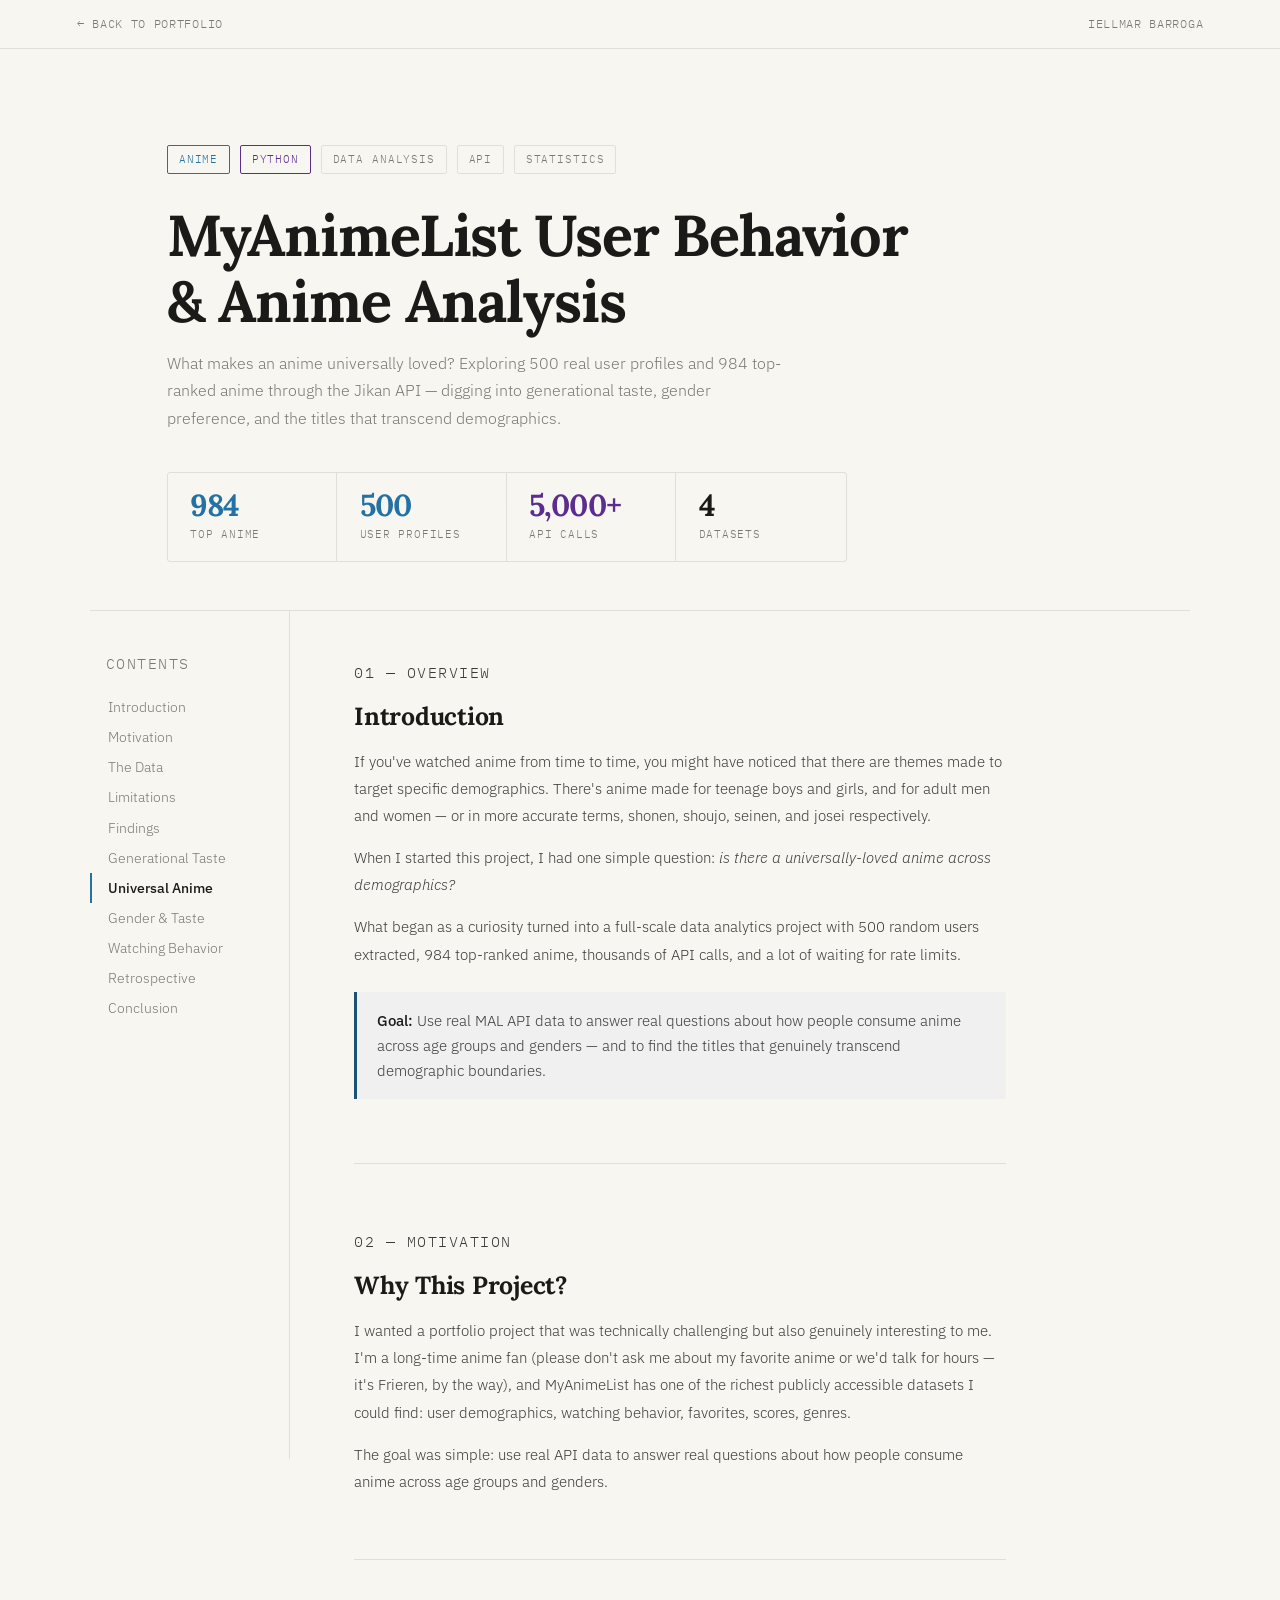
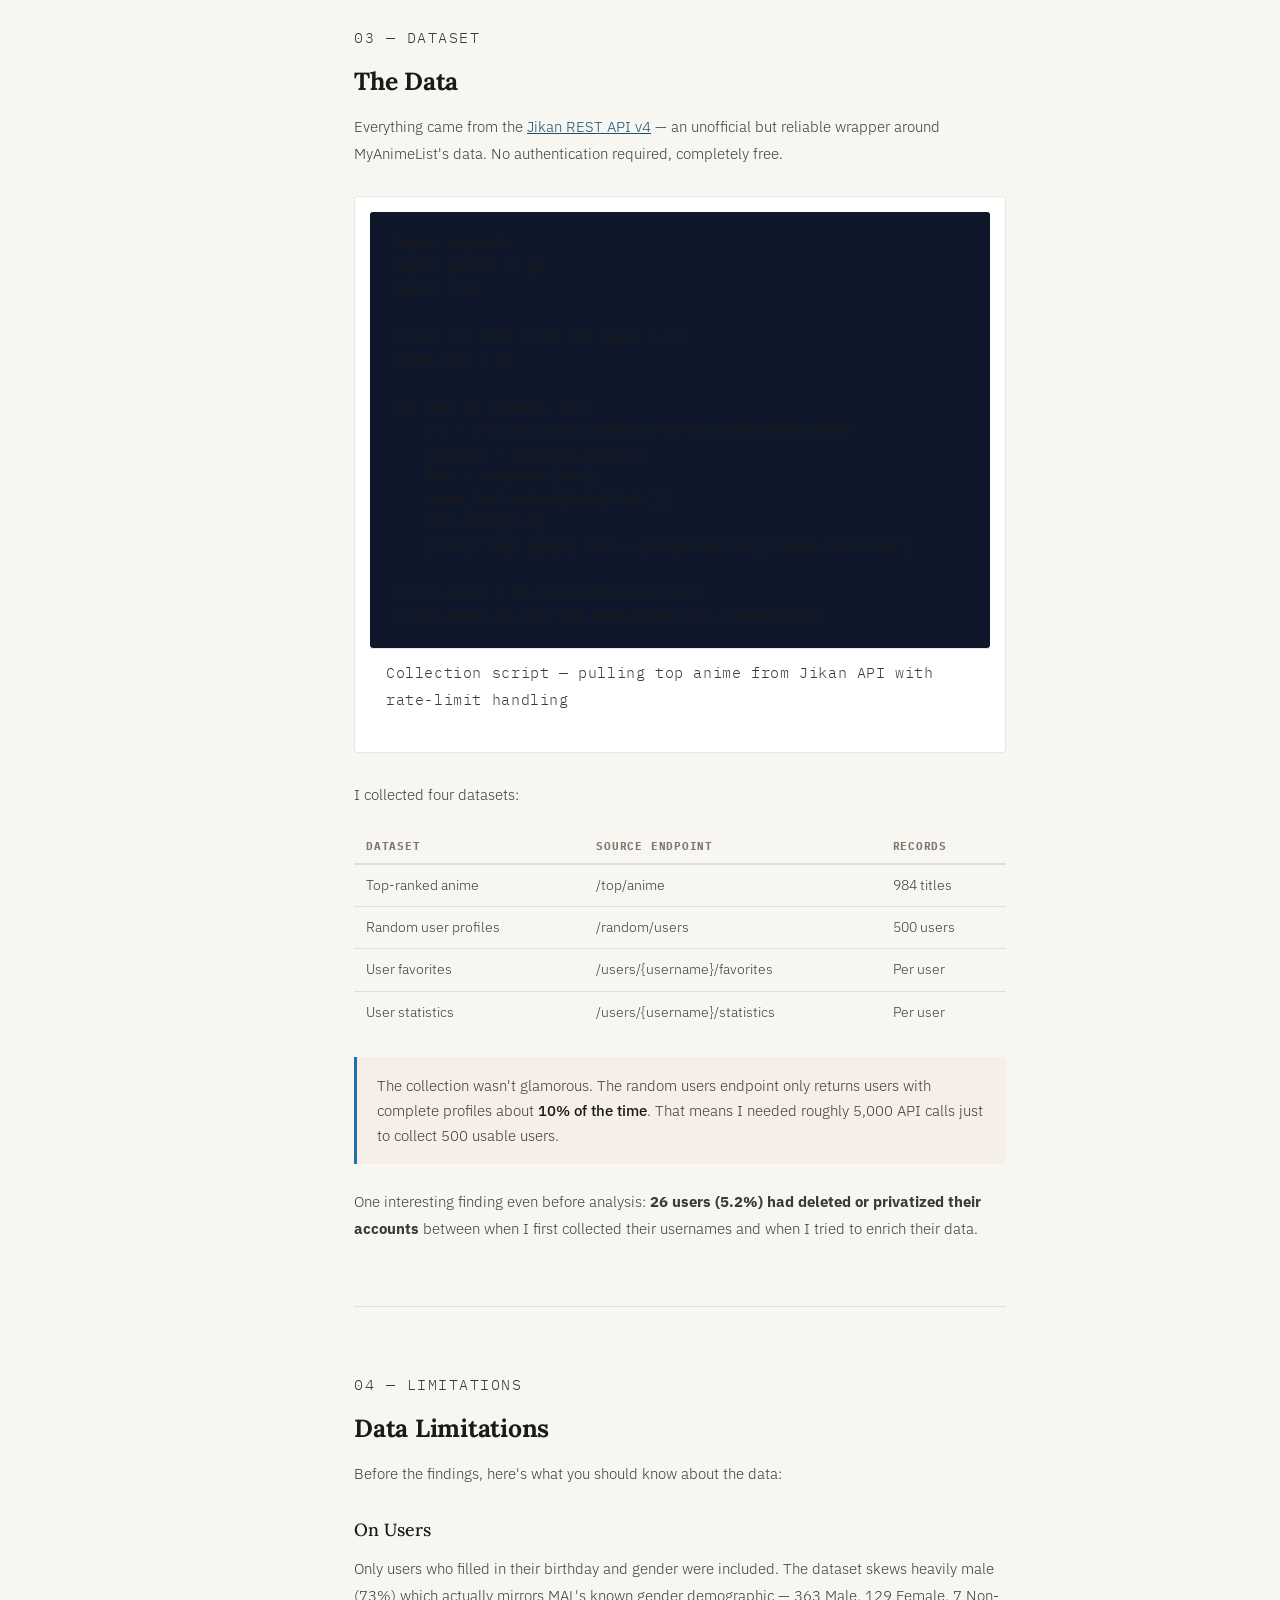
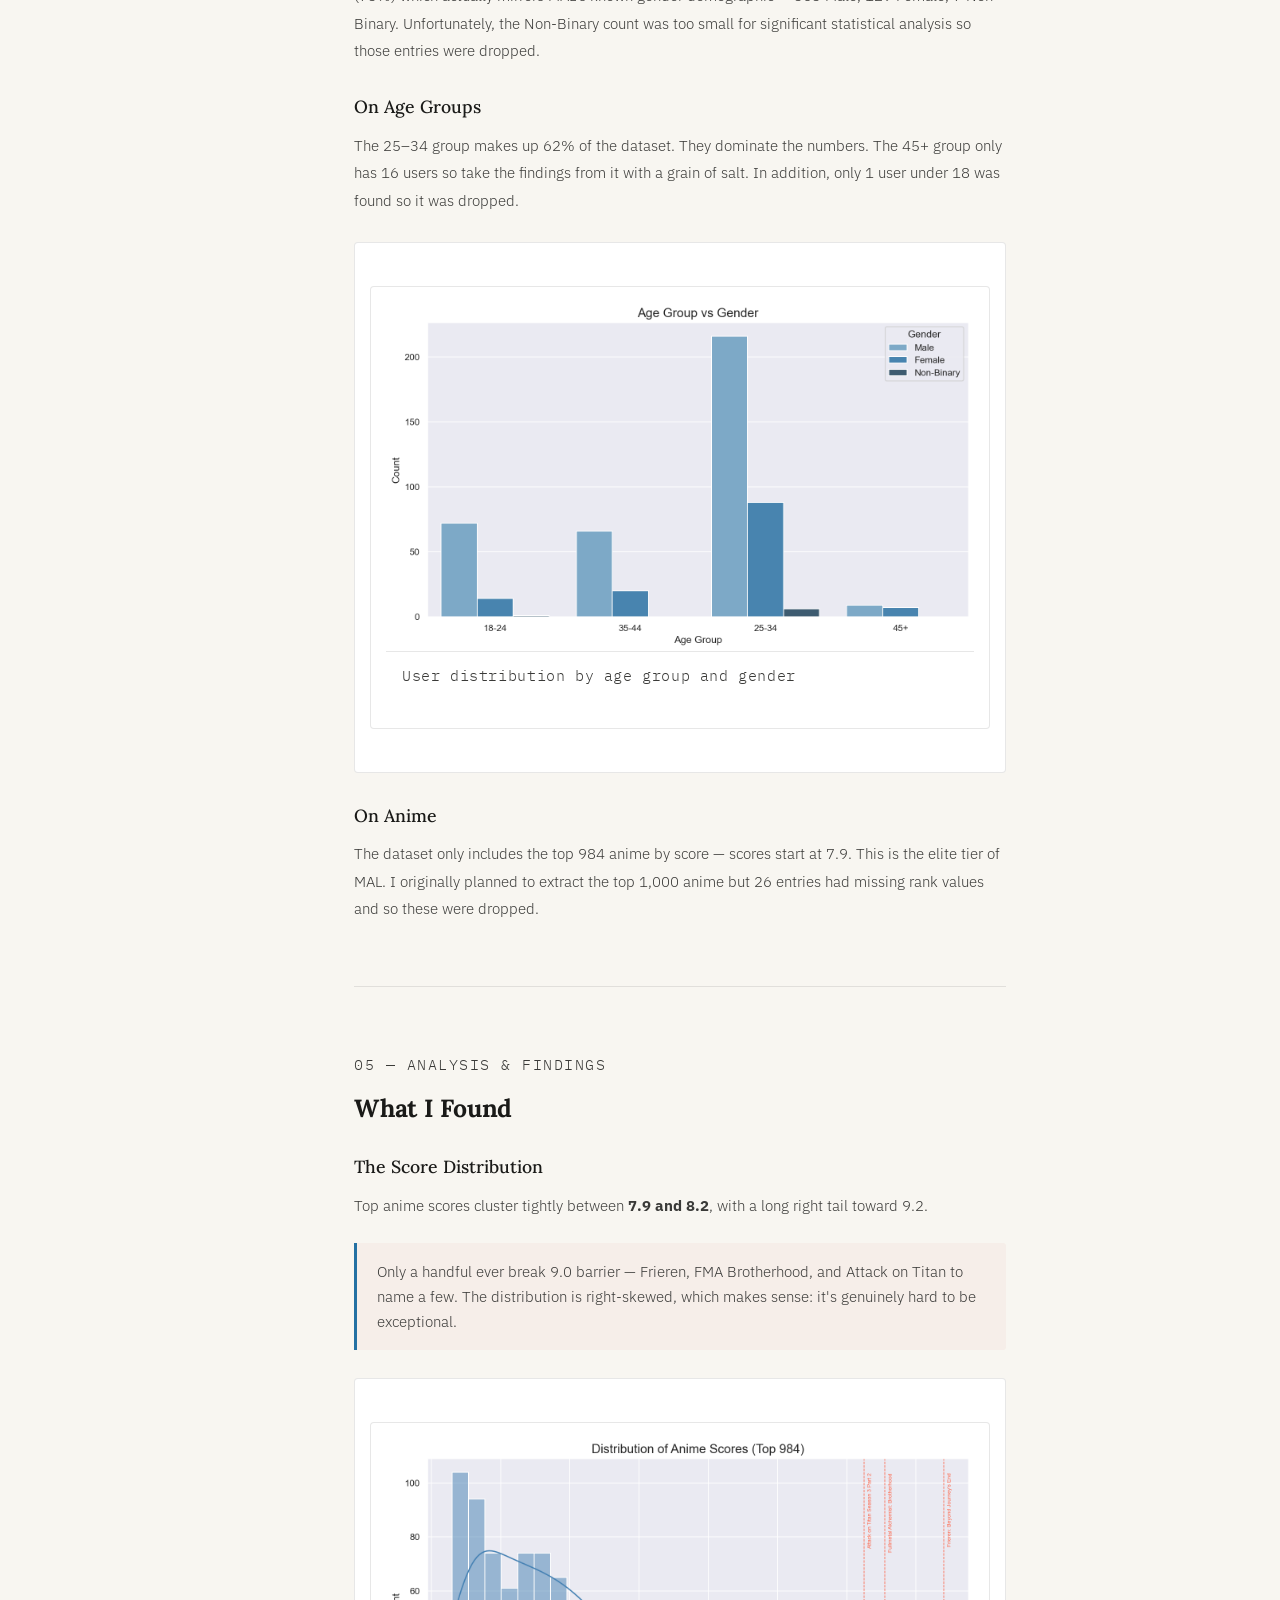
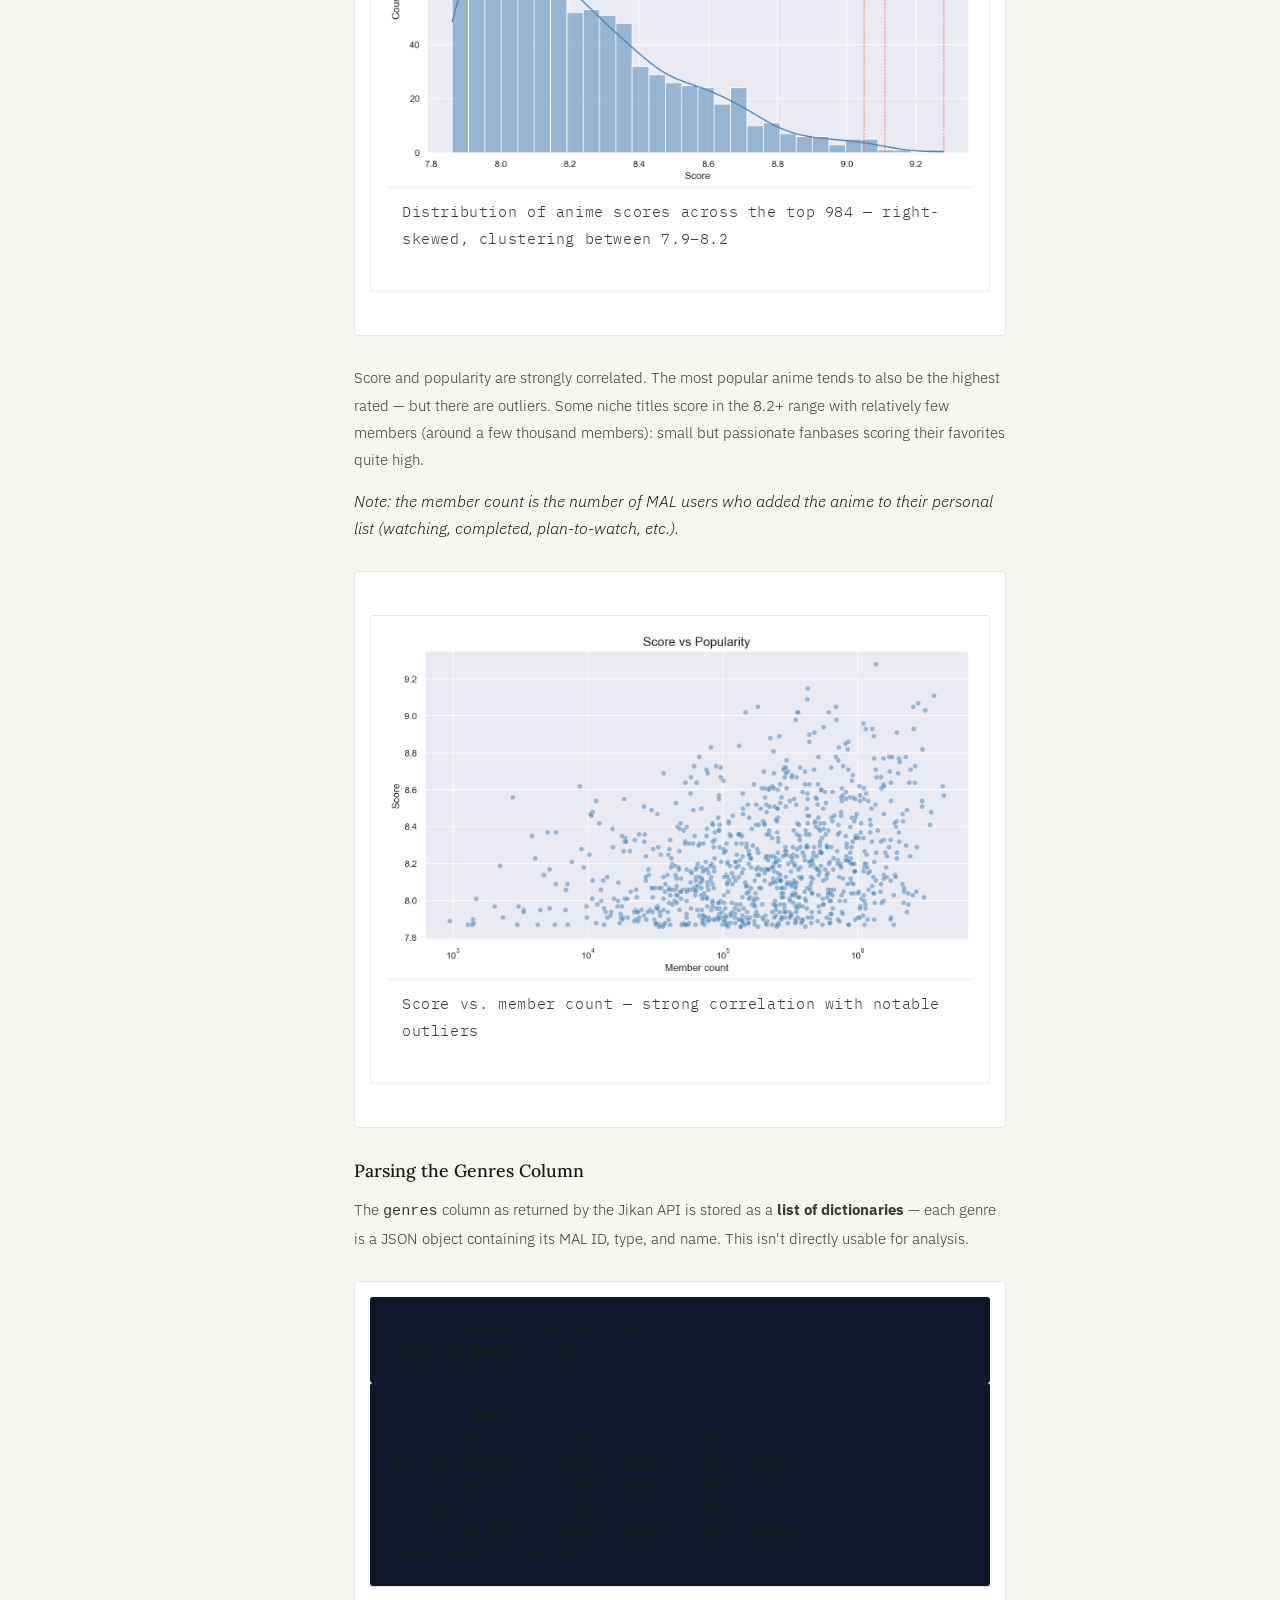
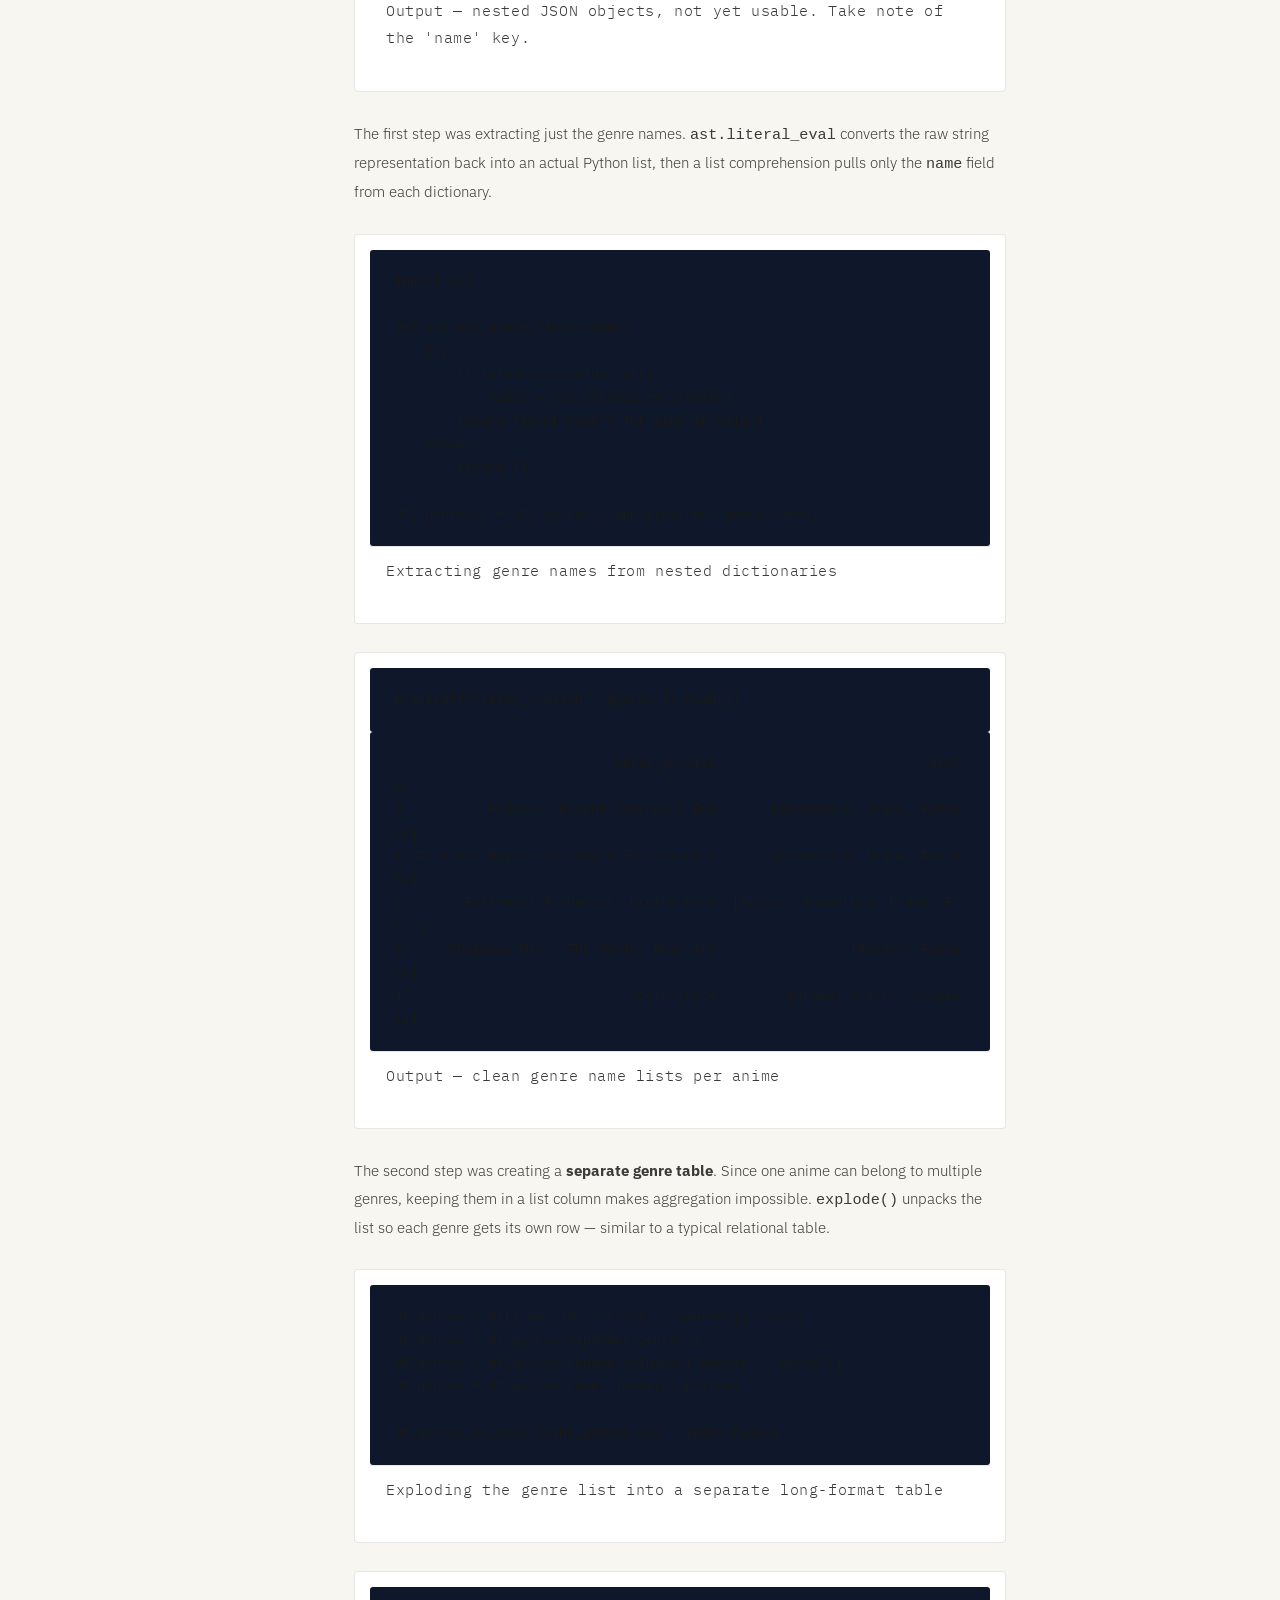
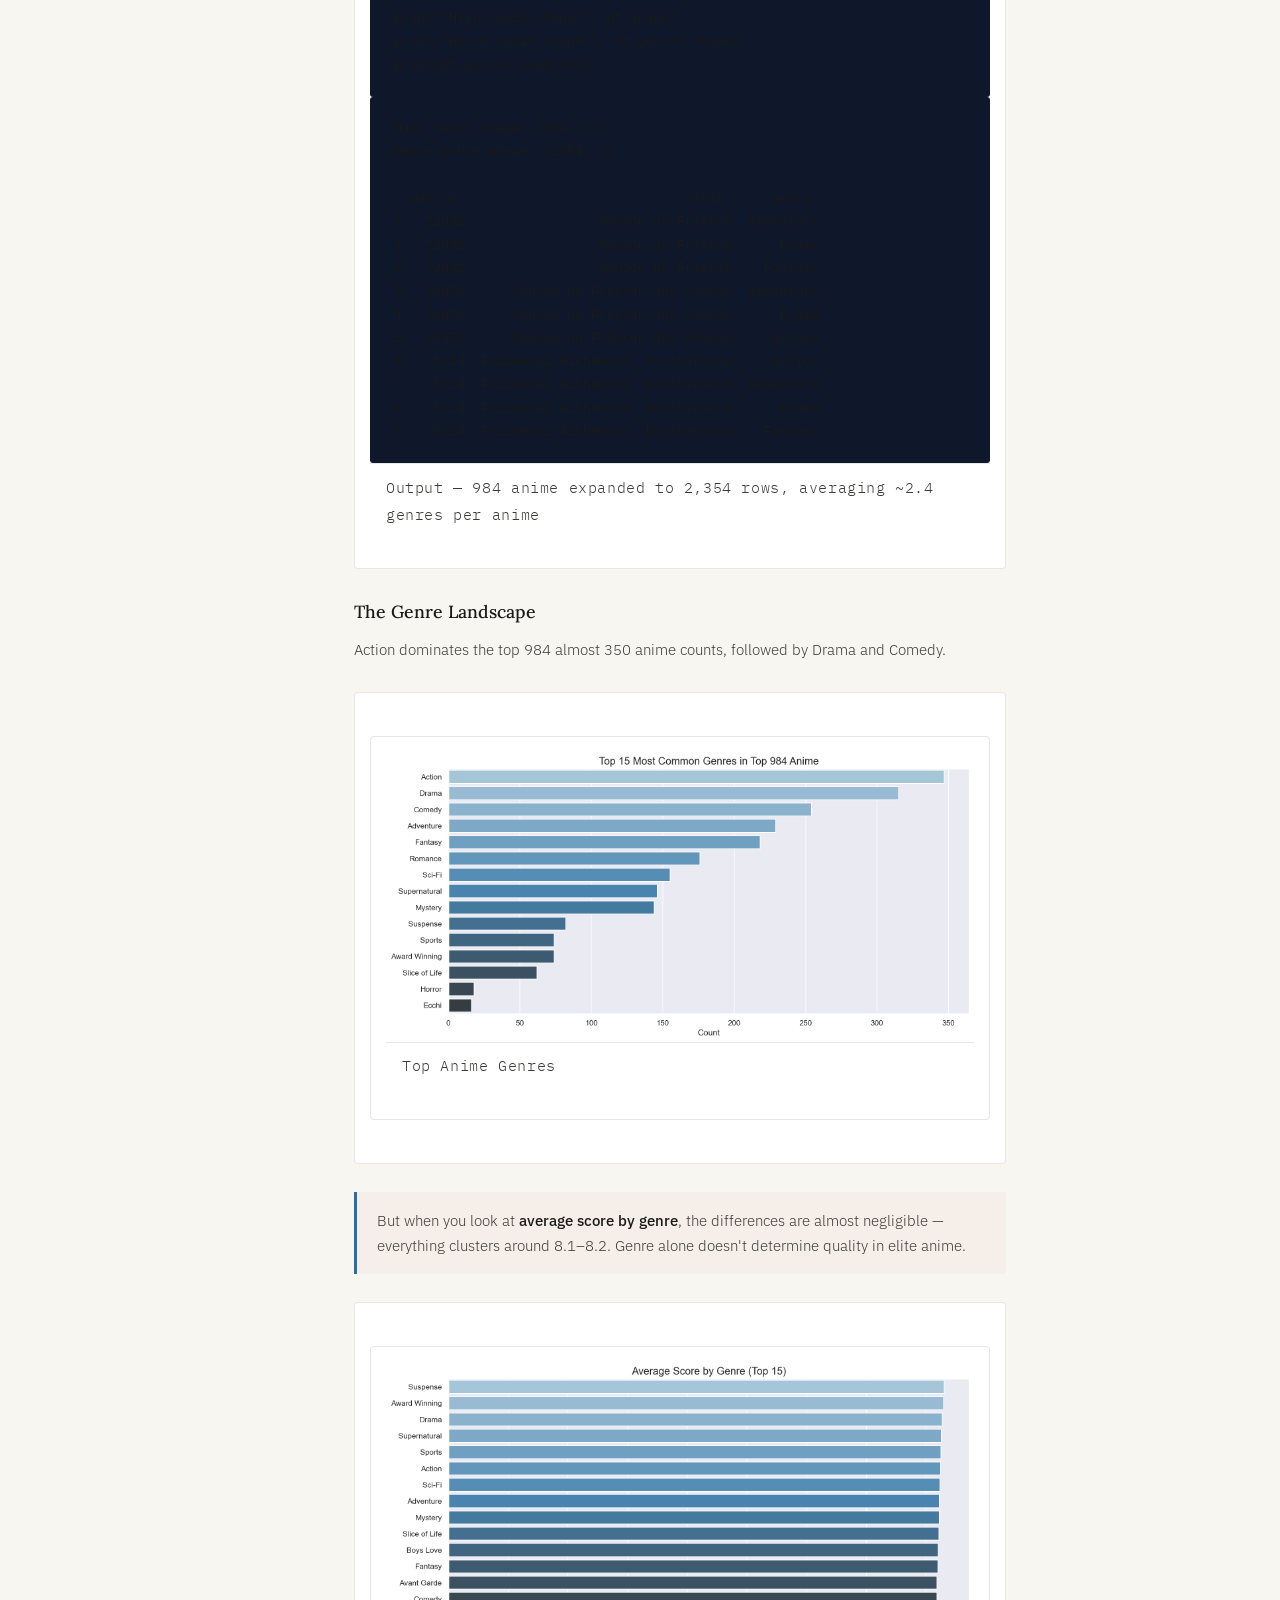
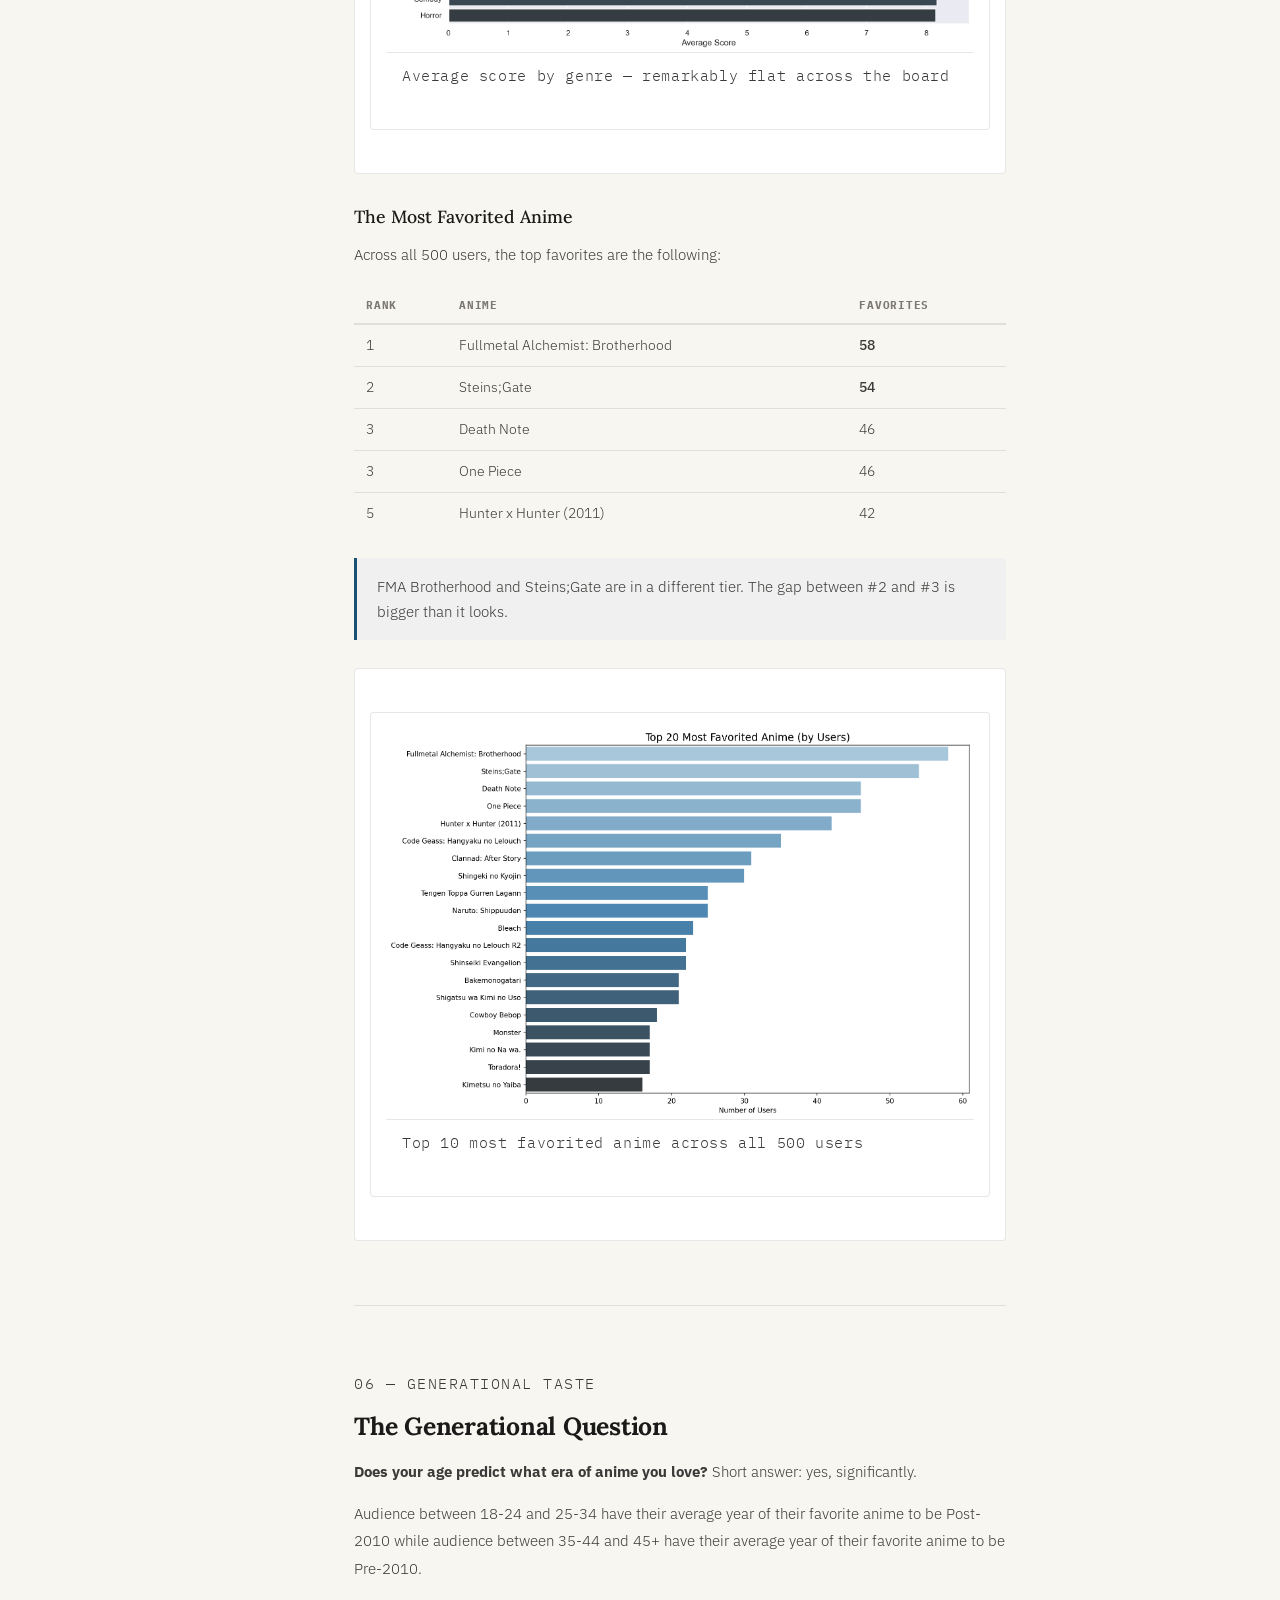
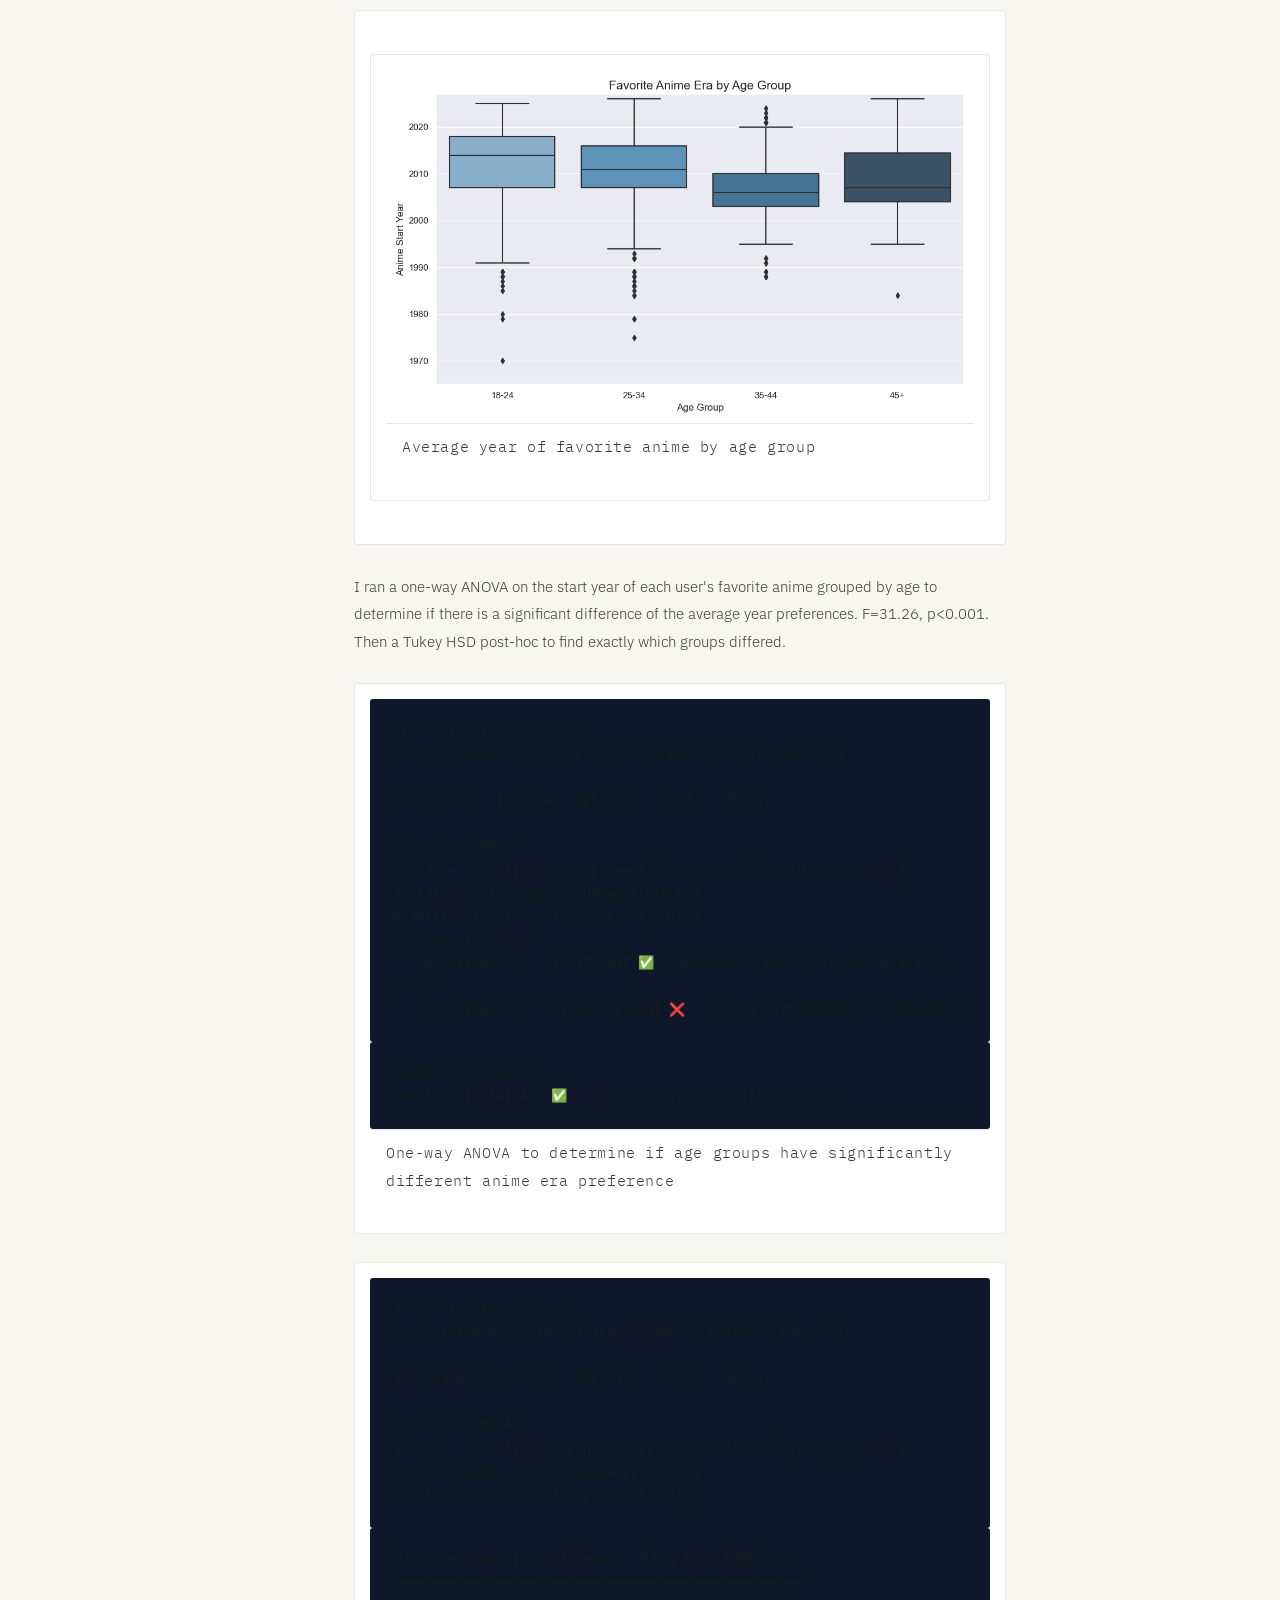
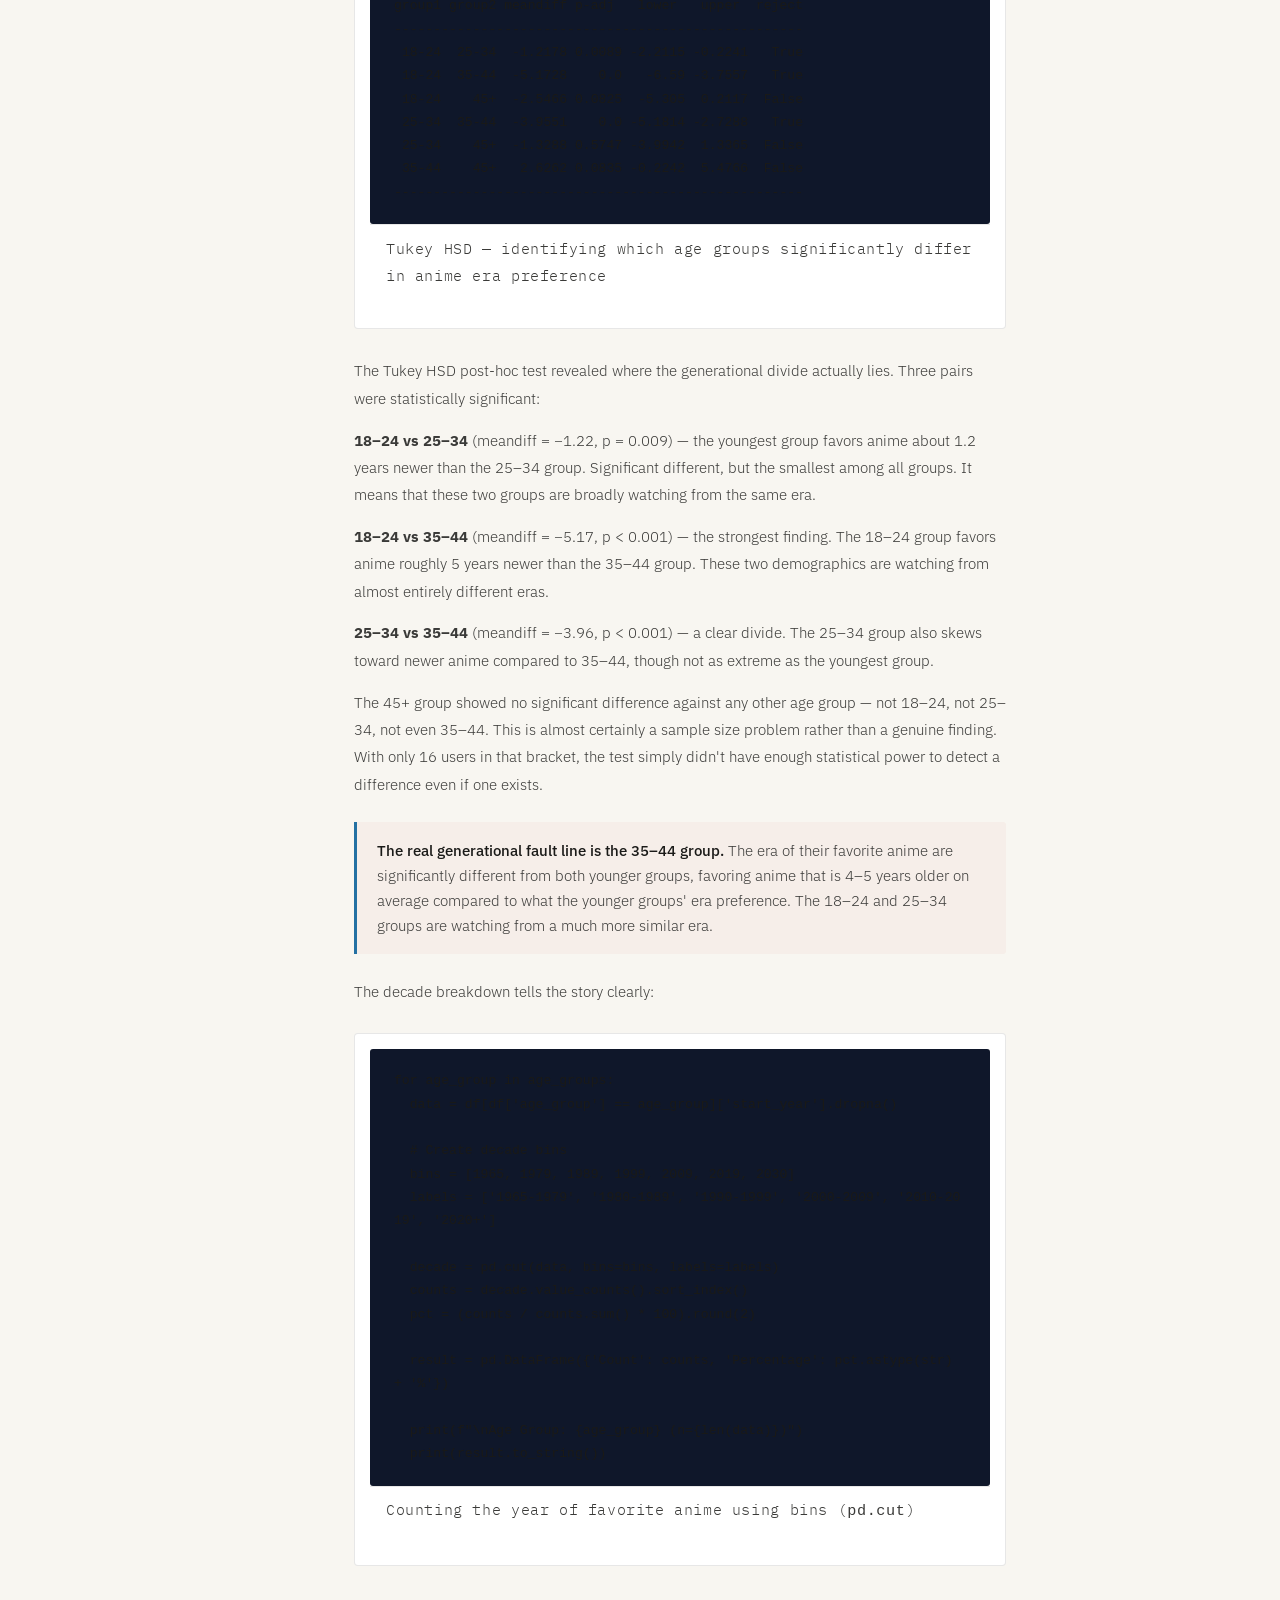
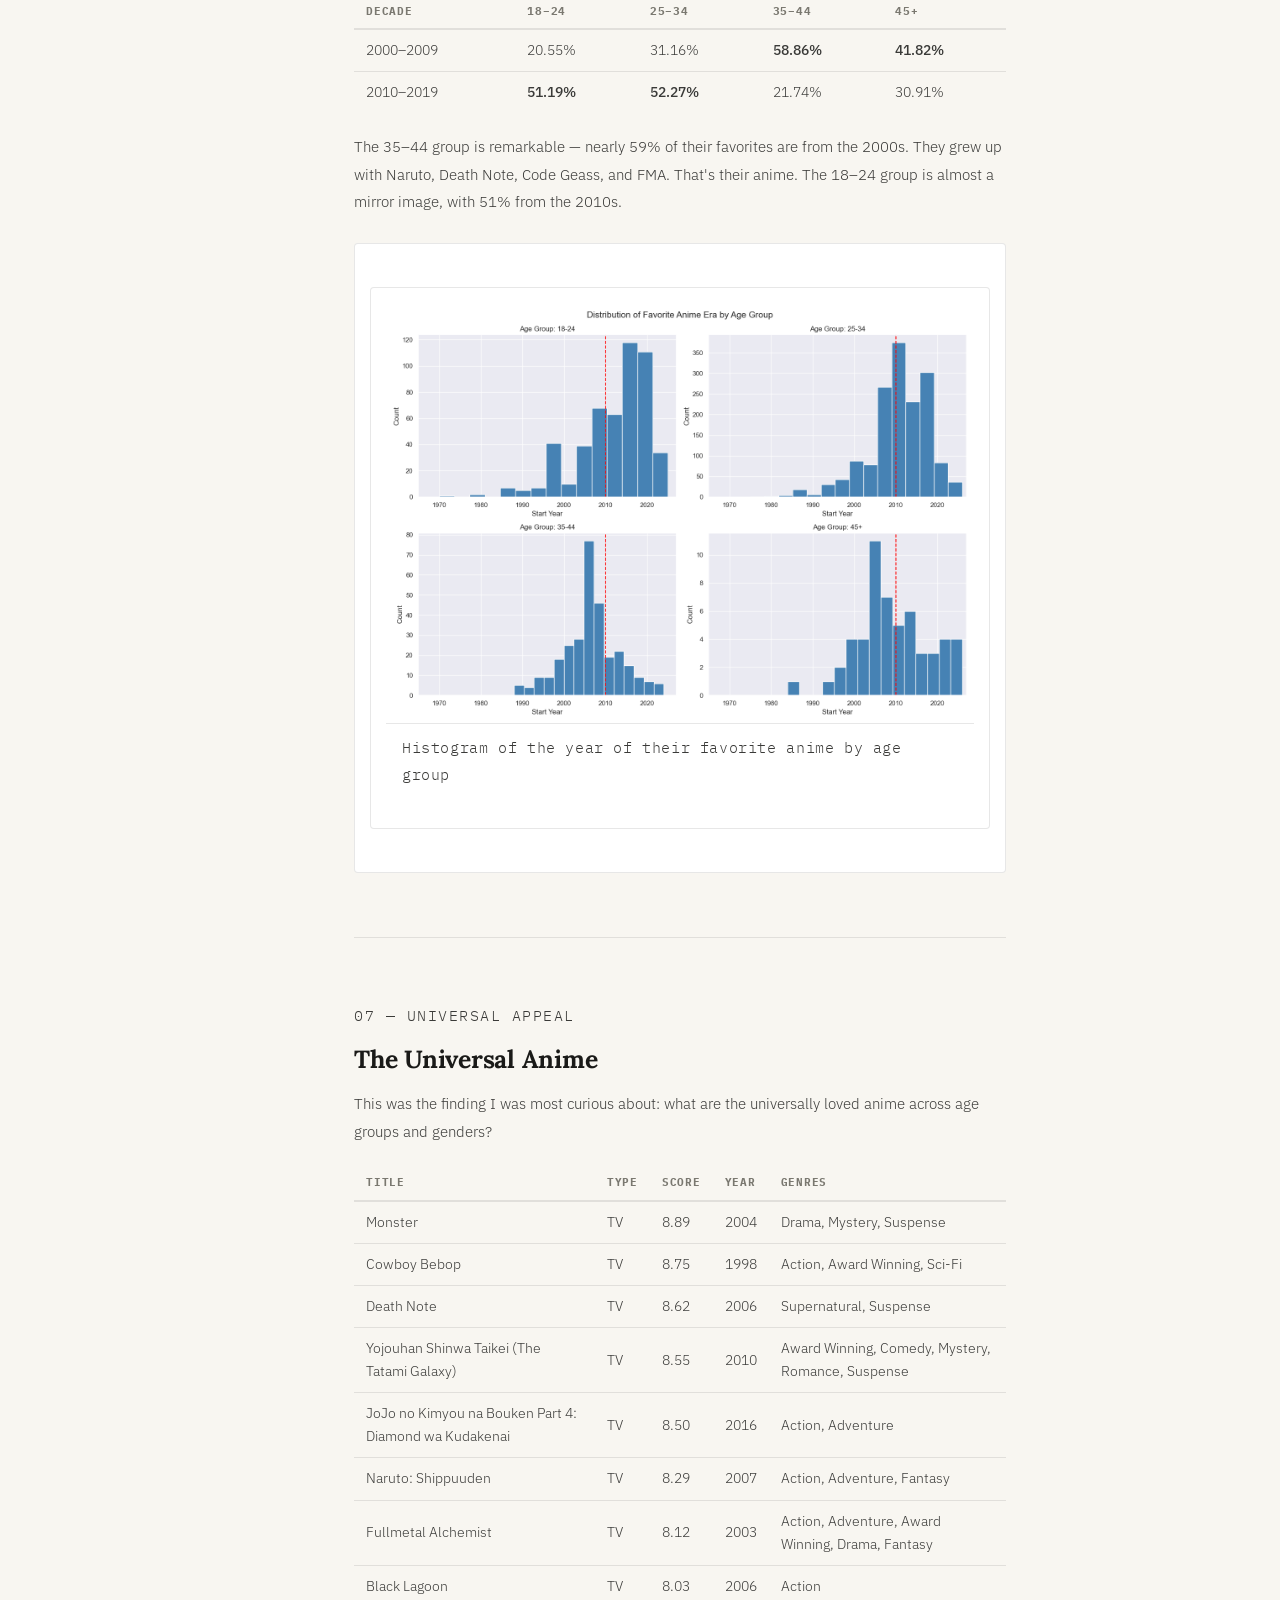
==== project_articles/anime-analysis.html @ 50d69917 "Update anime-analysis.html just move the script hightightAll() near the body" ====
<!DOCTYPE html>
<html lang="en">
<head>
  <meta charset="UTF-8" />
  <meta name="viewport" content="width=device-width, initial-scale=1.0"/>
  <title>MyAnimeList Analysis — Iellmar Barroga</title>
  <link rel="preconnect" href="https://fonts.googleapis.com">
  <link href="https://fonts.googleapis.com/css2?family=Lora:ital,wght@0,500;0,700;1,500&family=IBM+Plex+Sans:wght@300;400;500&family=IBM+Plex+Mono:wght@400&display=swap" rel="stylesheet">
  <link rel="stylesheet" href="../assets/css/project_article.css">
  <!-- favicon -->
  <link rel="icon" href="data:image/svg+xml,<svg xmlns='http://www.w3.org/2000/svg' viewBox='0 0 100 100'><rect width='100' height='100' rx='12' fill='%232471a3'/><text x='50' y='72' font-size='68' font-family='serif' font-weight='bold' text-anchor='middle' fill='white'>IB</text></svg>">

  <!--- This is for the "script-code-look" on the website page-->
  <link rel="stylesheet" href="https://cdnjs.cloudflare.com/ajax/libs/highlight.js/11.9.0/styles/vs2015.min.css">
  <script src="https://cdnjs.cloudflare.com/ajax/libs/highlight.js/11.9.0/highlight.min.js"></script>
 
  <style>
    :root { --accent: #2471a3; --accent2: #1a5276; }
  </style>
</head>

<!--For the pop-up of images/video to full screen-->
<div id="lightbox" onclick="closeLightbox()">
  <img id="lightbox-img" src="">
  <iframe id="lightbox-video" src="" allowfullscreen
    style="display:none; width:90vw; max-width:1100px; height:56.25vw; max-height:80vh; border:none; border-radius:4px;">
  </iframe>
</div>

<script>hljs.highlightAll();</script>
<body>
  
<div id="progress"></div>

<!-- NAV -->
<nav class="nav">
  <a class="nav-back" href="../index.html">← Back to Portfolio</a>
  <span class="nav-title">Iellmar Barroga</span>
</nav>

<!-- HERO -->
<header class="hero">
  <div class="hero-meta">
    <span class="tag blue">Anime</span>
    <span class="tag purple">Python</span>
    <span class="tag">Data Analysis</span>
    <span class="tag">API</span>
    <span class="tag">Statistics</span>
  </div>
  <h1>MyAnimeList User Behavior<br>&amp; Anime Analysis</h1>
  <p class="hero-sub">
    What makes an anime universally loved? Exploring 500 real user profiles and 984 top-ranked anime
    through the Jikan API — digging into generational taste, gender preference, and the titles that transcend demographics.
  </p>

  <!-- KPI strip -->
  <div class="kpi-strip">
    <div class="kpi">
      <div class="kpi-value blue">984</div>
      <div class="kpi-label">Top Anime</div>
    </div>
    <div class="kpi">
      <div class="kpi-value blue">500</div>
      <div class="kpi-label">User Profiles</div>
    </div>
    <div class="kpi">
      <div class="kpi-value purple">5,000+</div>
      <div class="kpi-label">API Calls</div>
    </div>
    <div class="kpi">
      <div class="kpi-value">4</div>
      <div class="kpi-label">Datasets</div>
    </div>
  </div>
</header>

<!-- BODY -->
<div class="body-wrap">

  <!-- SIDEBAR TOC -->
  <aside class="toc">
    <p class="toc-label">Contents</p>
    <ul id="toc-list"></ul>
  </aside>

  <!-- ARTICLE -->
  <article class="article" id="article">

    <!-- INTRODUCTION -->
    <div class="section" id="s-intro">
      <p class="section-label">01 — Overview</p>
      <h2>Introduction</h2>
      <p>
        If you've watched anime from time to time, you might have noticed that there are themes made to target specific demographics.
        There's anime made for teenage boys and girls, and for adult men and women — or in more accurate terms, shonen, shoujo, seinen, and josei respectively.
      </p>
      <p>
        When I started this project, I had one simple question: <em>is there a universally-loved anime across demographics?</em>
      </p>
      <p>
        What began as a curiosity turned into a full-scale data analytics project with 500 random users extracted, 984 top-ranked anime, thousands of API calls, and a lot of waiting for rate limits.
      </p>
      <div class="callout blue">
        <strong>Goal:</strong> Use real MAL API data to answer real questions about how people consume anime across age groups and genders — and to find the titles that genuinely transcend demographic boundaries.
      </div>
    </div>
    <hr class="section-rule">

    <!-- WHY THIS PROJECT -->
    <div class="section" id="s-why">
      <p class="section-label">02 — Motivation</p>
      <h2>Why This Project?</h2>
      <p>
        I wanted a portfolio project that was technically challenging but also genuinely interesting to me.
        I'm a long-time anime fan (please don't ask me about my favorite anime or we'd talk for hours — it's Frieren, by the way),
        and MyAnimeList has one of the richest publicly accessible datasets I could find: user demographics, watching behavior, favorites, scores, genres.
      </p>
      <p>
        The goal was simple: use real API data to answer real questions about how people consume anime across age groups and genders.
      </p>
    </div>
    <hr class="section-rule">

    <!-- DATA -->
    <div class="section" id="s-data">
      <p class="section-label">03 — Dataset</p>
      <h2>The Data</h2>
      <p>
        Everything came from the <a href="https://docs.api.jikan.moe" target="_blank" style="color:var(--accent2);text-decoration:underline">Jikan REST API v4</a> — an unofficial but reliable wrapper around MyAnimeList's data. No authentication required, completely free.
      </p>

      <div class="img-block">
        <pre><code class="language-python">import requests
import pandas as pd
import time

# Pull top 1000 anime (40 pages x 25)
anime_list = []

for page in range(1, 41):
    url = f"https://api.jikan.moe/v4/top/anime?page={page}"
    response = requests.get(url)
    data = response.json()
    anime_list.extend(data['data'])
    time.sleep(0.5)
    print(f"Page {page} done — {len(anime_list)} anime collected")

df_top_anime = pd.DataFrame(anime_list)
df_top_anime.to_csv('top_1000_anime.csv', index=False)</code></pre>
        <p class="img-caption">Collection script — pulling top anime from Jikan API with rate-limit handling</p>
      </div>

      <p>I collected four datasets:</p>

      <table class="data-table">
        <thead>
          <tr>
            <th>Dataset</th>
            <th>Source Endpoint</th>
            <th>Records</th>
          </tr>
        </thead>
        <tbody>
          <tr><td>Top-ranked anime</td><td>/top/anime</td><td>984 titles</td></tr>
          <tr><td>Random user profiles</td><td>/random/users</td><td>500 users</td></tr>
          <tr><td>User favorites</td><td>/users/{username}/favorites</td><td>Per user</td></tr>
          <tr><td>User statistics</td><td>/users/{username}/statistics</td><td>Per user</td></tr>
        </tbody>
      </table>

      <div class="callout">
        The collection wasn't glamorous. The random users endpoint only returns users with complete profiles about <strong>10% of the time</strong>. That means I needed roughly 5,000 API calls just to collect 500 usable users.
      </div>

      <p>
        One interesting finding even before analysis: <strong>26 users (5.2%) had deleted or privatized their accounts</strong> between when I first collected their usernames and when I tried to enrich their data.
      </p>
    </div>
    <hr class="section-rule">

    <!-- DATA LIMITATIONS -->
    <div class="section" id="s-limits">
      <p class="section-label">04 — Limitations</p>
      <h2>Data Limitations</h2>
      <p>Before the findings, here's what you should know about the data:</p>

      <h3>On Users</h3>
      <p>
        Only users who filled in their birthday and gender were included. The dataset skews heavily male (73%) which actually mirrors MAL's known gender demographic
        — 363 Male, 129 Female, 7 Non-Binary. Unfortunately, the Non-Binary count was too small for significant statistical analysis so those entries were dropped.
      </p>

      <h3>On Age Groups</h3>
      <p>
        The 25–34 group makes up 62% of the dataset. They dominate the numbers. The 45+ group only has 16 users so take the findings from it with a grain of salt. In addition, only 1 user under 18 was found so it was dropped.
      </p>

      <div class="img-block">
        <div class="img-block" onclick="openLightbox(this)">
          <img src="../project_articles/project images/p-i-anime/age_group_vs_gender.png" alt="User Distribution" loading="lazy">
          <p class="img-caption">User distribution by age group and gender</p>
        </div>
      </div>

      <h3>On Anime</h3>
      <p>
        The dataset only includes the top 984 anime by score — scores start at 7.9. This is the elite tier of MAL. I originally planned to extract the top 1,000 anime but 26 entries had missing rank values and so these were dropped.
      </p>

    </div>
    <hr class="section-rule">

    <!-- FINDINGS -->
    <div class="section" id="s-findings">
      <p class="section-label">05 — Analysis &amp; Findings</p>
      <h2>What I Found</h2>

      <h3>The Score Distribution</h3>
      <p>
        Top anime scores cluster tightly between <strong>7.9 and 8.2</strong>, with a long right tail toward 9.2.
      </p>

      <div class="callout">
        Only a handful ever break 9.0 barrier — Frieren, FMA Brotherhood, and Attack on Titan to name a few. The distribution is right-skewed, which makes sense: it's genuinely hard to be exceptional.
      </div>

      <div class="img-block">
        <div class="img-block" onclick="openLightbox(this)">
          <img src="../project_articles/project images/p-i-anime/score_distrib.png" alt="Distribution of anime scores" loading="lazy">
          <p class="img-caption">Distribution of anime scores across the top 984 — right-skewed, clustering between 7.9–8.2</p>
        </div>
      </div>

      <p>
        Score and popularity are strongly correlated. The most popular anime tends to also be the highest rated — but there are outliers. Some niche titles score in the 8.2+ range with relatively few members (around a few thousand members): small but passionate fanbases scoring their favorites quite high.
      </p>

      <i>Note: the member count is the number of MAL users who added the anime to their personal list (watching, completed, plan-to-watch, etc.).</i>

      <div class="img-block">
        <div class="img-block" onclick="openLightbox(this)">
          <img src="../project_articles/project images/p-i-anime/score_vs_popularity.png" alt="Score vs popularity scatter plot" loading="lazy">
          <p class="img-caption">Score vs. member count — strong correlation with notable outliers</p>
        </div>
      </div>

      <h3>Parsing the Genres Column</h3>
      <p>
        The <code>genres</code> column as returned by the Jikan API is stored as a <strong>list of dictionaries</strong> — each genre is a JSON object containing its MAL ID, type, and name. This isn't directly usable for analysis.
      </p>

      <div class="img-block">
        <pre><code class="language-python">print("\nSample of genres column:")
print(df['genres'].head())</code></pre>
        <pre><code class="language-plaintext">Sample of genres column:
0    [{'mal_id': 2, 'type': 'anime', 'name': 'Adven...
1    [{'mal_id': 2, 'type': 'anime', 'name': 'Adven...
2    [{'mal_id': 1, 'type': 'anime', 'name': 'Actio...
3    [{'mal_id': 1, 'type': 'anime', 'name': 'Actio...
4    [{'mal_id': 8, 'type': 'anime', 'name': 'Drama...
Name: genres, dtype: object</code></pre>
        <p class="img-caption">Output — nested JSON objects, not yet usable. Take note of the 'name' key.</p>
      </div>

      <p>
        The first step was extracting just the genre names. <code>ast.literal_eval</code> converts the raw string representation back into an actual Python list, then a list comprehension pulls only the <code>name</code> field from each dictionary.
      </p>

      <div class="img-block">
        <pre><code class="language-python">import ast

def extract_genre_names(value):
    try:
        if isinstance(value, str):
            value = ast.literal_eval(value)
        return [item['name'] for item in value]
    except:
        return []

df['genres'] = df['genres'].apply(extract_genre_names)</code></pre>
        <p class="img-caption">Extracting genre names from nested dictionaries</p>
      </div>

      <div class="img-block">
        <pre><code class="language-python">print(df[['title_english','genres']].head())</code></pre>
        <pre><code class="language-plaintext">                            title_english                           genres
0           Frieren: Beyond Journey's End       [Adventure, Drama, Fantasy]
1  Frieren: Beyond Journey's End Season 2       [Adventure, Drama, Fantasy]
2        Fullmetal Alchemist: Brotherhood  [Action, Adventure, Drama, Fa..]
3      Chainsaw Man - The Movie: Reze Arc                 [Action, Fantasy]
4                             Steins;Gate         [Drama, Sci-Fi, Suspense]</code></pre>
        <p class="img-caption">Output — clean genre name lists per anime</p>
      </div>

      <p>
        The second step was creating a <strong>separate genre table</strong>. Since one anime can belong to multiple genres, keeping them in a list column makes aggregation impossible. <code>explode()</code> unpacks the list so each genre gets its own row — similar to a typical relational table.
      </p>

      <div class="img-block">
        <pre><code class="language-python">df_genres = df[['mal_id', 'title', 'genres']].copy()
df_genres = df_genres.explode('genres')
df_genres = df_genres.rename(columns={'genres': 'genre'})
df_genres = df_genres.reset_index(drop=True)

df_genres.to_csv('anime_genres.csv', index=False)</code></pre>
        <p class="img-caption">Exploding the genre list into a separate long-format table</p>
      </div>

      <div class="img-block">
        <pre><code class="language-python">print("Main table shape:", df.shape)
print("Genre table shape:", df_genres.shape)
print(df_genres.head(10))</code></pre>
        <pre><code class="language-plaintext">Main table shape: (984, 17)
Genre table shape: (2354, 3)

  mal_id                             title      genre
0   52991                 Sousou no Frieren  Adventure
1   52991                 Sousou no Frieren      Drama
2   52991                 Sousou no Frieren    Fantasy
3   59978      Sousou no Frieren 2nd Season  Adventure
4   59978      Sousou no Frieren 2nd Season      Drama
5   59978      Sousou no Frieren 2nd Season    Fantasy
6    5114  Fullmetal Alchemist: Brotherhood     Action
7    5114  Fullmetal Alchemist: Brotherhood  Adventure
8    5114  Fullmetal Alchemist: Brotherhood      Drama
9    5114  Fullmetal Alchemist: Brotherhood    Fantasy</code></pre>
      <p class="img-caption">Output — 984 anime expanded to 2,354 rows, averaging ~2.4 genres per anime</p>
      </div>

      <h3>The Genre Landscape</h3>
      <p>
        Action dominates the top 984 almost 350 anime counts, followed by Drama and Comedy. 
      </p>

      <div class="img-block">
        <div class="img-block" onclick="openLightbox(this)">
          <img src="../project_articles/project images/p-i-anime/top_genre.png" alt="Genres of top anime" loading="lazy">
          <p class="img-caption">Top Anime Genres</p>
        </div>
      </div>

      <div class="callout">
        But when you look at <strong>average score by genre</strong>, the differences are almost negligible — everything clusters around 8.1–8.2. Genre alone doesn't determine quality in elite anime.
      </div>

      <div class="img-block">
        <div class="img-block" onclick="openLightbox(this)">
          <img src="../project_articles/project images/p-i-anime/avg_score_genre.png" alt="Average genre score of top anime" loading="lazy">
          <p class="img-caption">Average score by genre — remarkably flat across the board</p>
        </div>
      </div>

      <h3>The Most Favorited Anime</h3>
      <p>Across all 500 users, the top favorites are the following:</p>

      <table class="data-table">
        <thead>
          <tr>
            <th>Rank</th>
            <th>Anime</th>
            <th>Favorites</th>
          </tr>
        </thead>
        <tbody>
          <tr><td>1</td><td>Fullmetal Alchemist: Brotherhood</td><td class="dot-blue">58</td></tr>
          <tr><td>2</td><td>Steins;Gate</td><td class="dot-blue">54</td></tr>
          <tr><td>3</td><td>Death Note</td><td>46</td></tr>
          <tr><td>3</td><td>One Piece</td><td>46</td></tr>
          <tr><td>5</td><td>Hunter x Hunter (2011)</td><td>42</td></tr>
        </tbody>
      </table>

      <div class="callout blue">
        FMA Brotherhood and Steins;Gate are in a different tier. The gap between #2 and #3 is bigger than it looks.
      </div>

      <div class="img-block">
        <div class="img-block" onclick="openLightbox(this)">
          <img src="../project_articles/project images/p-i-anime/fave_anime_by_users.png" alt="Top favorited anime bar chart" loading="lazy">
          <p class="img-caption">Top 10 most favorited anime across all 500 users</p>
        </div>
      </div>
    </div>
    <hr class="section-rule">

    <!-- GENERATIONAL -->
    <div class="section" id="s-generational">
      <p class="section-label">06 — Generational Taste</p>
      <h2>The Generational Question</h2>
      <p>
        <strong>Does your age predict what era of anime you love?</strong> Short answer: yes, significantly.
      </p>
      <p>
        Audience between 18-24 and 25-34 have their average year of their favorite anime to be Post-2010 while audience between 35-44 and 45+ have their average year of their favorite anime to be Pre-2010.
      </p>

      <div class="img-block">
        <div class="img-block" onclick="openLightbox(this)">
          <img src="../project_articles/project images/p-i-anime/generational_boxplot.png" alt="Average year of favorite anime by age group" loading="lazy">
          <p class="img-caption">Average year of favorite anime by age group</p>
        </div>
      </div>

      <p>
        I ran a one-way ANOVA on the start year of each user's favorite anime grouped by age to determine if there is a significant difference of the average year preferences. F=31.26, p&lt;0.001. Then a Tukey HSD post-hoc to find exactly which groups differed.
      </p>

      <div class="img-block">
        <pre><code class="language-python">from scipy import stats
from statsmodels.stats.multicomp import pairwise_tukeyhsd

age_groups = ['18-24', '25-34', '35-44', '45+']

# One-way ANOVA
groups = [df[df['age_group']==g]['fav_year'] for g in age_groups]
f_stat, p_val = stats.f_oneway(*groups)
print(f"F={f_stat:.2f}, p={p_val:.4f}")
if p_value < 0.05:
    print("Result: SIGNIFICANT ✅ — age groups prefer different eras")
else:
    print("Result: NOT SIGNIFICANT ❌ — no era diff between age groups")</code></pre>

        <pre><code class="language-plaintext">F=31.26, p=0.0000
Result: SIGNIFICANT ✅ — age groups prefer different eras</code></pre>

        <p class="img-caption">One-way ANOVA to determine if age groups have significantly different anime era preference</p>
      </div>

      <div class="img-block">
        <pre><code class="language-python">from scipy import stats
from statsmodels.stats.multicomp import pairwise_tukeyhsd

age_groups = ['18-24', '25-34', '35-44', '45+']

# One-way ANOVA
groups = [df[df['age_group']==g]['fav_year'] for g in age_groups]
f_stat, p_val = stats.f_oneway(*groups)
print(f"F={f_stat:.2f}, p={p_val:.4f}")</code></pre>

        <pre><code class="language-plaintext">Multiple Comparison of Means - Tukey HSD, FWER=0.05 
====================================================
group1 group2 meandiff p-adj   lower   upper  reject
----------------------------------------------------
 18-24  25-34  -1.2178 0.0089 -2.2115 -0.2241   True
 18-24  35-44  -5.1728    0.0   -6.59 -3.7557   True
 18-24    45+  -2.5466 0.0825  -5.305  0.2117  False
 25-34  35-44  -3.9551    0.0 -5.1814 -2.7288   True
 25-34    45+  -1.3288 0.5747 -3.9942  1.3365  False
 35-44    45+   2.6262 0.0835 -0.2242  5.4766  False
----------------------------------------------------</code></pre>

        <p class="img-caption">Tukey HSD — identifying which age groups significantly differ in anime era preference</p>
      </div>

      <p>The Tukey HSD post-hoc test revealed where the generational divide actually lies. Three pairs were statistically significant:</p>
      <p><strong>18–24 vs 25–34</strong> (meandiff = −1.22, p = 0.009) — the youngest group favors anime about 1.2 years newer than the 25–34 group. Significant different, but the smallest among all groups. It means that these two groups are broadly watching from the same era.</p>
      <p><strong>18–24 vs 35–44</strong> (meandiff = −5.17, p < 0.001) — the strongest finding. The 18–24 group favors anime roughly 5 years newer than the 35–44 group. These two demographics are watching from almost entirely different eras.</p>
      <p><strong>25–34 vs 35–44</strong> (meandiff = −3.96, p < 0.001) — a clear divide. The 25–34 group also skews toward newer anime compared to 35–44, though not as extreme as the youngest group.</p>
      <p>The 45+ group showed no significant difference against any other age group — not 18–24, not 25–34, not even 35–44. 
        This is almost certainly a sample size problem rather than a genuine finding. With only 16 users in that bracket, the test simply didn't have enough statistical power to detect a difference even if one exists. </p>
      
      <div class="callout">
        <strong>The real generational fault line is the 35–44 group.</strong> The era of their favorite anime are significantly different from both younger groups, favoring anime that is 4–5 years older on average compared to what the younger groups' era preference. The 18–24 and 25–34 groups are watching from a much more similar era.
      </div>

      <p>The decade breakdown tells the story clearly:</p>

      <div class="img-block">
        <pre><code class="language-python">for age_group in age_groups:
  data = df[df['age_group'] == age_group]['start_year'].dropna()

  # Create decade bins
  bins = [1965, 1979, 1989, 1999, 2009, 2019, 2030]
  labels = ['1965-1979', '1980-1989', '1990-1999', '2000-2009', '2010-2019', '2020+']

  decade = pd.cut(data, bins=bins, labels=labels)
  counts = decade.value_counts().sort_index()
  pct = (counts / counts.sum() * 100).round(2)

  result = pd.DataFrame({'Count': counts, 'Percentage': pct.astype(str) + '%'})

  print(f"\nAge Group: {age_group} (n={len(data)})")
  print(result.to_string())</code></pre>
        <p class="img-caption">Counting the year of favorite anime using bins (<code>pd.cut</code>)</p>
      </div>

      <table class="data-table">
        <thead>
          <tr>
            <th>Decade</th>
            <th>18–24</th>
            <th>25–34</th>
            <th>35–44</th>
            <th>45+</th>
          </tr>
        </thead>
        <tbody>
          <tr>
            <td>2000–2009</td>
            <td>20.55%</td>
            <td>31.16%</td>
            <td class="dot-red">58.86%</td>
            <td class="dot-red">41.82%</td>
          </tr>
          <tr>
            <td>2010–2019</td>
            <td class="dot-blue">51.19%</td>
            <td class="dot-blue">52.27%</td>
            <td>21.74%</td>
            <td>30.91%</td>
          </tr>
        </tbody>
      </table>

      <p>
        The 35–44 group is remarkable — nearly 59% of their favorites are from the 2000s. They grew up with Naruto, Death Note, Code Geass, and FMA. That's their anime.
        The 18–24 group is almost a mirror image, with 51% from the 2010s.
      </p>

      <div class="img-block">
        <div class="img-block" onclick="openLightbox(this)">
          <img src="../project_articles/project images/p-i-anime/generational_histogram.png" alt="Average year of favorite anime by age group" loading="lazy">
          <p class="img-caption">Histogram of the year of their favorite anime by age group</p>
        </div>
      </div>
    </div>
    <hr class="section-rule">


    <!-- UNIVERSAL ANIME -->
    <div class="section" id="s-universal">
      <p class="section-label">07 — Universal Appeal</p>
      <h2>The Universal Anime</h2>
      <p>
        This was the finding I was most curious about: what are the universally loved anime across age groups and genders?
      </p>

      <table class="data-table">
        <thead>
          <tr>
            <th>Title</th>
            <th>Type</th>
            <th>Score</th>
            <th>Year</th>
            <th>Genres</th>
          </tr>
        </thead>
        <tbody>
          <tr>
            <td>Monster</td>
            <td>TV</td>
            <td>8.89</td>
            <td>2004</td>
            <td>Drama, Mystery, Suspense</td>
          </tr>
          <tr>
            <td>Cowboy Bebop</td>
            <td>TV</td>
            <td>8.75</td>
            <td>1998</td>
            <td>Action, Award Winning, Sci-Fi</td>
          </tr>
          <tr>
            <td>Death Note</td>
            <td>TV</td>
            <td>8.62</td>
            <td>2006</td>
            <td>Supernatural, Suspense</td>
          </tr>
          <tr>
            <td>Yojouhan Shinwa Taikei (The Tatami Galaxy)</td>
            <td>TV</td>
            <td>8.55</td>
            <td>2010</td>
            <td>Award Winning, Comedy, Mystery, Romance, Suspense</td>
          </tr>
          <tr>
            <td>JoJo no Kimyou na Bouken Part 4: Diamond wa Kudakenai</td>
            <td>TV</td>
            <td>8.50</td>
            <td>2016</td>
            <td>Action, Adventure</td>
          </tr>
          <tr>
            <td>Naruto: Shippuuden</td>
            <td>TV</td>
            <td>8.29</td>
            <td>2007</td>
            <td>Action, Adventure, Fantasy</td>
          </tr>
          <tr>
            <td>Fullmetal Alchemist</td>
            <td>TV</td>
            <td>8.12</td>
            <td>2003</td>
            <td>Action, Adventure, Award Winning, Drama, Fantasy</td>
          </tr>
          <tr>
            <td>Black Lagoon</td>
            <td>TV</td>
            <td>8.03</td>
            <td>2006</td>
            <td>Action</td>
          </tr>
          <tr>
            <td>Bleach</td>
            <td>TV</td>
            <td>7.99</td>
            <td>2004</td>
            <td>Action, Adventure, Supernatural</td>
          </tr>
          <tr>
            <td>Fairy Tail</td>
            <td>TV</td>
            <td>7.57</td>
            <td>2009</td>
            <td>Action, Adventure, Fantasy</td>
          </tr>
        </tbody>
      </table>

      <div class="callout">
        Three things immediately stand out. First, <strong>every single one is a TV series</strong> — not a movie, not an OVA. Long-form storytelling seems to be the prerequisite for universal appeal. Second, <strong>all aired between 1998 and 2016</strong>. Nothing recent made the list. 
        Lastly, universally-loved genres are <strong>Action</strong>, <strong>Adventure</strong>, <strong>Award-Winning</strong>, and <strong>Suspense</strong>.
      </div>
      <p>
        Fairy Tail is the interesting outlier — it doesn't even rank in the top 984 by score (7.57), but it shows up in favorites across every demographic. Broad appeal doesn't always correlate with critical reception.
      </p>
    </div>
    <hr class="section-rule">

    <!-- GENDER -->
    <div class="section" id="s-gender">
      <p class="section-label">08 — Gender &amp; Taste</p>
      <h2>The Gender Taste Gap</h2>
      <p>
        I ran a chi-square test of independence on genre preference between male and female audiences. χ²=54.10, dof=18, p&lt;0.001. Gender and genre preference are definitively not independent.
        Genres with fewer than 10 observed entries were excluded from the analysis to satisfy chi-square expected frequency assumptions and ensure reliable results.
      </p>

      <div class="img-block">
        <pre><code class="language-python">from scipy.stats import chi2_contingency
contingency_table = pd.crosstab(
  df['genre'], #index
  df['gender'] #columns
)

#Counts below 10 were dropped 
contingency_table = contingency_table[(contingency_table['Female'] > 10) & (contingency_table['Male'] > 10)]

chi2, p_value, dof, expected = chi2_contingency(contingency_table)

print(f"\nChi-square Statistic: {chi2:.4f}")
print(f"P-value: {p_value:.4f}")
print(f"Degrees of Freedom: {dof}")

if p_value < 0.05:
  print("\nResult: SIGNIFICANT ✅ — gender and genre preference are NOT independent")
else:
  print("\nResult: NOT SIGNIFICANT ❌ — gender and genre preference are independent")</code></pre>

        <pre><code class="language-plaintext">Chi-square Statistic: 54.1021
P-value: 0.0000
Degrees of Freedom: 18

Result: SIGNIFICANT ✅ — gender and genre preference are NOT independent</code></pre>
        <p class="img-caption">Chi-square test of independence to determine if gender and genre are independent</p>
      </div>

      <h3>Genre Deviation from Expected</h3>
      <p>The table below shows how the observed genre counts for each gender deviated from what would be expected if gender and genre preference were independent — that is, if male and female audiences favored genres in the same proportions.</p>

      <table class="data-table">
        <thead>
          <tr>
            <th>Genre</th>
            <th>Skews Female (+)</th>
            <th>Skews Male (+)</th>
          </tr>
        </thead>
        <tbody>
          <tr><td>Supernatural</td><td class="dot-blue">+10.7</td><td>—</td></tr>
          <tr><td>Romance</td><td class="dot-blue">+8.3</td><td>—</td></tr>
          <tr><td>Mystery</td><td class="dot-blue">+7.9</td><td>—</td></tr>
          <tr><td>Sports</td><td class="dot-blue">+6.0</td><td>—</td></tr>
          <tr><td>Comedy</td><td class="dot-blue">+4.9</td><td>—</td></tr>
          <tr><td>Sci-Fi</td><td>—</td><td class="dot-red">+27.7</td></tr>
          <tr><td>Action</td><td>—</td><td class="dot-red">+6.3</td></tr>
          <tr><td>Drama</td><td>—</td><td class="dot-red">+5.3</td></tr>
          <tr><td>Suspense</td><td>—</td><td class="dot-red">+5.0</td></tr>
        </tbody>
      </table>

      <div class="callout blue">
        The Sci-Fi gap for male audience is massive — 27.8 counts, by far the largest. More surprising: <strong>Supernatural is the most female-leaning genre</strong> likely due to Fruits Basket. And Sports showing up strongly for female audiences is almost entirely driven by Haikyuu!! — two anime moving an entire genre's numbers.
      </div>
    </div>
    <hr class="section-rule">

    <!-- WATCHING BEHAVIOR -->
    <div class="section" id="s-behavior">
      <p class="section-label">09 — Watching Behavior</p>
      <h2>The Watching Behavior</h2>

      <div class="stat-grid">
        <div class="stat-cell">
          <div class="val red">95 days</div>
          <div class="lbl">Male mean watch time</div>
        </div>
        <div class="stat-cell">
          <div class="val blue">72 days</div>
          <div class="lbl">Female mean watch time</div>
        </div>
        <div class="stat-cell">
          <div class="val">T=2.283</div>
          <div class="lbl">t-value</div>
        </div>
        <div class="stat-cell">
          <div class="val">p=0.023</div>
          <div class="lbl">T-test significance</div>
        </div>
      </div>

      <table class="data-table">
        <thead>
          <tr>
            <th>Metric</th>
            <th>Female — Mean</th>
            <th>Female — Median</th>
            <th>Male — Mean</th>
            <th>Male — Median</th>
          </tr>
        </thead>
        <tbody>
          <tr>
            <td>Days Watched</td>
            <td>72.59</td>
            <td>39.80</td>
            <td class="dot-blue">95.19</td>
            <td class="dot-blue">72.75</td>
          </tr>
          <tr>
            <td>Mean Score</td>
            <td>6.99</td>
            <td>7.70</td>
            <td>6.92</td>
            <td>7.62</td>
          </tr>
          <tr>
            <td>Completed</td>
            <td>248.63</td>
            <td>118.0</td>
            <td class="dot-blue">291.78</td>
            <td class="dot-blue">191.5</td>
          </tr>
          <tr>
            <td>Dropped</td>
            <td>13.02</td>
            <td>2.0</td>
            <td>19.51</td>
            <td>3.0</td>
          </tr>
          <tr>
            <td>Rewatched</td>
            <td>12.43</td>
            <td>0.0</td>
            <td>14.68</td>
            <td>0.0</td>
          </tr>
          <tr>
            <td>Episodes Watched</td>
            <td>4,486.98</td>
            <td>2,588.0</td>
            <td class="dot-blue">5,751.17</td>
            <td class="dot-blue">4,365.0</td>
          </tr>
        </tbody>
      </table>

      

      <p>
        With a strong statistical significance, <strong>male audience watched significantly more anime than female audience</strong> — 95 vs. 72 mean days watched, t-test p=0.023.
      </p>

      <div class="img-block">
        <pre><code class="language-plaintext">ANOVA — Days Watched by Age Group:
F=2.1319, p=0.0953 — NOT SIGNIFICANT ❌

ANOVA — Mean Score by Age Group:
F=1.5268, p=0.2067 — NOT SIGNIFICANT ❌

ANOVA — Rewatched by Age Group:
F=0.4051, p=0.7494 — NOT SIGNIFICANT ❌

T-test — Days Watched by Gender:
T=2.2828, p=0.0229 — SIGNIFICANT ✅

T-test — Mean Score by Gender:
T=-0.2784, p=0.7808 — NOT SIGNIFICANT ❌</code></pre>
        <p class="img-caption">One-way ANOVA and T- results (the complete code is below)</p>
      </div>

      <p>
        Everything else was murkier. ANOVA on days watched by age group returned p=0.095 — not significant. 
      </p>

      <p>
        Both genders rate anime almost identically — male mean score 6.92, female 6.99, p=0.781 (very high p-value, strongly not significant). Whatever taste differences exist, they don't show up in how harshly each gender judges what they watch.
      </p>

      <div class="img-block">
        <pre><code class="language-python">from scipy import stats

def is_significant(p):
    print(f"F={f:.4f}, p={p:.4f} — {'SIGNIFICANT ✅' if p < 0.05 else 'NOT SIGNIFICANT ❌'}")

# ── ANOVA: DAYS WATCHED BY AGE GROUP ──────────────
print("ANOVA — Days Watched by Age Group:")
groups = [df[df['age_group'] == ag]['days_watched'].dropna() for ag in age_groups]
f, p = stats.f_oneway(*groups)
is_significant(p)

# ── ANOVA: MEAN SCORE BY AGE GROUP ────────────────
print("\nANOVA — Mean Score by Age Group:")
groups = [df[df['age_group'] == ag]['mean_score'].dropna() for ag in age_groups]
f, p = stats.f_oneway(*groups)
is_significant(p)

# ── ANOVA: REWATCHED BY AGE GROUP ─────────────────
print("\nANOVA — Rewatched by Age Group:")
groups = [df[df['age_group'] == ag]['rewatched'].dropna() for ag in age_groups]
f, p = stats.f_oneway(*groups)
is_significant(p)

# ── T-TEST: DAYS WATCHED BY GENDER ────────────────
print("\nT-test — Days Watched by Gender:")
male = df[df['gender'] == 'Male']['days_watched'].dropna()
female = df[df['gender'] == 'Female']['days_watched'].dropna()
t, p = stats.ttest_ind(male, female)
is_significant(p)

# ── T-TEST: MEAN SCORE BY GENDER ──────────────────
print("\nT-test — Mean Score by Gender:")
male = df[df['gender'] == 'Male']['mean_score'].dropna()
female = df[df['gender'] == 'Female']['mean_score'].dropna()
t, p = stats.ttest_ind(male, female)
is_significant(p)</code></pre>
        <p class="img-caption">Code for the ANOVA and T-tests</p>
      </div>
    </div>
    <hr class="section-rule">

    <!-- RETROSPECTIVE -->
    <div class="section" id="s-retrospective">
      <p class="section-label">10 — Retrospective</p>
      <h2>What I'd Do Differently</h2>

      <h3>Bigger 45+ Sample</h3>
      <p>
        Sixteen users isn't enough to draw strong conclusions about an entire demographic. I'd run the collection longer, specifically targeting older users.
      </p>

      <h3>Non-parametric Tests</h3>
      <p>
        ANOVA assumes roughly normal distribution. Anime watching data is heavily skewed by power users. Kruskal-Wallis and Mann-Whitney U would have been more appropriate and should be included in a more rigorous version of this analysis.
      </p>
    </div>
    <hr class="section-rule">

    <!-- CONCLUSION -->
    <div class="section" id="s-conclusion">
      <p class="section-label">11 — Conclusion</p>
      <h2>Final Thoughts</h2>
      <p>
        The finding that surprised me most wasn't the gender taste or the generational divide — it was how <strong>consistent the 2000s golden era is across demographics</strong>.
        Monster, Full Metal Alchemist, Death Note, Cowboy Bebop, Steins;Gate, One Piece, and Naruto: Shippuuden show up everywhere. Regardless of age, regardless of gender, these anime have become what we call a timeless classic.
      </p>
      <p>
        What I didn't expect was how <strong>sharply age groups partition by era</strong>. 
        The 18–24 and 35–44 groups aren't just slightly different — they're mostly watching from almost entirely separate decades. 
        If I ran this same analysis in 2036, the era distributions would almost certainly shift. The 18–24 group of today will become the 25–34 group of tomorrow — and they'll bring the 2010s with them as their golden era, the same way the current 35–44 group carried the 2000s.
      </p>
      <p>
        Whether this generation of anime produces a classic that can survive the test of time with the same universal pull is a question worth revisiting in ten years.
      </p>
      <div class="callout blue">
        <strong>Tools used:</strong> Python · Pandas · NumPy · Matplotlib · Seaborn · SciPy · Jikan REST API v4 · JupyterLab · GitHub
      </div>
    </div>
  </article>
</div>

<script>
/* TOC GENERATION */
const sections = [
  { id: 's-intro',        label: 'Introduction' },
  { id: 's-why',          label: 'Motivation' },
  { id: 's-data',         label: 'The Data' },
  { id: 's-limits',       label: 'Limitations' },
  { id: 's-findings',     label: 'Findings' },
  { id: 's-generational', label: 'Generational Taste' },
  { id: 's-universal',    label: 'Universal Anime' },
  { id: 's-gender',       label: 'Gender & Taste' },
  { id: 's-behavior',     label: 'Watching Behavior' },
  { id: 's-retrospective',label: 'Retrospective' },
  { id: 's-conclusion',   label: 'Conclusion' },
];
</script>

<!-- FOOTER -->
<footer class="site-footer">
  <div class="footer-left">
    <div>© 2026 Iellmar Barroga</div>
    <div>Data Analyst · Philippines</div>
  </div>
  <nav class="footer-links">
    <a href="https://github.com/iellmarbarroga" target="_blank">GitHub</a>
    <a href="https://www.linkedin.com/in/iellmar-barroga/" target="_blank">LinkedIn</a>
    <a href="/cdn-cgi/l/email-protection#c9aba8bbbba6aea8e7a0a0ae89aea4a8a0a5e7aaa6a4">Email</a>
    <a class="cv-link" href="#" target="_blank">CV</a>
  </nav>
</footer>

<!-- MOBILE TOC BUTTON -->
<button id="toc-btn" aria-label="Table of contents">☰</button>

<!-- MOBILE TOC DRAWER -->
<div class="toc-drawer" id="toc-drawer">
  <button class="toc-drawer-close" id="toc-drawer-close">✕ Close</button>
  <ul id="toc-drawer-list"></ul>
</div>

<script data-cfasync="false" src="/cdn-cgi/scripts/5c5dd728/cloudflare-static/email-decode.min.js"></script>
<script src="../assets/js/table_of_contents.js"></script>
<script src="../assets/js/custom-image-popup.js"></script>
<script src="../assets/js/cv-link.js"></script>

</body>
</html>
---- assets/css/project_article.css ----
/* ── TOKENS ─────────────────────────────── */
    :root {
      --bg:       #f8f6f1;
      --ink:      #1a1a18;
      --muted:    #7a7870;
      --rule:     rgba(26,26,24,.1);
      --accent:   #c0392b;   /* dengue red — feels intentional */
      --accent2:  #2471a3;
      --card:     #ffffff;
      --serif:    'Lora', Georgia, serif;
      --sans:     'IBM Plex Sans', sans-serif;
      --mono:     'IBM Plex Mono', monospace;
    }

    /* ── RESET ───────────────────────────────── */
    *, *::before, *::after { box-sizing: border-box; margin: 0; padding: 0; }
    html { scroll-behavior: smooth; }
    body {
      font-family: var(--sans);
      font-weight: 300;
      background: var(--bg);
      color: var(--ink);
      line-height: 1.7;
      overflow-x: hidden;
    }
    img { max-width: 100%; display: block; }
    a { color: inherit; }

    /* ── PROGRESS BAR ───────────────────────── */
    #progress {
      position: fixed; top: 0; left: 0;
      height: 2px; width: 0;
      background: var(--accent);
      z-index: 999;
      transition: width .1s linear;
    }

    /* ── TOP NAV ────────────────────────────── */
    .nav {
      position: sticky; top: 0;
      background: var(--bg);
      border-bottom: 1px solid var(--rule);
      z-index: 100;
      display: flex;
      align-items: center;
      justify-content: space-between;
      padding: .9rem clamp(1.5rem,6vw,5rem);
    }
    .nav-back {
      font-family: var(--mono);
      font-size: .72rem;
      letter-spacing: .06em;
      text-transform: uppercase;
      text-decoration: none;
      color: var(--muted);
      display: flex; align-items: center; gap: .5rem;
      transition: color .2s;
    }
    .nav-back:hover { color: var(--accent); }
    .nav-title {
      font-family: var(--mono);
      font-size: .72rem;
      letter-spacing: .06em;
      color: var(--muted);
      text-transform: uppercase;
    }

    /* ── HERO ───────────────────────────────── */
    .hero {
      padding: clamp(3rem,8vw,6rem) clamp(1.5rem,6vw,5rem) 3rem;
      border-bottom: 1px solid var(--rule);
      max-width: 1100px;
      margin: 0 auto;
    }
    .hero-meta {
      display: flex; gap: .6rem; flex-wrap: wrap;
      margin-bottom: 1.75rem;
    }
    .tag {
      font-family: var(--mono);
      font-size: .68rem;
      letter-spacing: .08em;
      text-transform: uppercase;
      padding: 4px 11px;
      border: 1px solid var(--rule);
      border-radius: 2px;
      color: var(--muted);
    }
    .tag.red   { border-color: var(--accent); color: var(--accent); }
    .tag.blue  { border-color: var(--accent2); color: var(--accent2); }

    .hero h1 {
      font-family: var(--serif);
      font-size: clamp(2rem, 5vw, 3.6rem);
      font-weight: 700;
      line-height: 1.15;
      letter-spacing: -.02em;
      max-width: 820px;
      margin-bottom: 1rem;
    }
    .hero-sub {
      font-size: 1rem;
      color: var(--muted);
      max-width: 620px;
      line-height: 1.7;
      margin-bottom: 2.5rem;
    }

    /* KPI strip */
    .kpi-strip {
      display: flex;
      gap: 0;
      border: 1px solid var(--rule);
      border-radius: 3px;
      overflow: hidden;
      max-width: 680px;
      flex-wrap: wrap;
    }
    .kpi {
      flex: 1 1 140px;
      padding: 1.1rem 1.4rem;
      border-right: 1px solid var(--rule);
    }
    .kpi:last-child { border-right: none; }
    .kpi-value {
      font-family: var(--serif);
      font-size: 1.9rem;
      font-weight: 700;
      letter-spacing: -.03em;
      line-height: 1;
      margin-bottom: 4px;
    }
    .kpi-value.red  { color: var(--accent); }
    .kpi-value.blue { color: var(--accent2); }
    .kpi-label {
      font-family: var(--mono);
      font-size: .68rem;
      text-transform: uppercase;
      letter-spacing: .07em;
      color: var(--muted);
    }

    .kpi-value.red    { color: #c0392b; }
    .kpi-value.blue   { color: #2471a3; }
    .kpi-value.green  { color: #1a6b3c; }
    .kpi-value.gold   { color: #b5830a; }
    .kpi-value.purple { color: #5b2d8e; }

    .tag.red    { border-color: #c0392b; color: #c0392b; }
    .tag.blue   { border-color: #2471a3; color: #2471a3; }
    .tag.green  { border-color: #1a6b3c; color: #1a6b3c; }
    .tag.gold   { border-color: #b5830a; color: #b5830a; }
    .tag.purple { border-color: #5b2d8e; color: #5b2d8e; }


    /* ── LAYOUT ──────────────────────────────── */
    .body-wrap {
      display: grid;
      grid-template-columns: 200px 1fr;
      gap: 0;
      max-width: 1100px;
      margin: 0 auto;
    }

    /* ── TOC ─────────────────────────────────── */
    .toc {
      padding: 2.5rem 1.5rem 2.5rem 0;
      position: sticky;
      top: 52px;
      height: calc(100vh - 52px);
      overflow-y: auto;
      border-right: 1px solid var(--rule);
    }
    .toc-label {
      font-family: var(--mono);
      font-size: .92rem;
      letter-spacing: .1em;
      text-transform: uppercase;
      color: var(--muted);
      margin-bottom: 1rem;
      padding-left: 1rem;
    }
    .toc ul { list-style: none; }
    .toc li { border-left: 2px solid transparent; transition: border-color .2s; }
    .toc li.active { border-left-color: var(--accent); }
    .toc a {
      display: block;
      padding: 5px 1rem;
      font-size: .90rem;
      text-decoration: none;
      color: var(--muted);
      transition: color .2s;
      line-height: 1.4;
    }
    .toc a:hover, .toc li.active a { color: var(--ink); font-weight: 500; }

    /* ── ARTICLE ─────────────────────────────── */
    .article {
      padding: 3rem clamp(1.5rem, 5vw, 4rem);
      max-width: 780px;
    }

    /* Section */
    .section { 
        margin-bottom: 4rem; 
        scroll-margin-top: 80px;
    }
    .section-label {
      font-family: var(--mono);
      font-size: .68rem;
      letter-spacing: .1em;
      text-transform: uppercase;
      color: var(--accent);
      margin-bottom: .6rem;
    }
    .section h2 {
      font-family: var(--serif);
      font-size: 1.55rem;
      font-weight: 700;
      letter-spacing: -.01em;
      line-height: 1.25;
      margin-bottom: 1rem;
    }
    .section h3 {
      font-family: var(--serif);
      font-size: 1.1rem;
      font-weight: 500;
      margin: 1.75rem 0 .6rem;
      color: var(--ink);
    }
    .section p {
      color: #3a3a38;
      font-size: .95rem;
      line-height: 1.8;
      margin-bottom: .9rem;
    }
    .section ul, .section ol {
      padding-left: 1.3rem;
      color: #3a3a38;
      font-size: .95rem;
      line-height: 1.9;
    }
    .section li { margin-bottom: .2rem; }

    /* Divider */
    .section-rule {
      border: none;
      border-top: 1px solid var(--rule);
      margin-bottom: 4rem;
    }

    /* Image block */
    .img-block {
      margin: 1.75rem 0;
      border: 1px solid var(--rule);
      border-radius: 4px;
      overflow: hidden;
      background: var(--card);
      padding: 15px;
    }

    .img-block pre {
      background: #0f172a;
      padding: 1.25rem 1.5rem;
      border-radius: 3px;
      overflow-x: auto;
      font-family: var(--mono);
      font-size: .82rem;
      line-height: 1.7;
      margin: 0;
      white-space: pre-wrap; /* ← wraps long lines instead of scrolling */
      word-break: break-all;
      scrollbar-width: none; /* Firefox */
    }

    .img-block pre::-webkit-scrollbar {
      display: none;
    }

    .img-block img { width: 100%; }
    .img-caption {
      font-family: var(--mono);
      font-size: .7rem;
      letter-spacing: .04em;
      color: var(--muted);
      padding: .6rem 1rem;
      border-top: 1px solid var(--rule);
    }

    /* Callout */
    .callout {
      margin: 1.5rem 0;
      padding: 1rem 1.25rem;
      border-left: 3px solid var(--accent);
      background: rgba(192,57,43,.04);
      border-radius: 0 3px 3px 0;
      font-size: .92rem;
      color: #3a3a38;
      line-height: 1.7;
    }
    .callout.blue {
      border-left-color: var(--accent2);
      background: rgba(36,113,163,.04);
    }
    .callout strong { color: var(--ink); font-weight: 500; }

    /* Stat grid */
    .stat-grid {
      display: grid;
      grid-template-columns: repeat(auto-fill, minmax(160px, 1fr));
      gap: 1px;
      background: var(--rule);
      border: 1px solid var(--rule);
      border-radius: 3px;
      overflow: hidden;
      margin: 1.5rem 0;
    }
    .stat-cell {
      background: var(--card);
      padding: 1.1rem 1.25rem;
    }
    .stat-cell .val {
      font-family: var(--serif);
      font-size: 1.6rem;
      font-weight: 700;
      letter-spacing: -.02em;
      line-height: 1;
      margin-bottom: 4px;
    }
    .stat-cell .val.red { color: var(--accent); }
    .stat-cell .val.blue { color: var(--accent2); }
    .stat-cell .lbl {
      font-family: var(--mono);
      font-size: .67rem;
      text-transform: uppercase;
      letter-spacing: .07em;
      color: var(--muted);
    }

    /* Data table */
    .data-table {
      width: 100%;
      border-collapse: collapse;
      font-size: .85rem;
      margin: 1.25rem 0;
    }
    .data-table th {
      font-family: var(--mono);
      font-size: .68rem;
      letter-spacing: .07em;
      text-transform: uppercase;
      color: var(--muted);
      text-align: left;
      padding: 8px 12px;
      border-bottom: 2px solid var(--rule);
    }
    .data-table td {
      padding: 9px 12px;
      border-bottom: 1px solid var(--rule);
      color: #3a3a38;
    }
    .data-table tr:last-child td { border-bottom: none; }
    .data-table tr:hover td { background: rgba(0,0,0,.02); }
    .dot-red  { color: var(--accent); font-weight: 500; }
    .dot-blue { color: var(--accent2); font-weight: 500; }

    /* ── MOBILE TOC ──────────────────────────── */
    #toc-btn {
      display: none;
      position: fixed;
      bottom: 1.5rem; right: 1.5rem;
      background: var(--ink);
      color: #fff;
      border: none;
      width: 44px; height: 44px;
      border-radius: 50%;
      font-size: 1.1rem;
      cursor: pointer;
      z-index: 200;
      box-shadow: 0 4px 16px rgba(0,0,0,.18);
    }
    .toc-drawer {
      display: none;
      position: fixed;
      inset: 0;
      background: var(--bg);
      z-index: 300;
      padding: 2rem;
      overflow-y: auto;
    }
    .toc-drawer.open { display: block; }
    .toc-drawer-close {
      background: none; border: none;
      font-size: 1.2rem; cursor: pointer;
      margin-bottom: 1.5rem;
      color: var(--muted);
      font-family: var(--mono);
      font-size: .75rem;
      letter-spacing: .06em;
      text-transform: uppercase;
    }
    .toc-drawer ul { list-style: none; }
    .toc-drawer a {
      display: block;
      padding: 10px 0;
      font-size: .95rem;
      text-decoration: none;
      color: var(--ink);
      border-bottom: 1px solid var(--rule);
    }

    @media (max-width: 820px) {
      .body-wrap { grid-template-columns: 1fr; }
      .toc { display: none; }
      #toc-btn { display: flex; align-items: center; justify-content: center; }
      .kpi-strip { max-width: 100%; }
    }
    @media (max-width: 540px) {
      .kpi { flex: 1 1 120px; }
    }

    .site-footer {
    border-top: 1px solid var(--rule);
    padding: 2rem clamp(1.5rem, 6vw, 5rem);
    display: flex;
    justify-content: space-between;
    align-items: center;
    flex-wrap: wrap;
    gap: 1rem;
    margin-top: 4rem;
    }
    .footer-left {
    font-family: var(--mono);
    font-size: .75rem;
    color: var(--muted);
    line-height: 1.7;
    }
    .footer-links {
    display: flex;
    gap: 1.5rem;
    flex-wrap: wrap;
    align-items: center;
    }
    .footer-links a {
    font-family: var(--mono);
    font-size: .72rem;
    letter-spacing: .06em;
    text-transform: uppercase;
    text-decoration: none;
    color: var(--muted);
    transition: color .2s;
    }
    .footer-links a:hover { color: var(--accent); }


    /* Youtube Video Embed Height */
    .video-wrap {
    position: relative;
    padding-bottom: 56.25%; /* 16:9 ratio */
    height: 0;
    overflow: hidden;
    }
    .video-wrap iframe {
    position: absolute;
    top: 0; left: 0;
    width: 100%;
    height: 100%;
    }

  /*Pop-up of image for full screen*/
  #lightbox {
    display: none;
    position: fixed;
    inset: 0;
    background: rgba(0,0,0,0);
    z-index: 1000;
    cursor: zoom-out;
    align-items: center;
    justify-content: center;
    padding: 2rem;
    transition: background 0.25s ease;
  }
  #lightbox.open {
    display: flex;
    background: rgba(0,0,0,.85);
  }
  #lightbox-img {
    max-width: 100%;
    max-height: 90vh;
    border-radius: 4px;
    box-shadow: 0 8px 40px rgba(0,0,0,.4);
    opacity: 0;
    transform: scale(0.92);
    transition: opacity 0.25s ease, transform 0.25s ease;
  }
  #lightbox-img.active {
    opacity: 1;
    transform: scale(1);
  }

  /*Pop-up of youtube vid for full screen*/
  #lightbox-video {
    opacity: 0;
    transform: scale(0.92);
    transition: opacity 0.25s ease, transform 0.25s ease;
  }
  #lightbox-video.active {
    opacity: 1;
    transform: scale(1);
  }
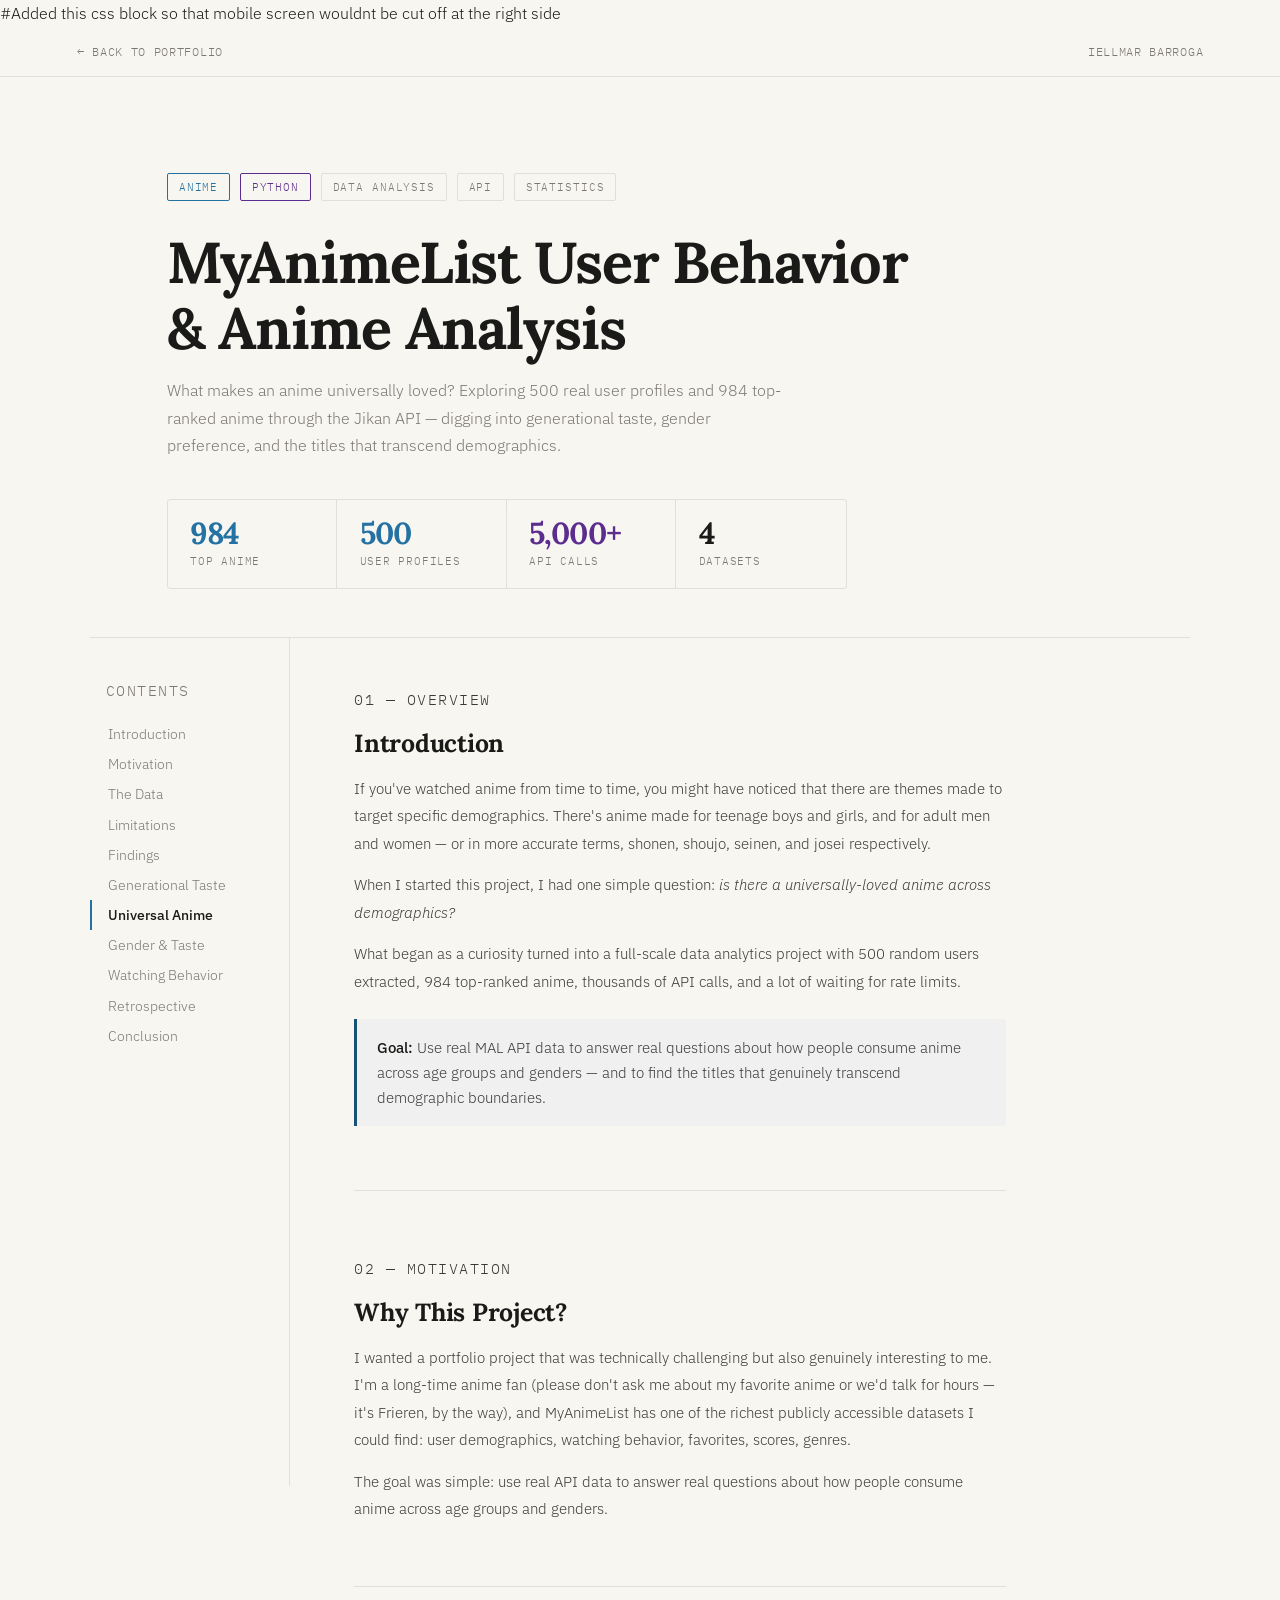
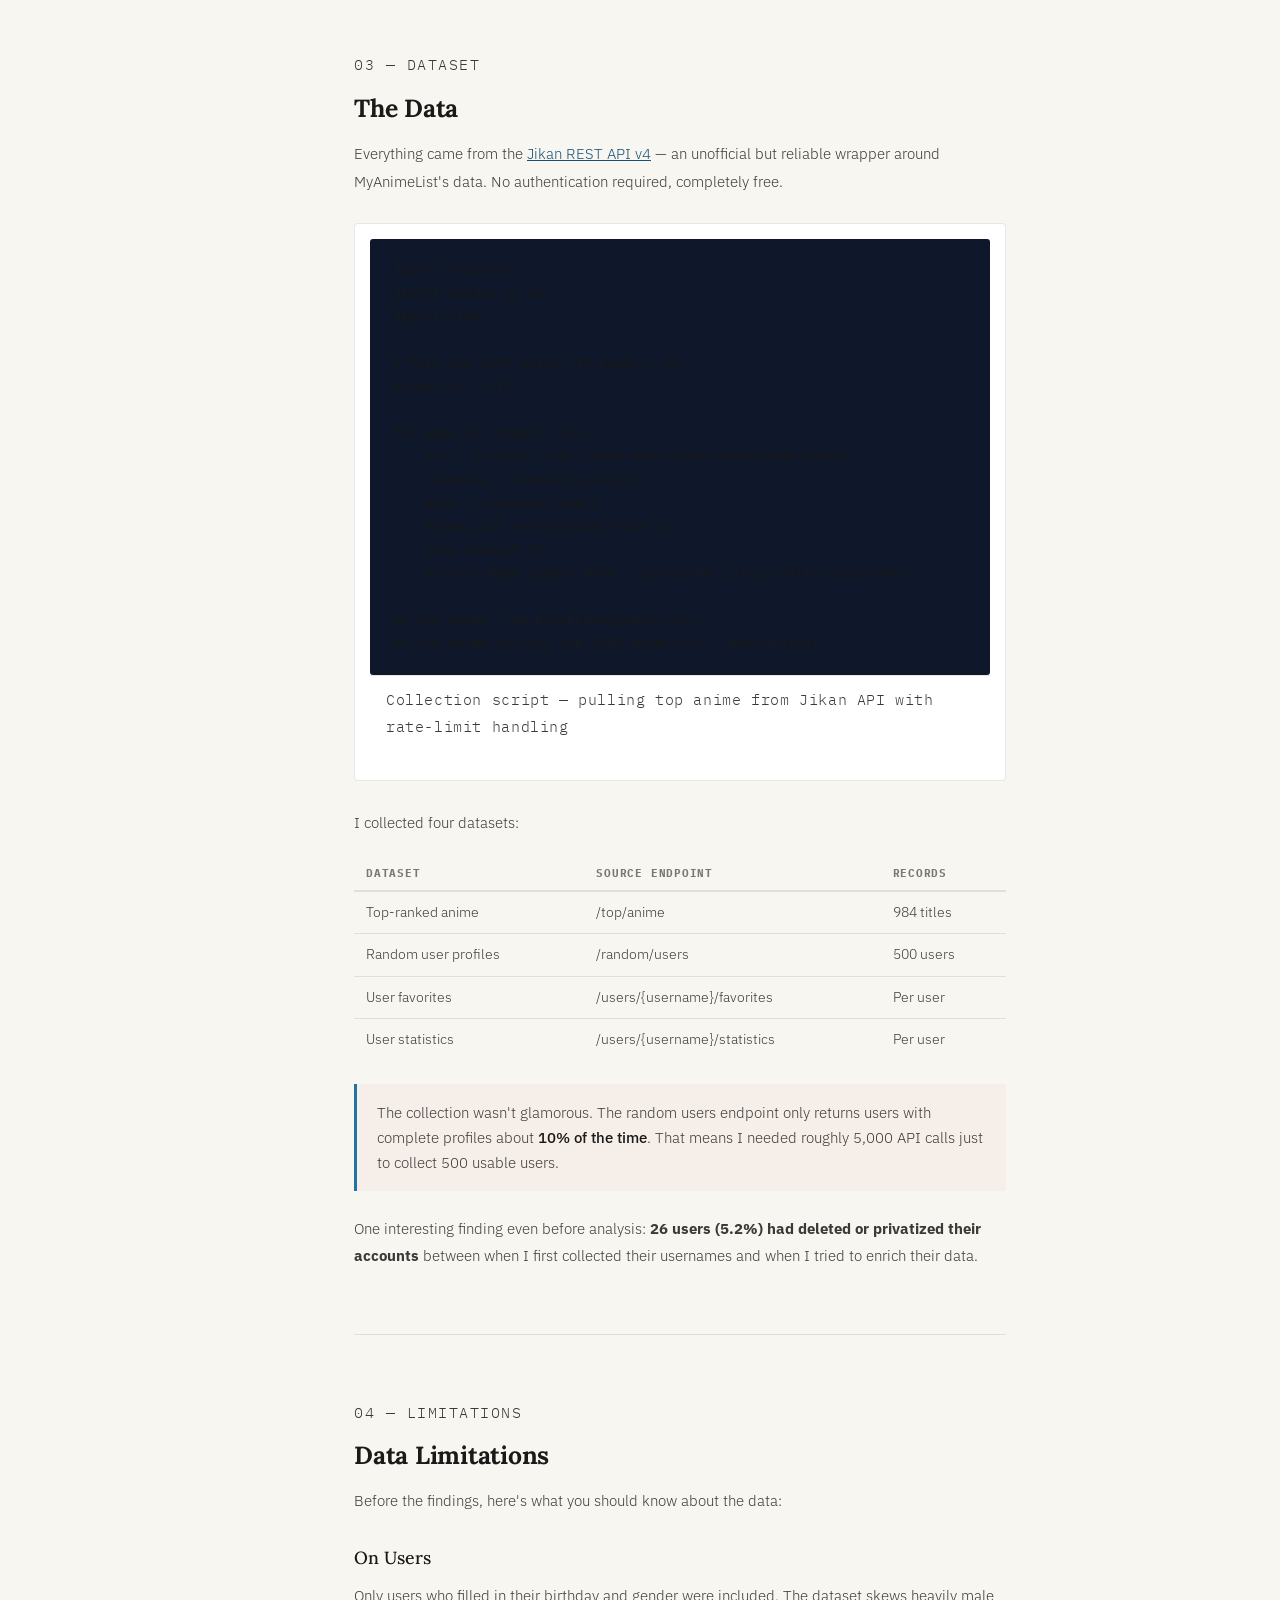
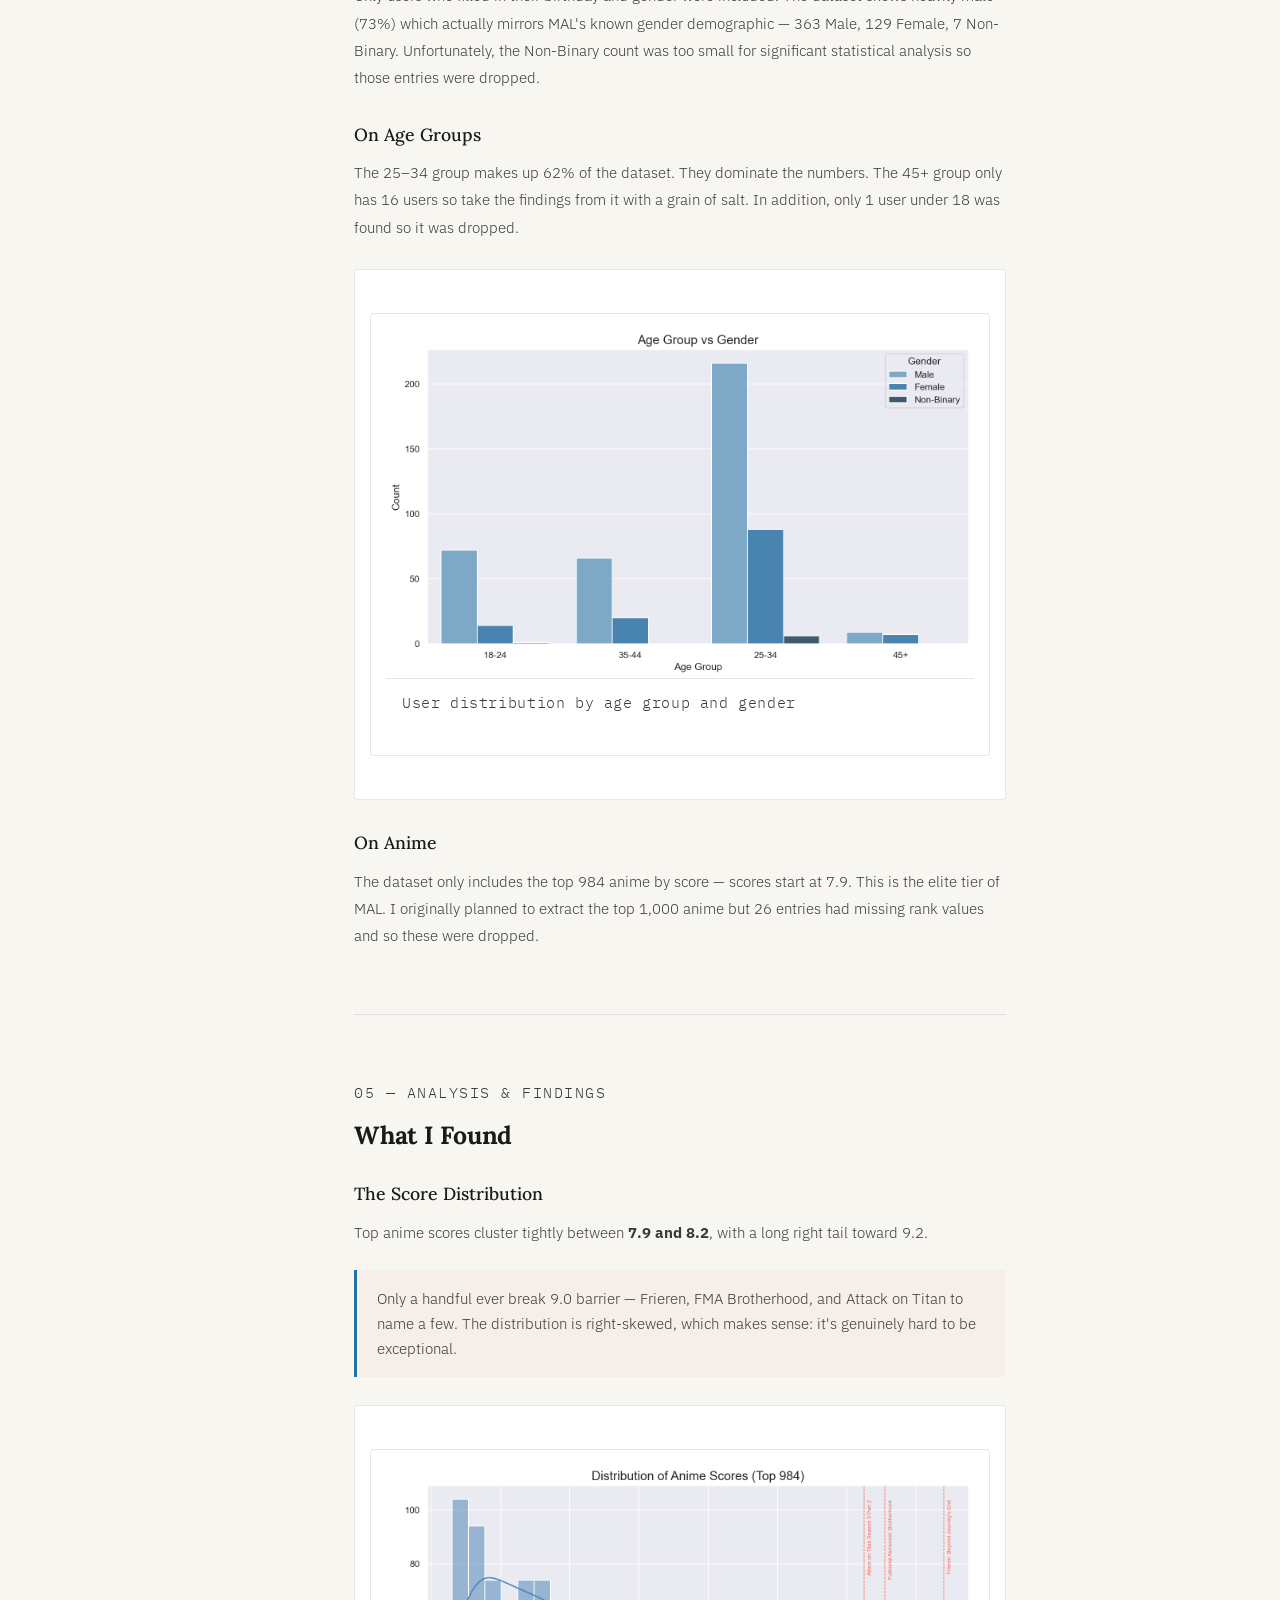
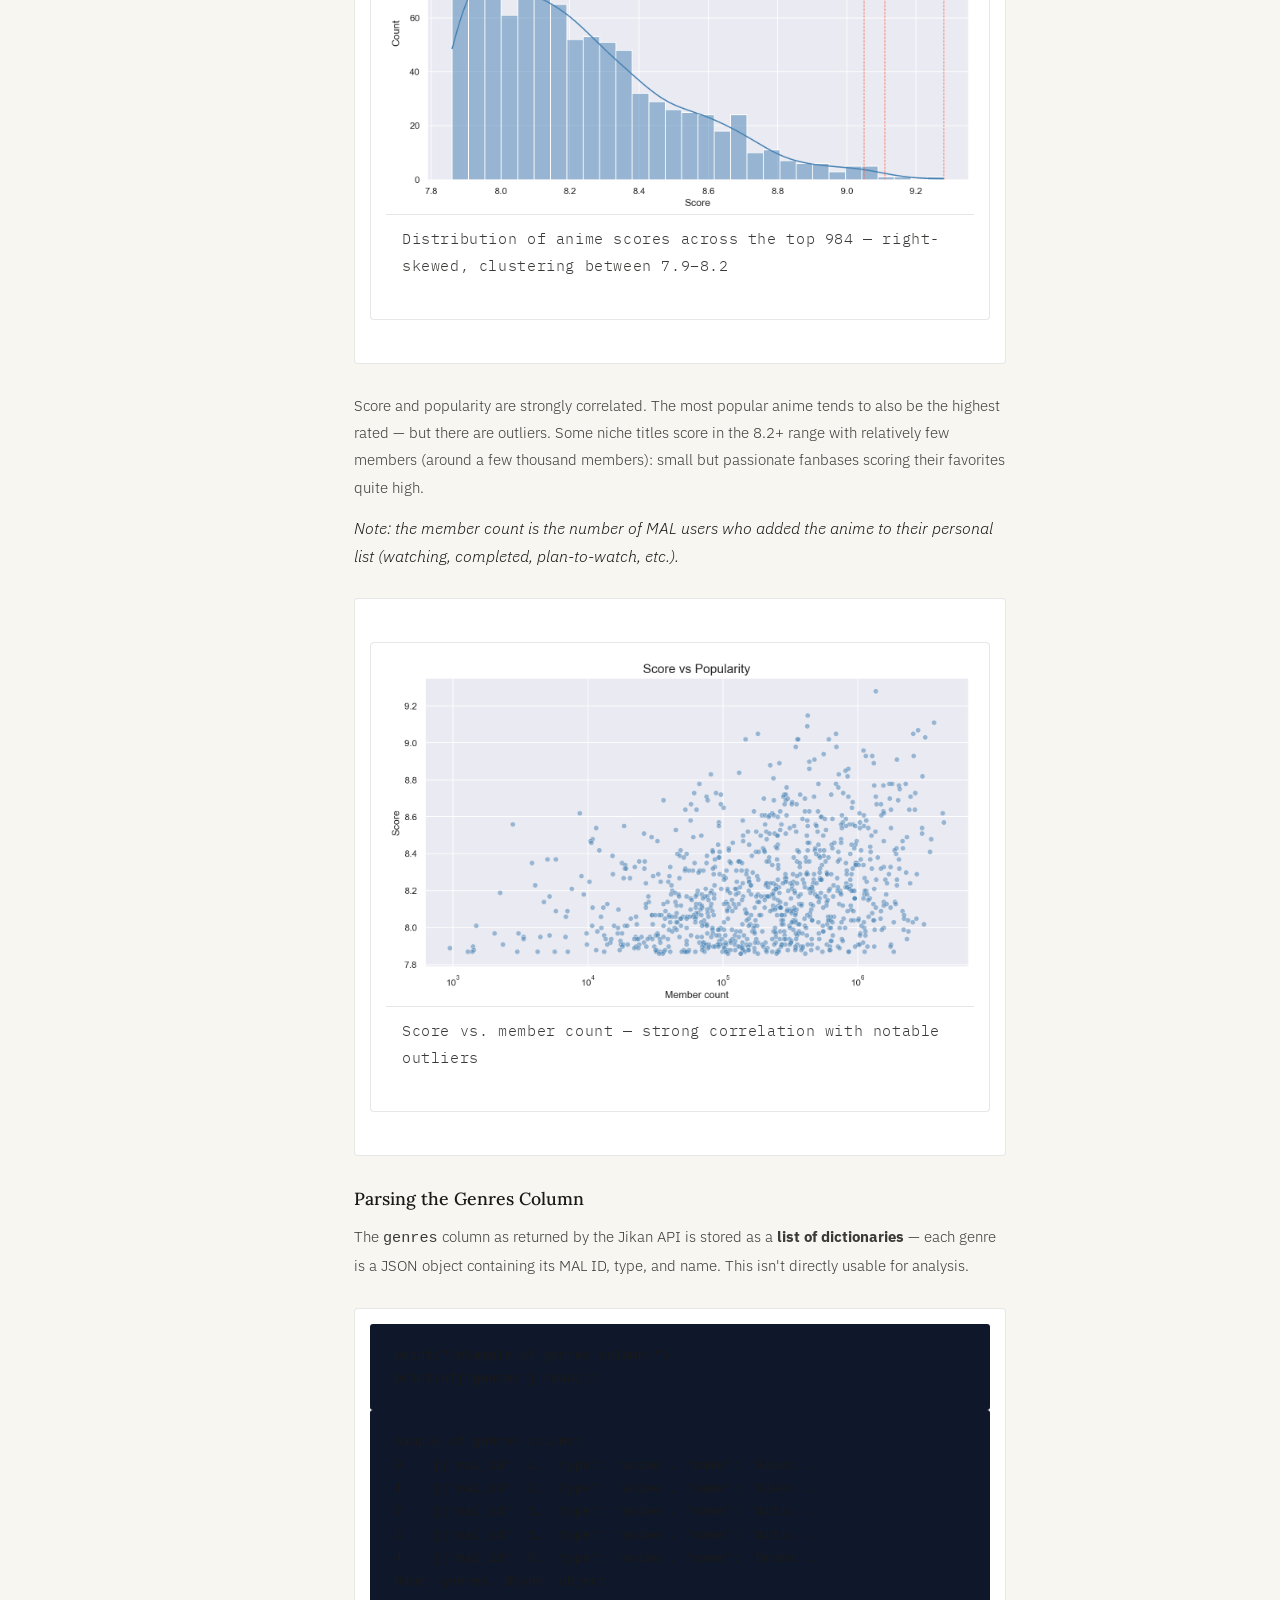
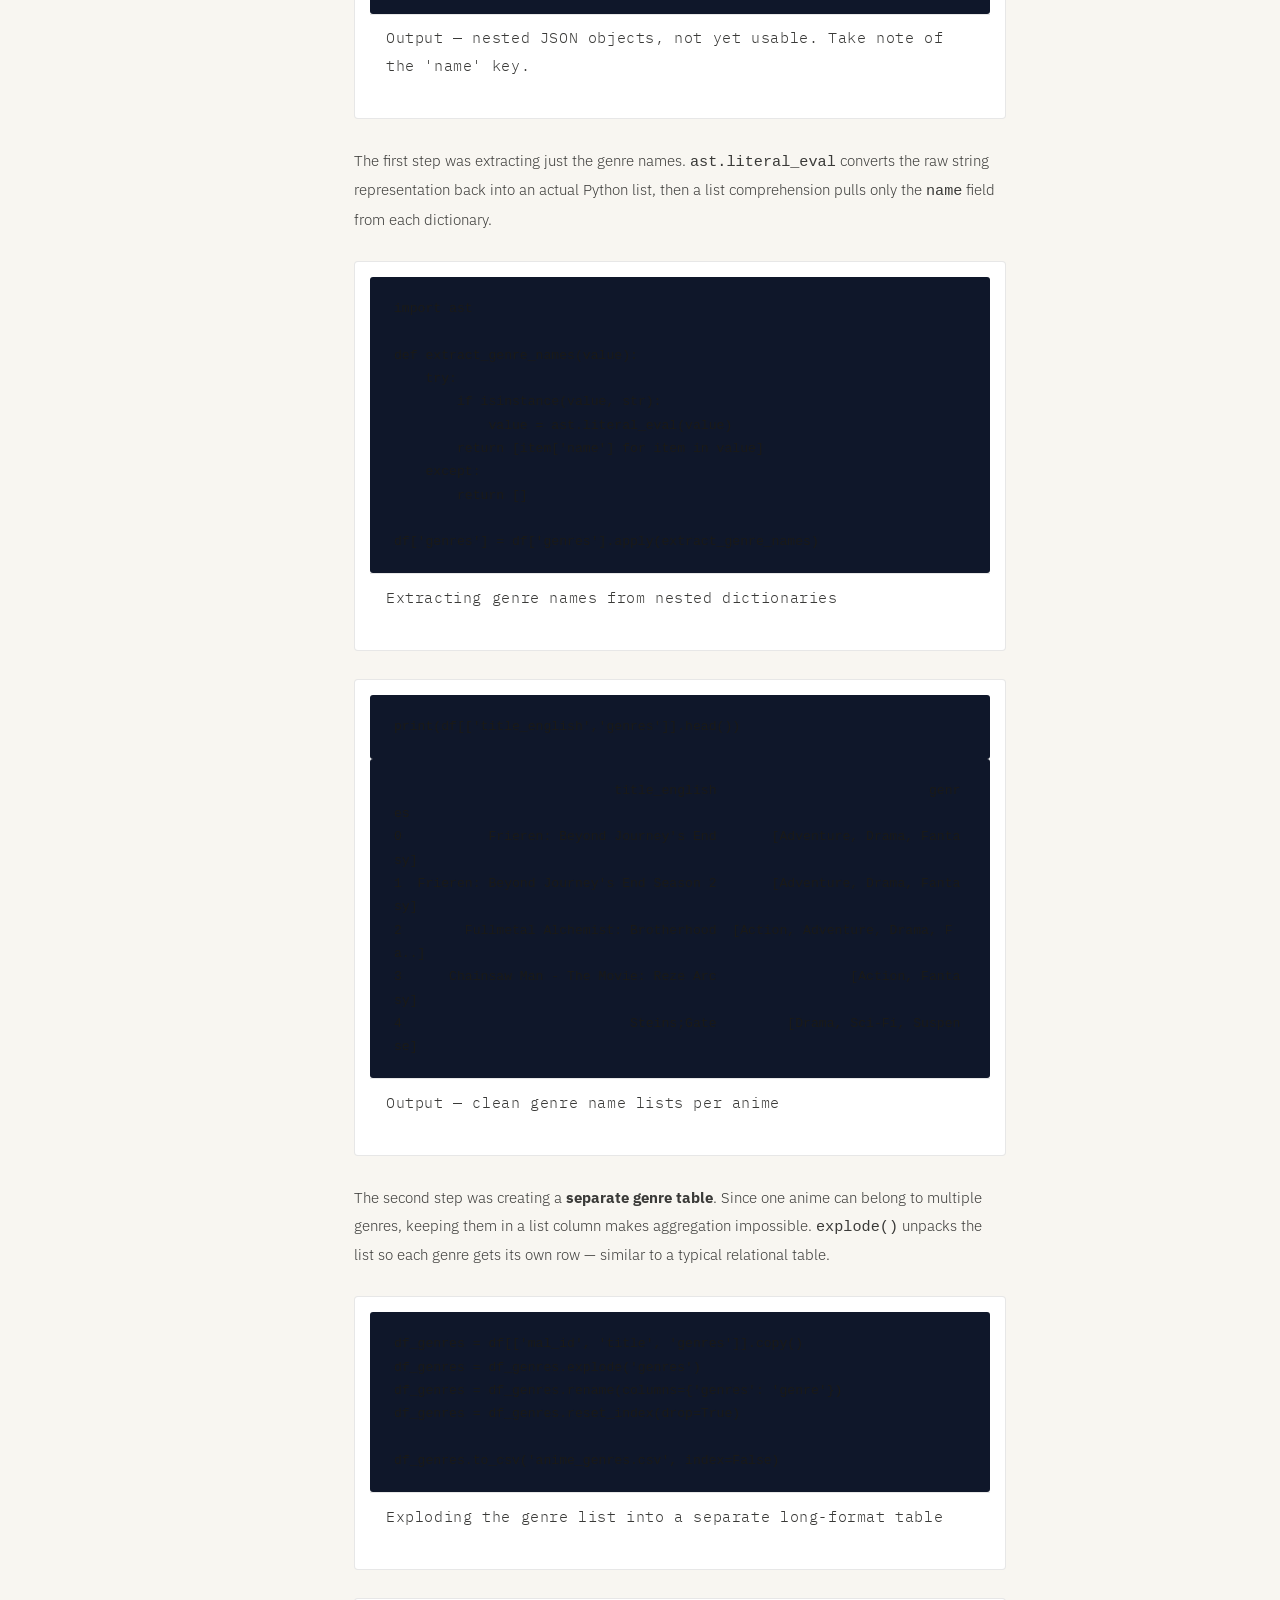
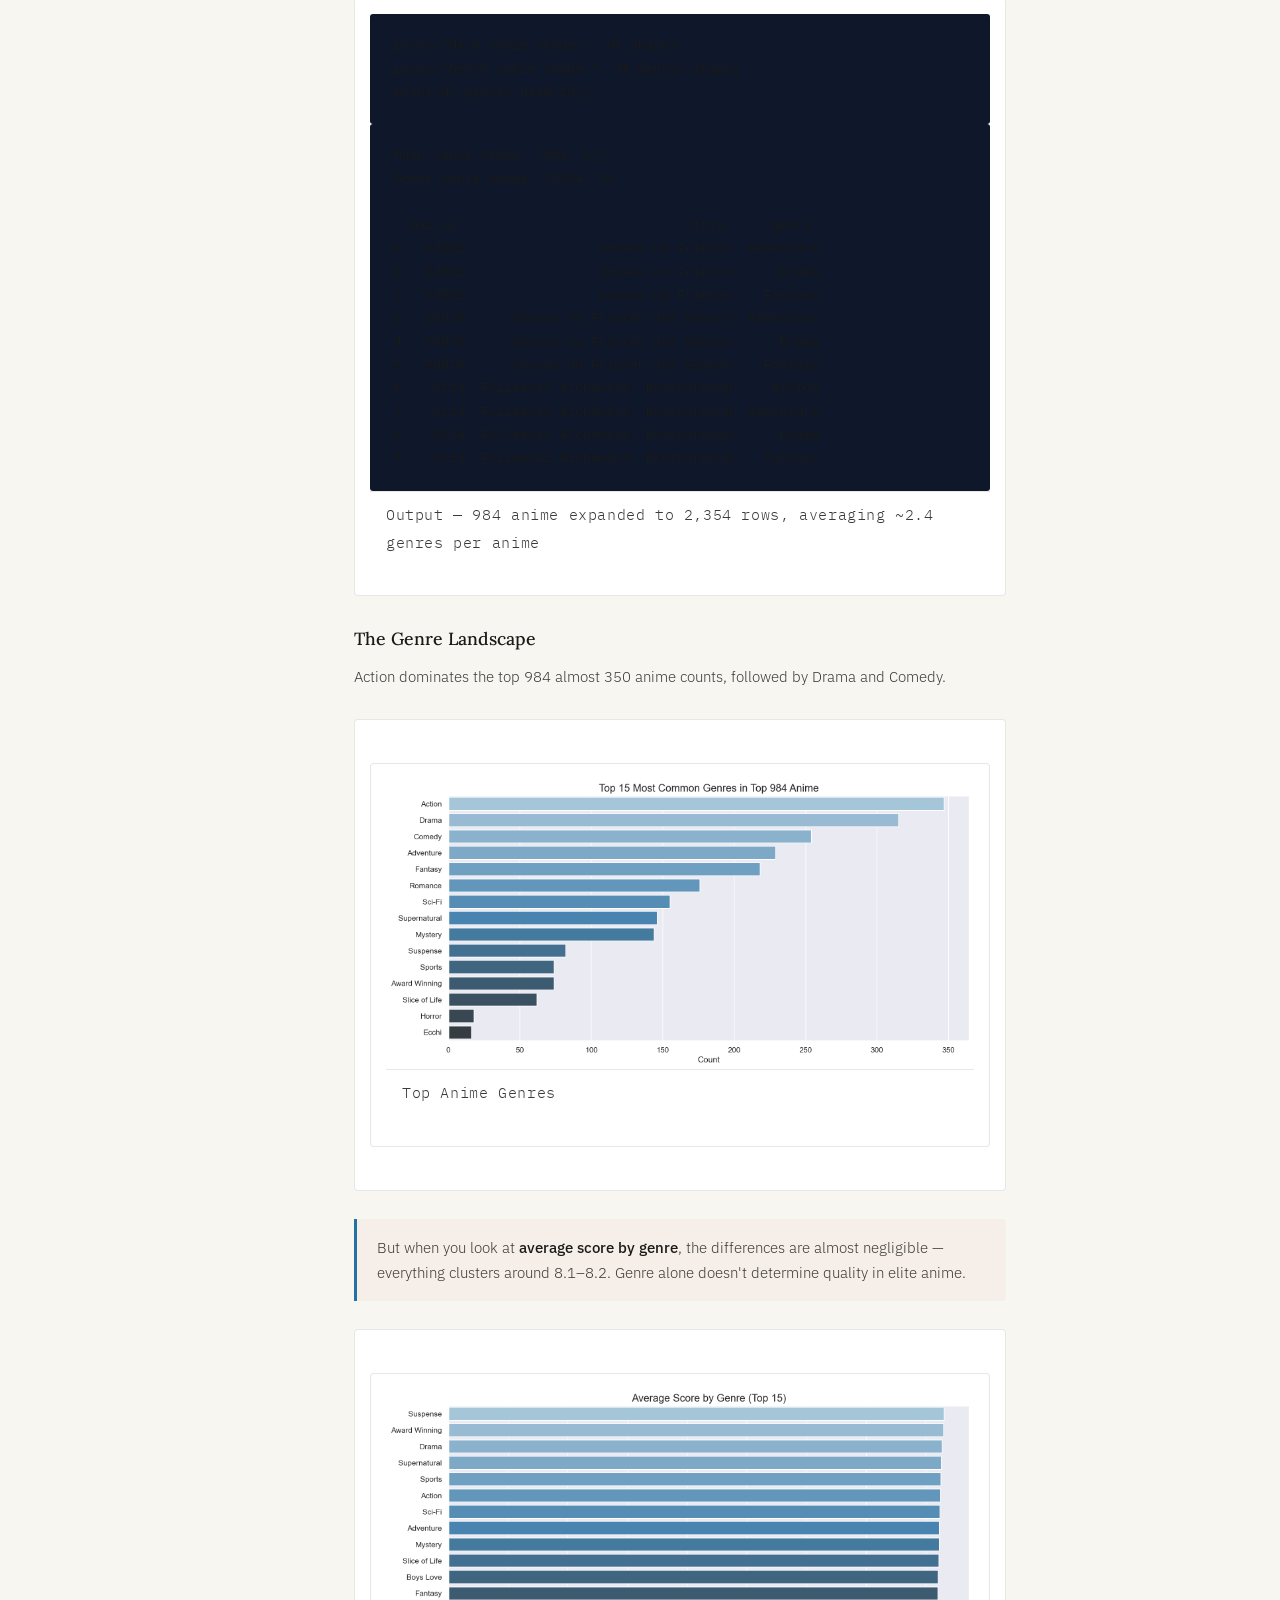
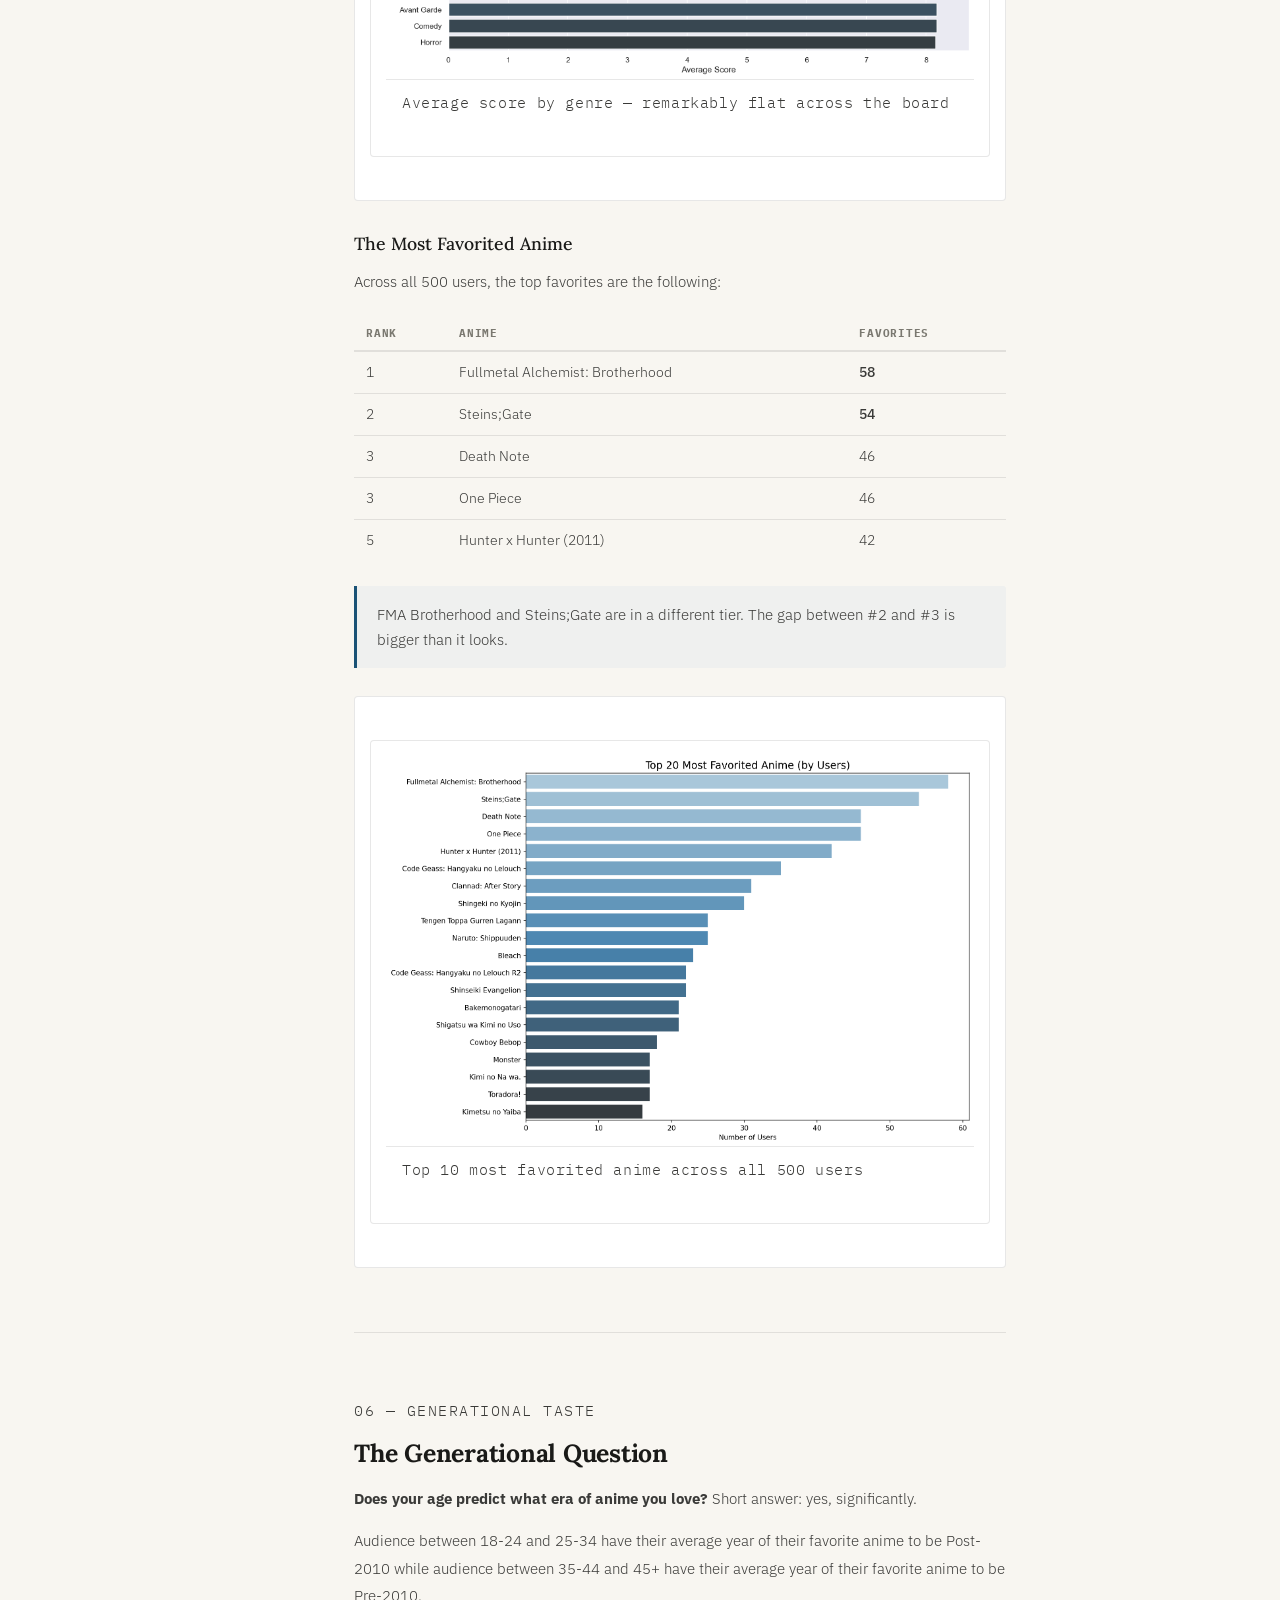
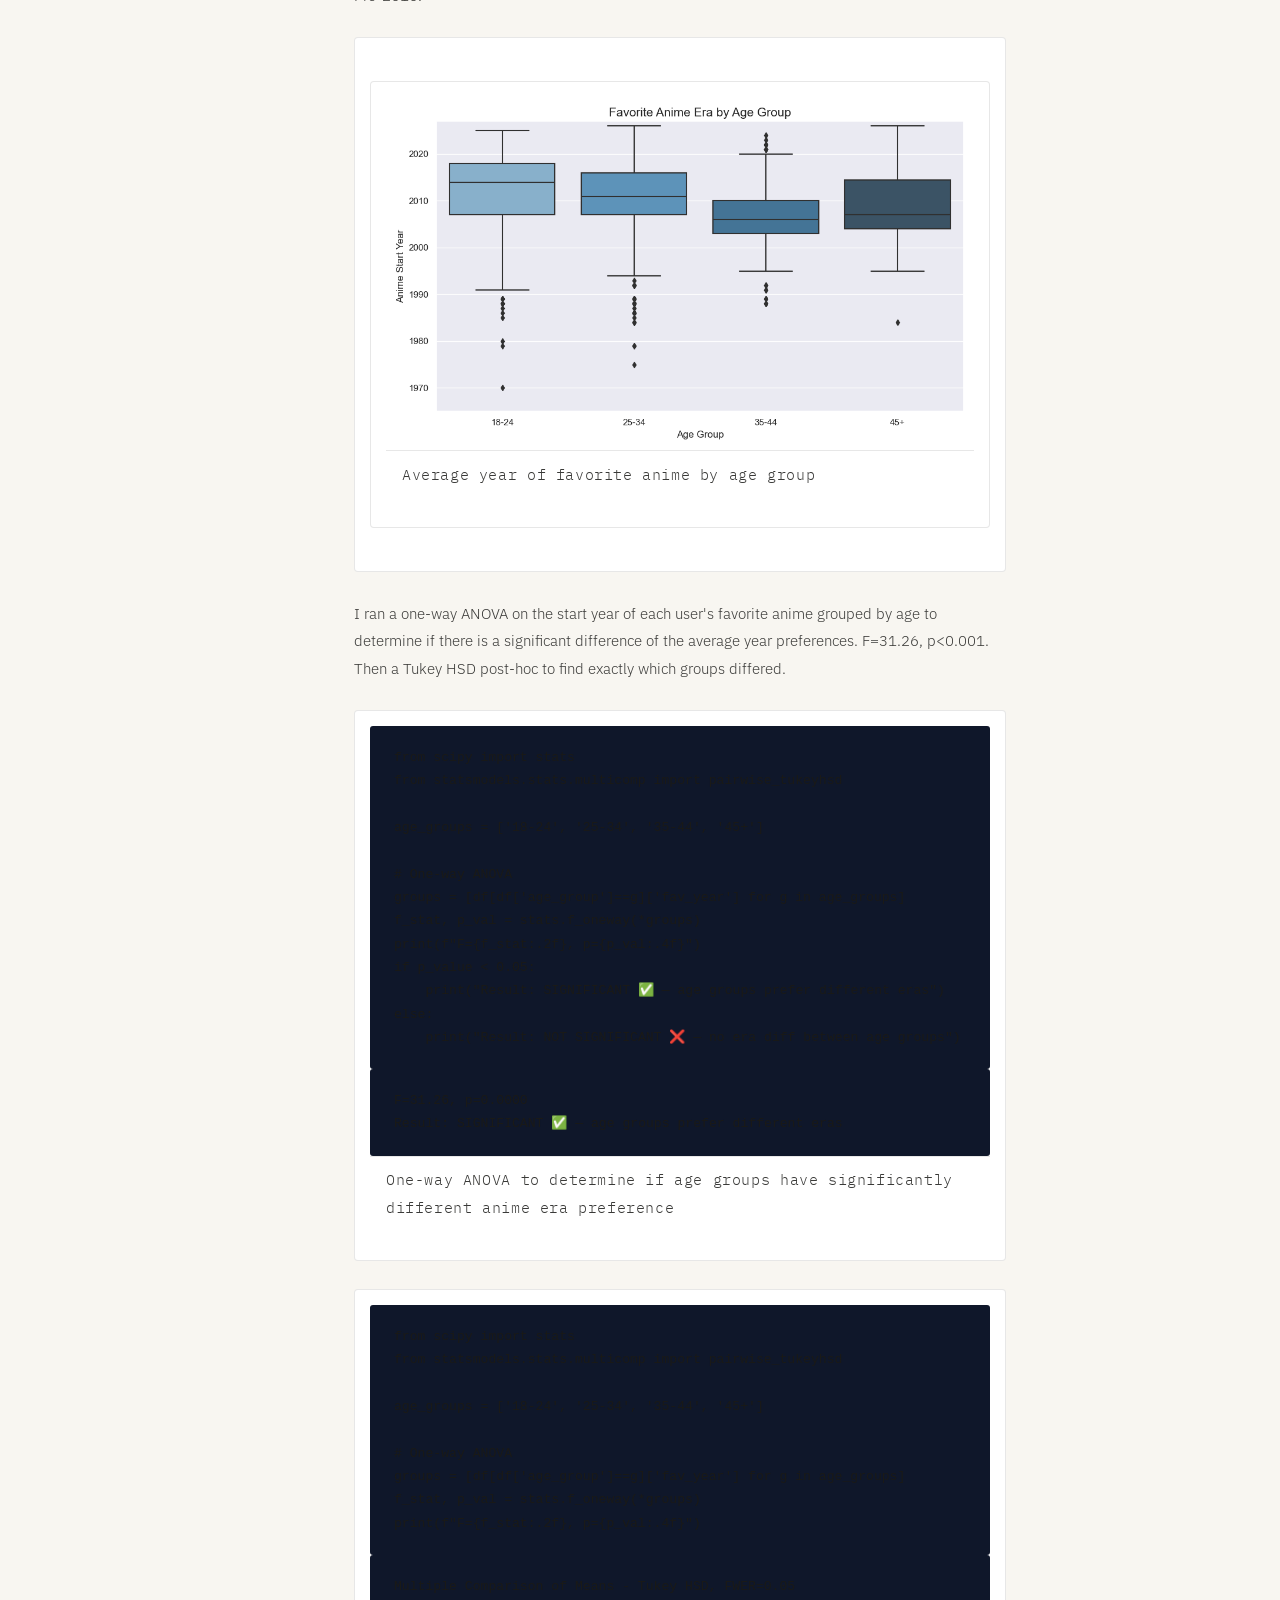
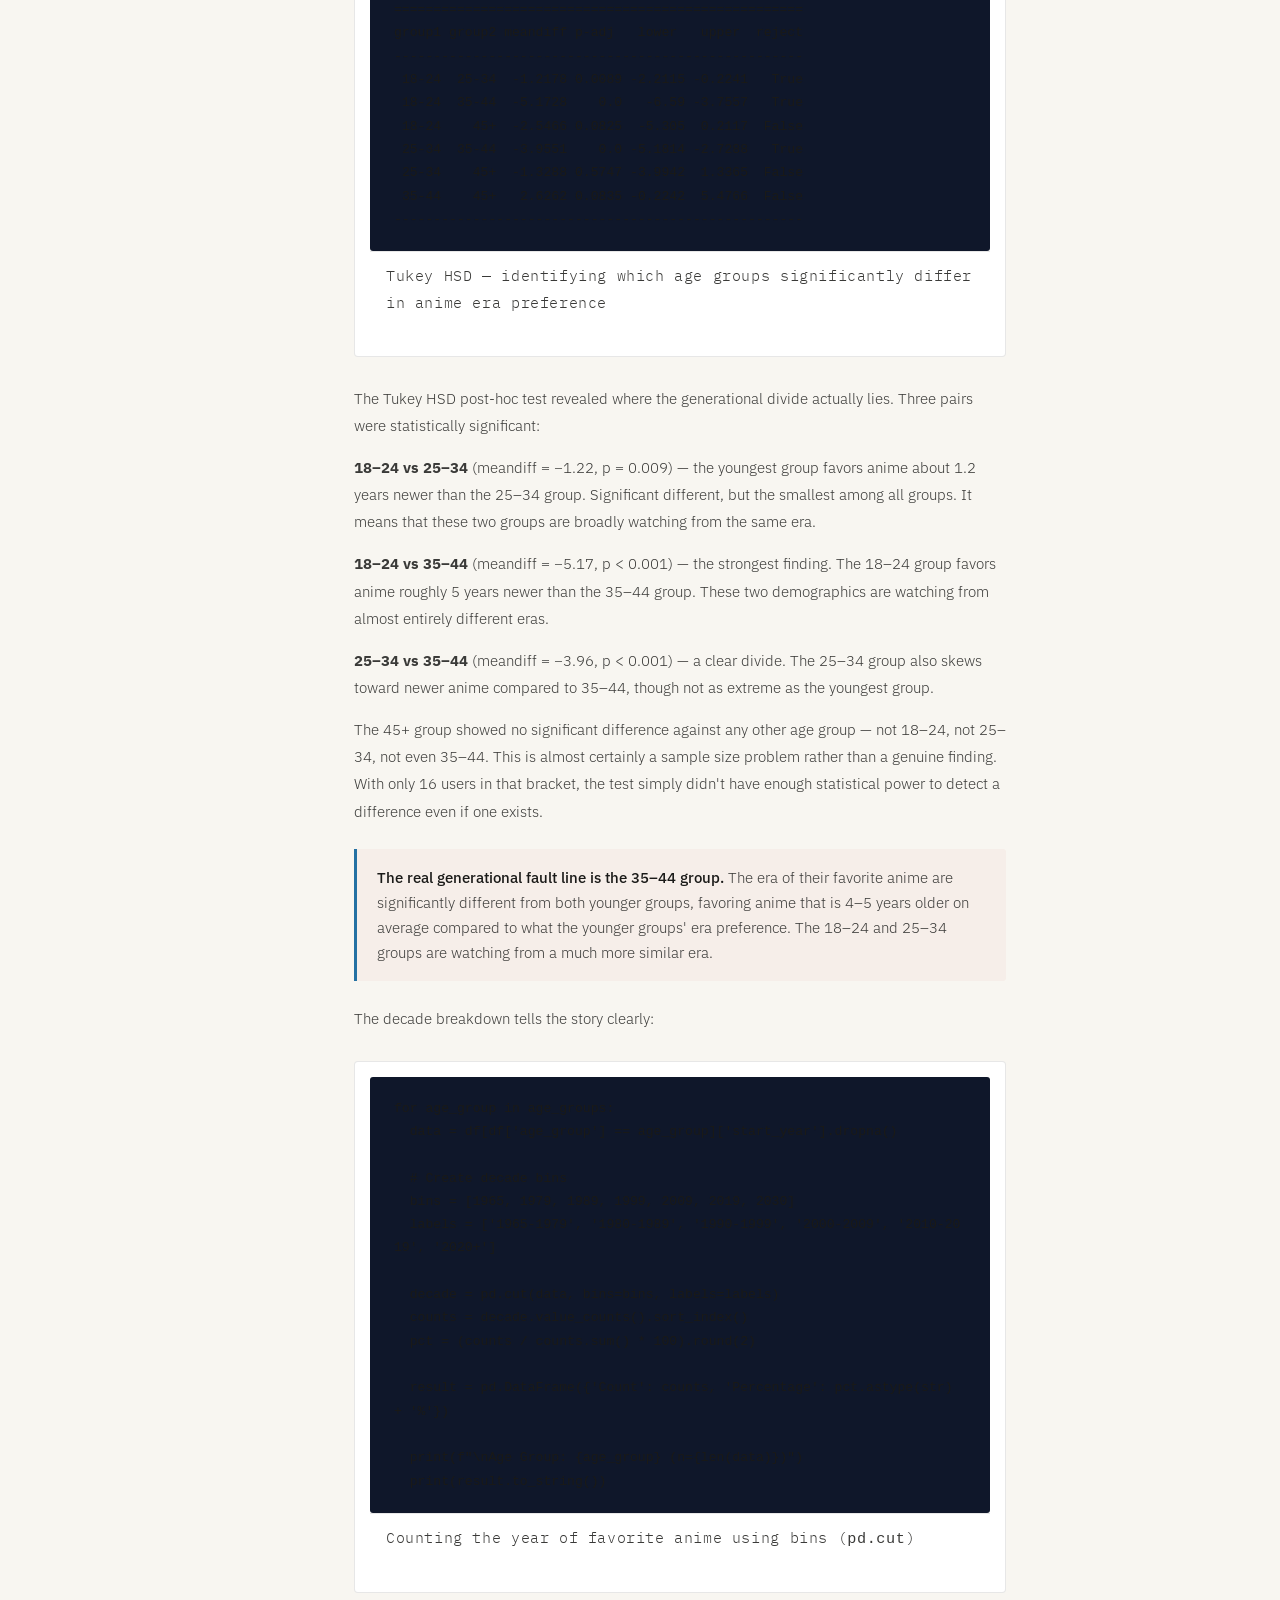
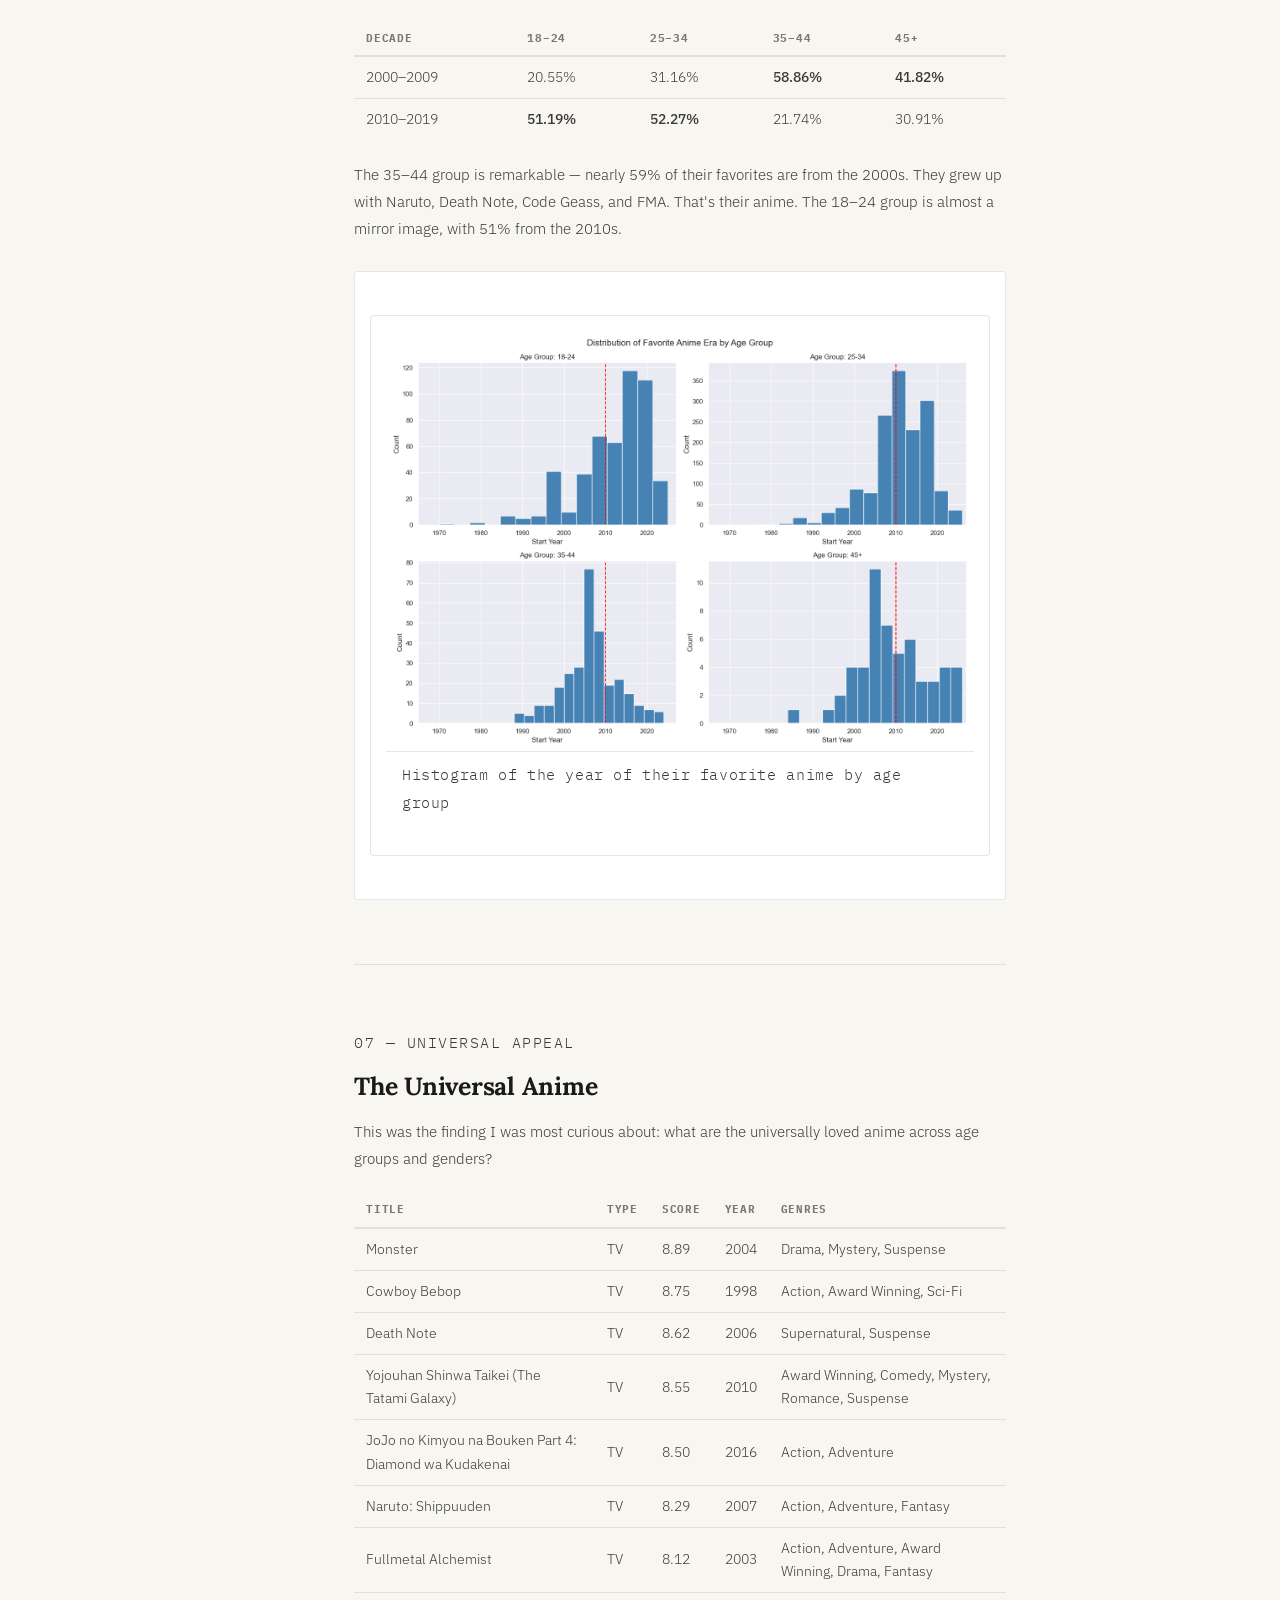
==== commit c6808940: "Update anime-analysis.html #Added this css block so that mobile screen wouldnt be cut off at the rig" ====
--- a/project_articles/anime-analysis.html
+++ b/project_articles/anime-analysis.html
@@ -13,11 +13,29 @@
   <!--- This is for the "script-code-look" on the website page-->
   <link rel="stylesheet" href="https://cdnjs.cloudflare.com/ajax/libs/highlight.js/11.9.0/styles/vs2015.min.css">
   <script src="https://cdnjs.cloudflare.com/ajax/libs/highlight.js/11.9.0/highlight.min.js"></script>
- 
+
   <style>
     :root { --accent: #2471a3; --accent2: #1a5276; }
   </style>
+
+  #Added this css block so that mobile screen wouldnt be cut off at the right side
+  <style>
+    :root { --accent: #2471a3; --accent2: #1a5276; }
+  
+    /* fix horizontal overflow from code blocks on mobile */
+    pre {
+      max-width: 100%;
+      overflow-x: auto;
+    }
+  
+    * {
+      max-width: 100%;
+    }
+  </style>
+  
 </head>
+
+<body>
 
 <!--For the pop-up of images/video to full screen-->
 <div id="lightbox" onclick="closeLightbox()">
@@ -27,9 +45,6 @@
   </iframe>
 </div>
 
-<script>hljs.highlightAll();</script>
-<body>
-  
 <div id="progress"></div>
 
 <!-- NAV -->
@@ -905,7 +920,7 @@
   { id: 's-behavior',     label: 'Watching Behavior' },
   { id: 's-retrospective',label: 'Retrospective' },
   { id: 's-conclusion',   label: 'Conclusion' },
-];
+  ];
 </script>
 
 <!-- FOOTER -->
@@ -935,6 +950,7 @@
 <script src="../assets/js/table_of_contents.js"></script>
 <script src="../assets/js/custom-image-popup.js"></script>
 <script src="../assets/js/cv-link.js"></script>
+<script>hljs.highlightAll();</script>
 
 </body>
 </html>
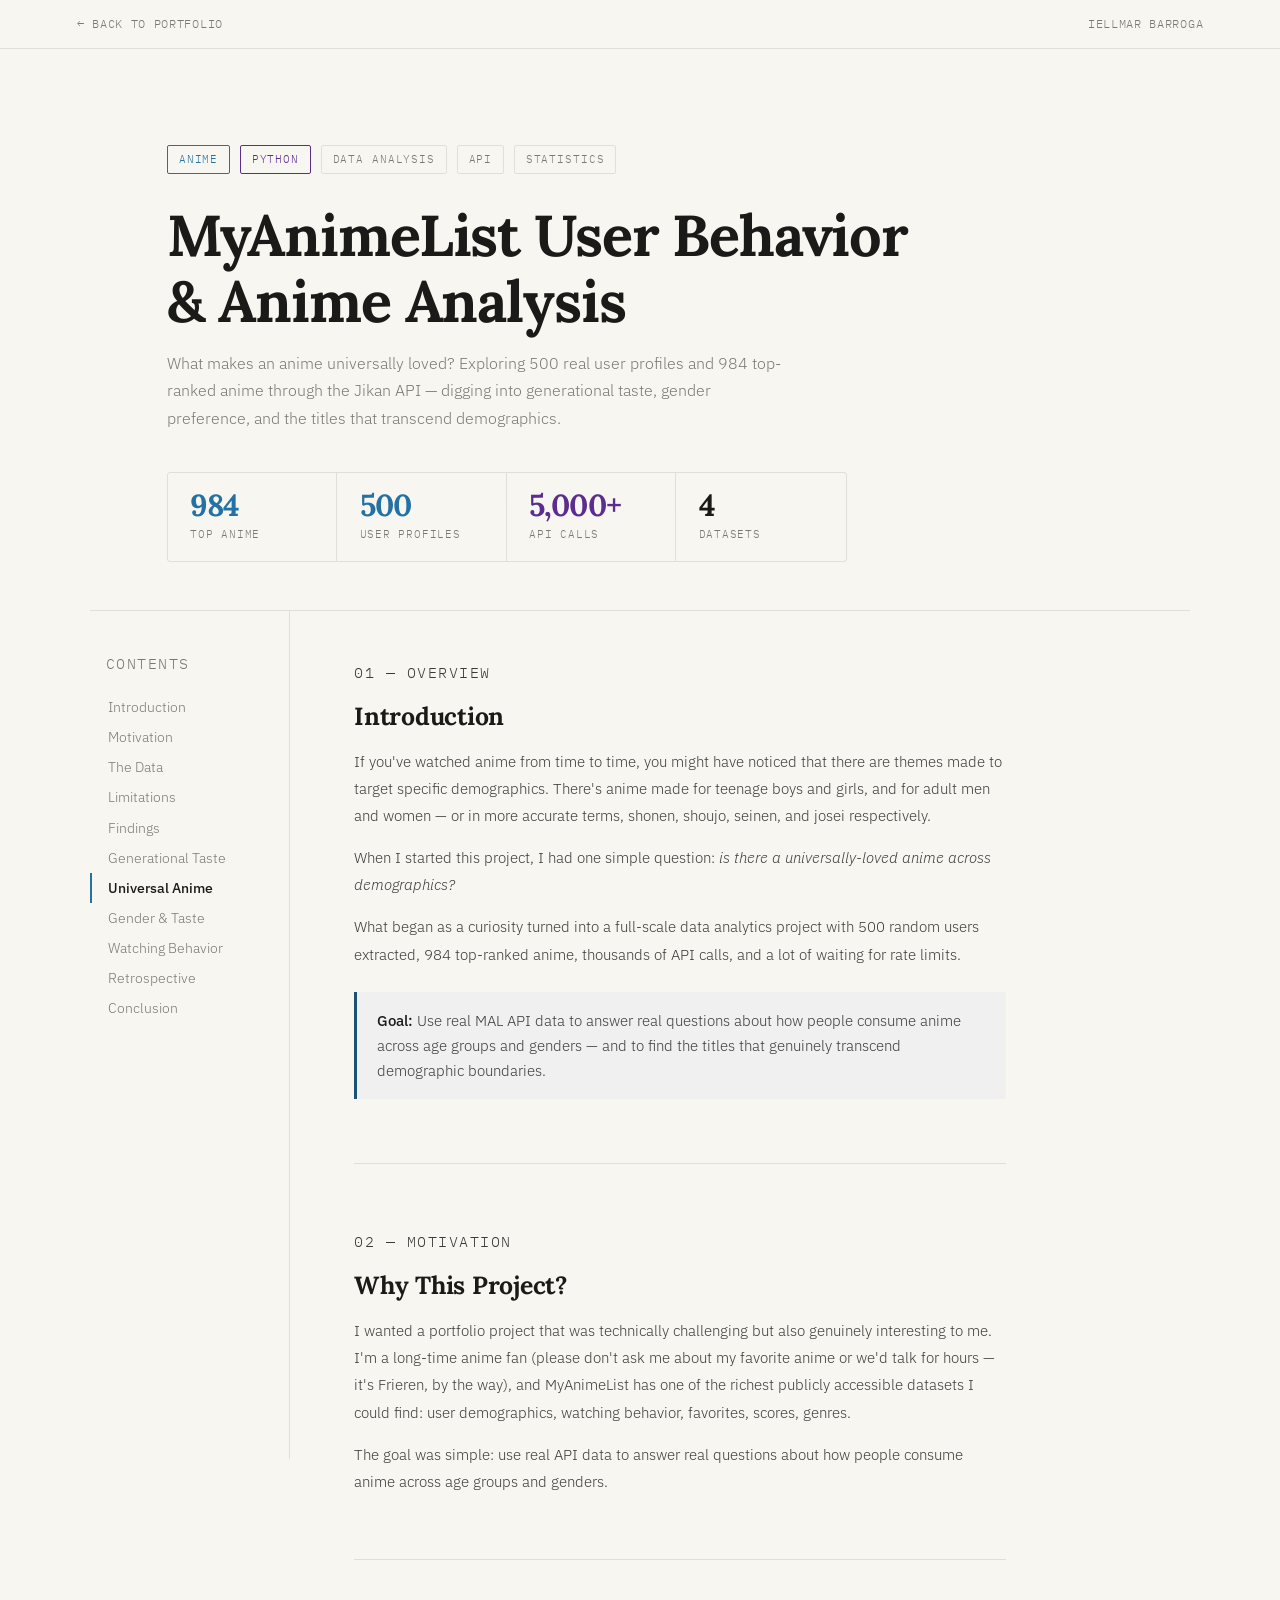
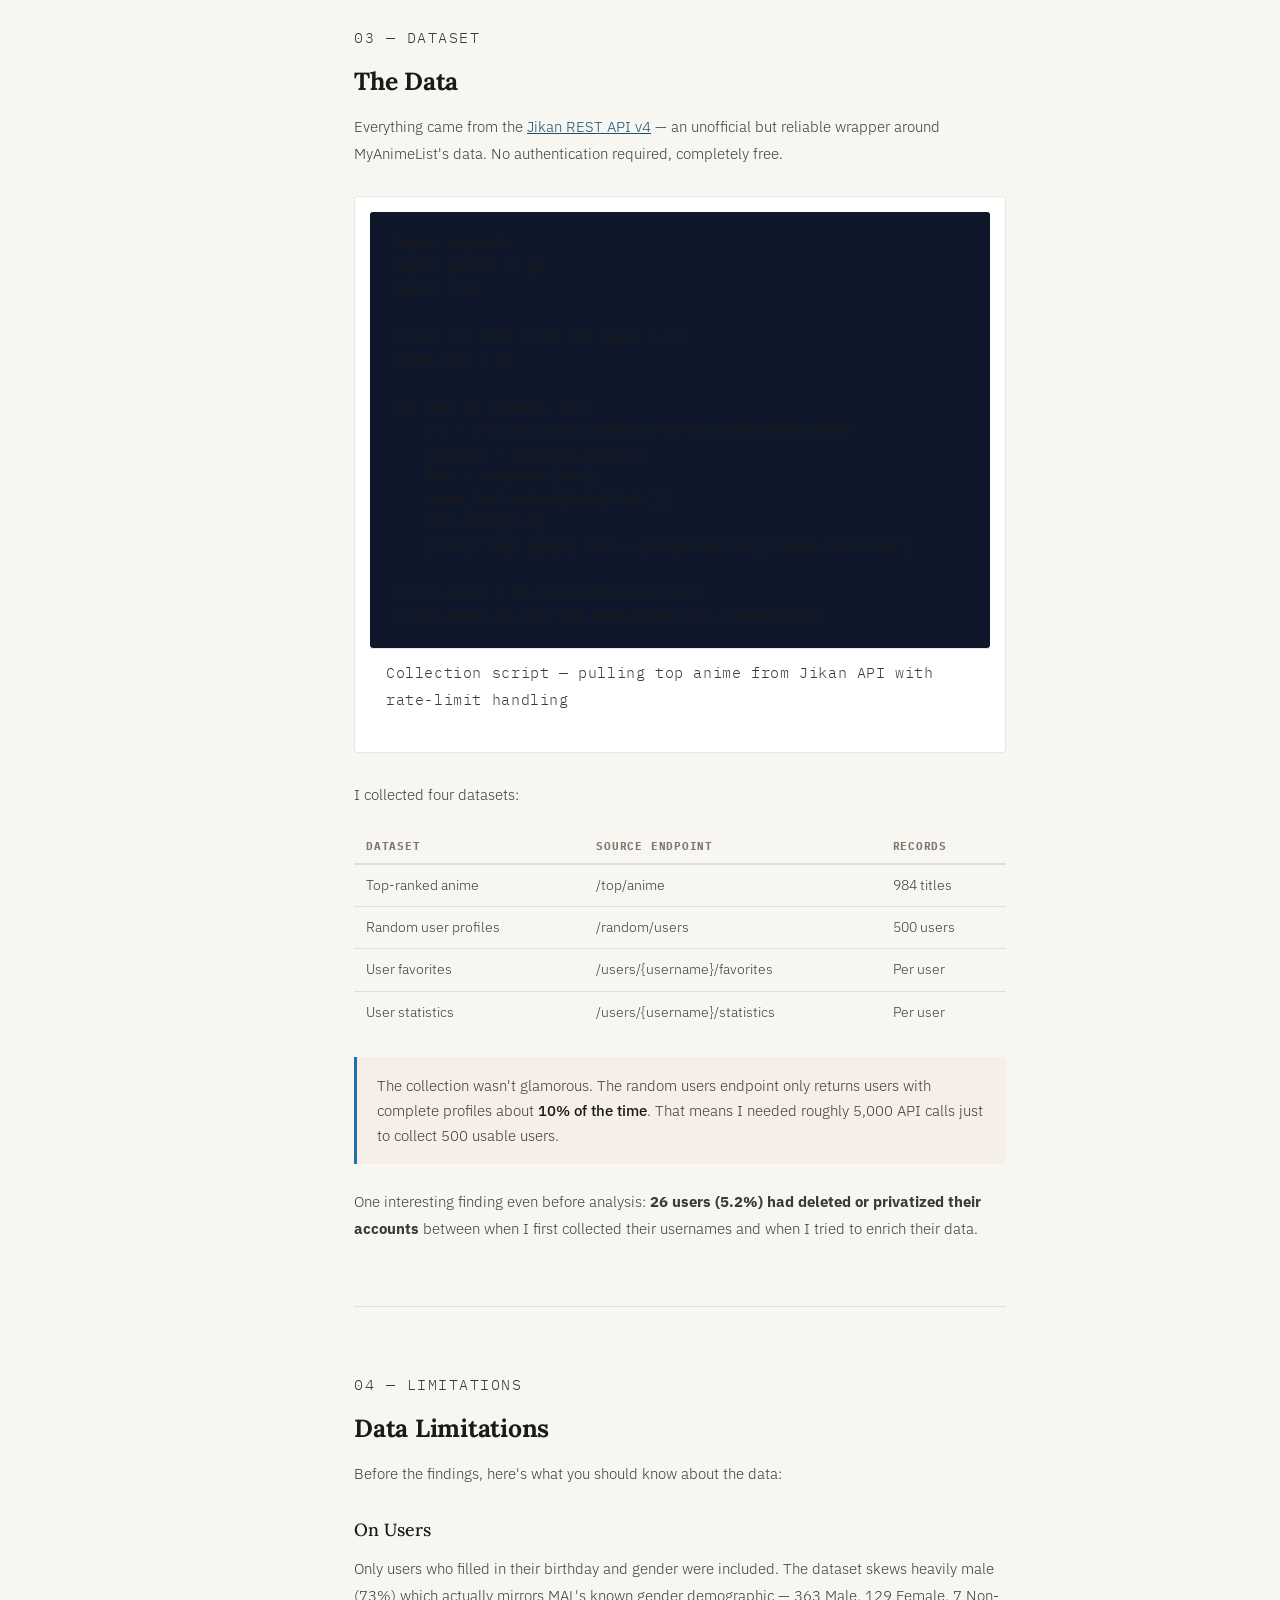
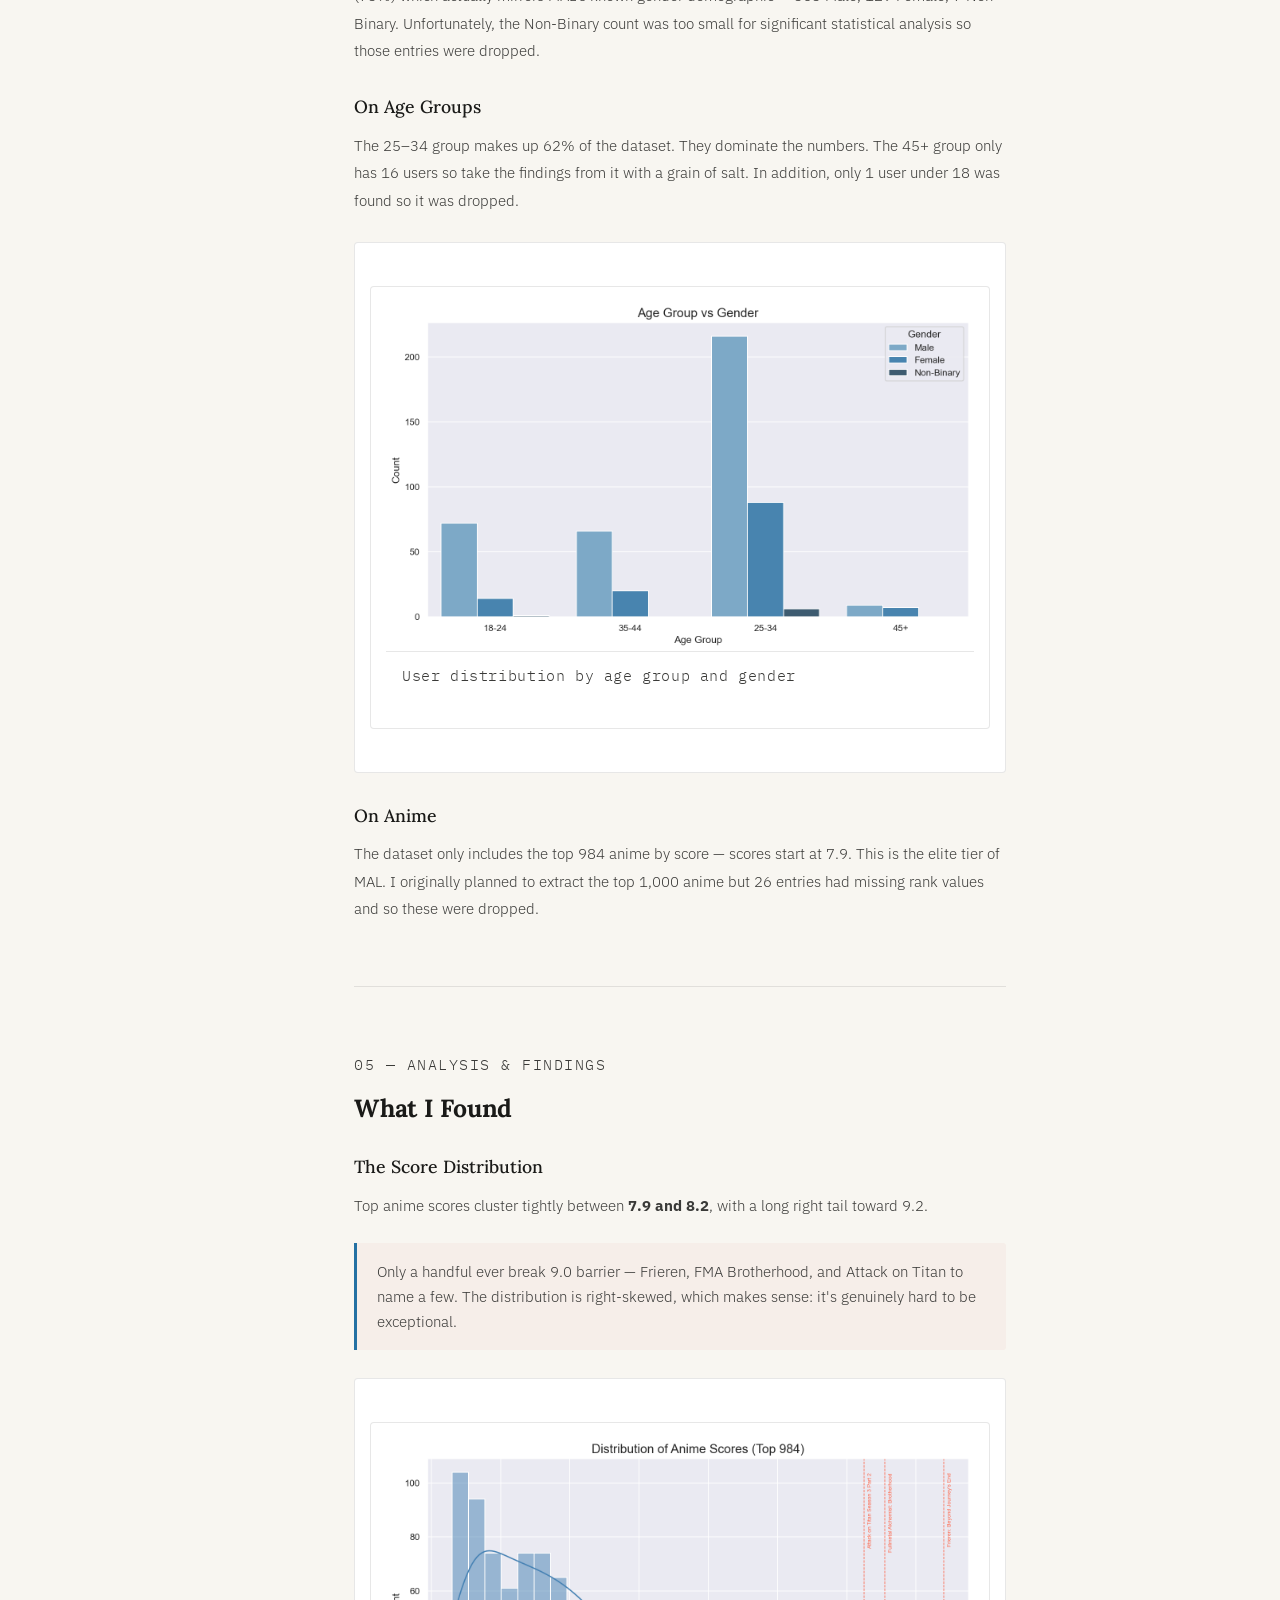
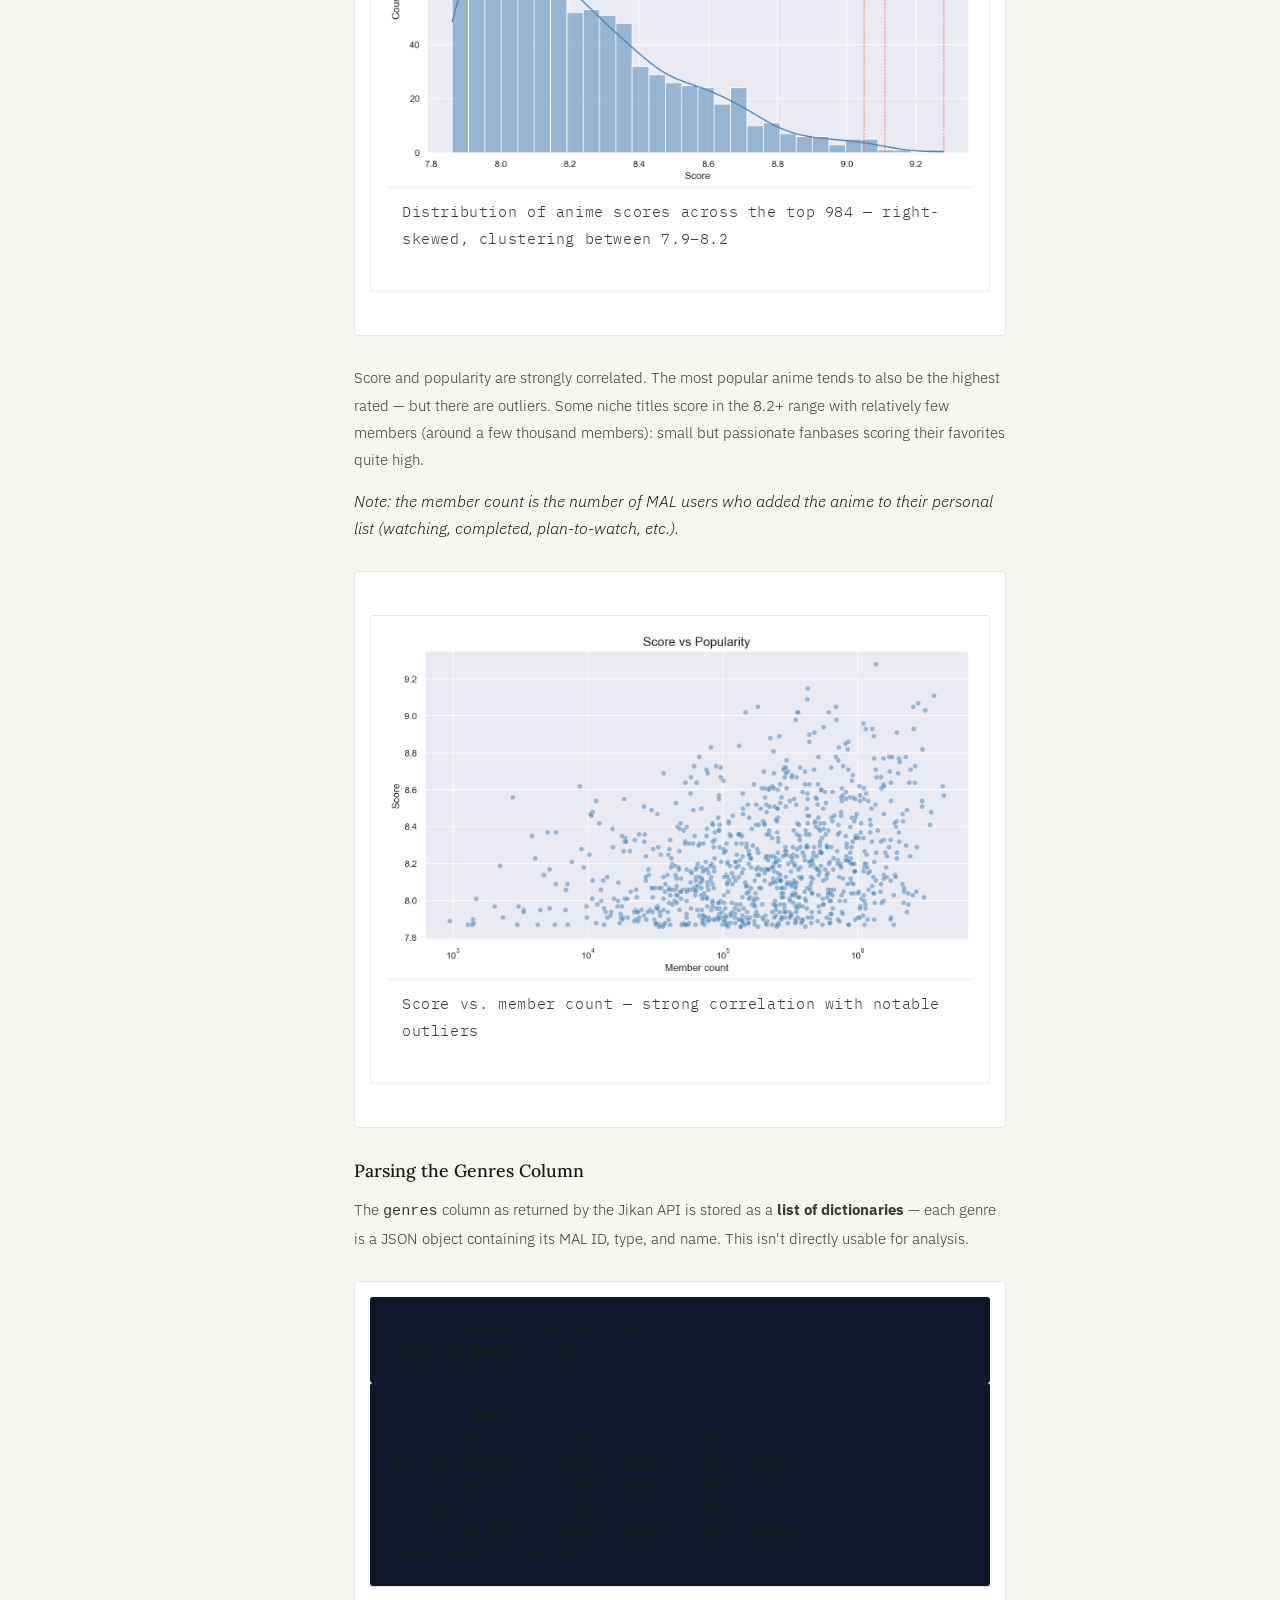
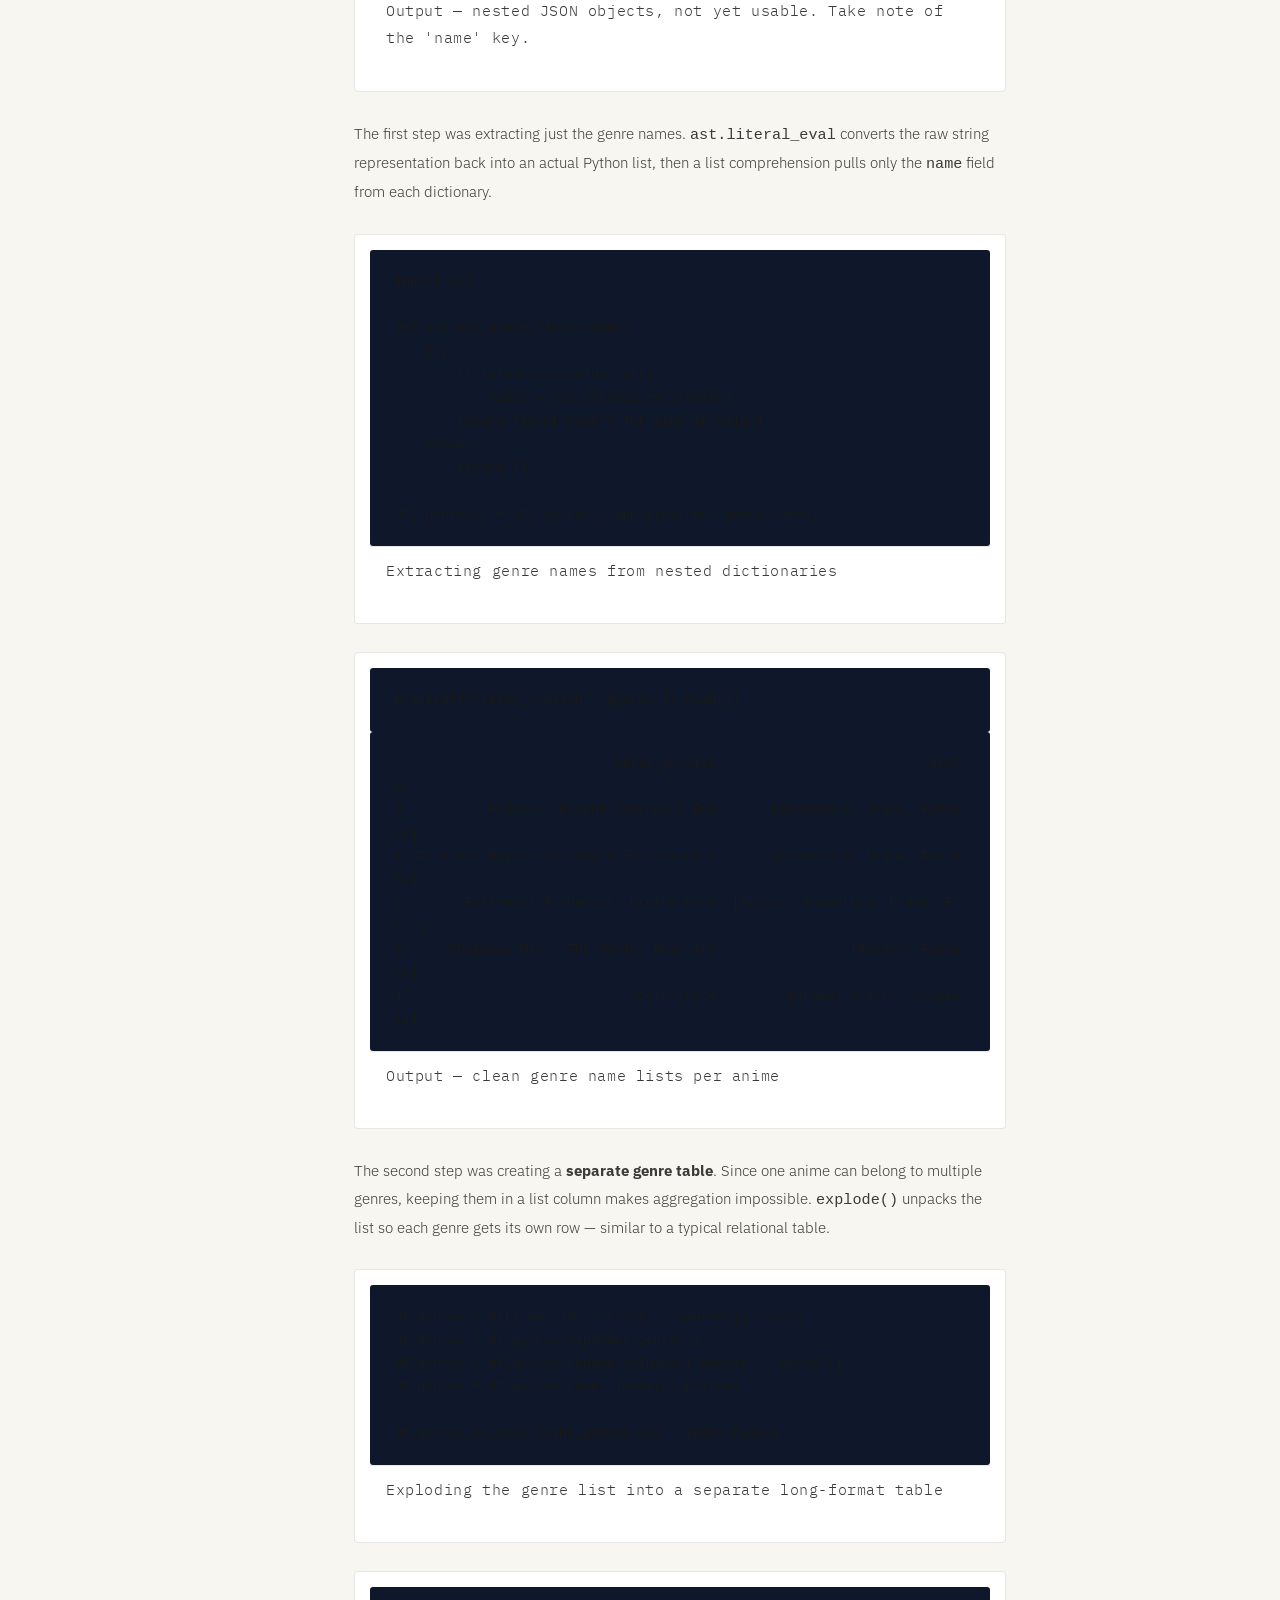
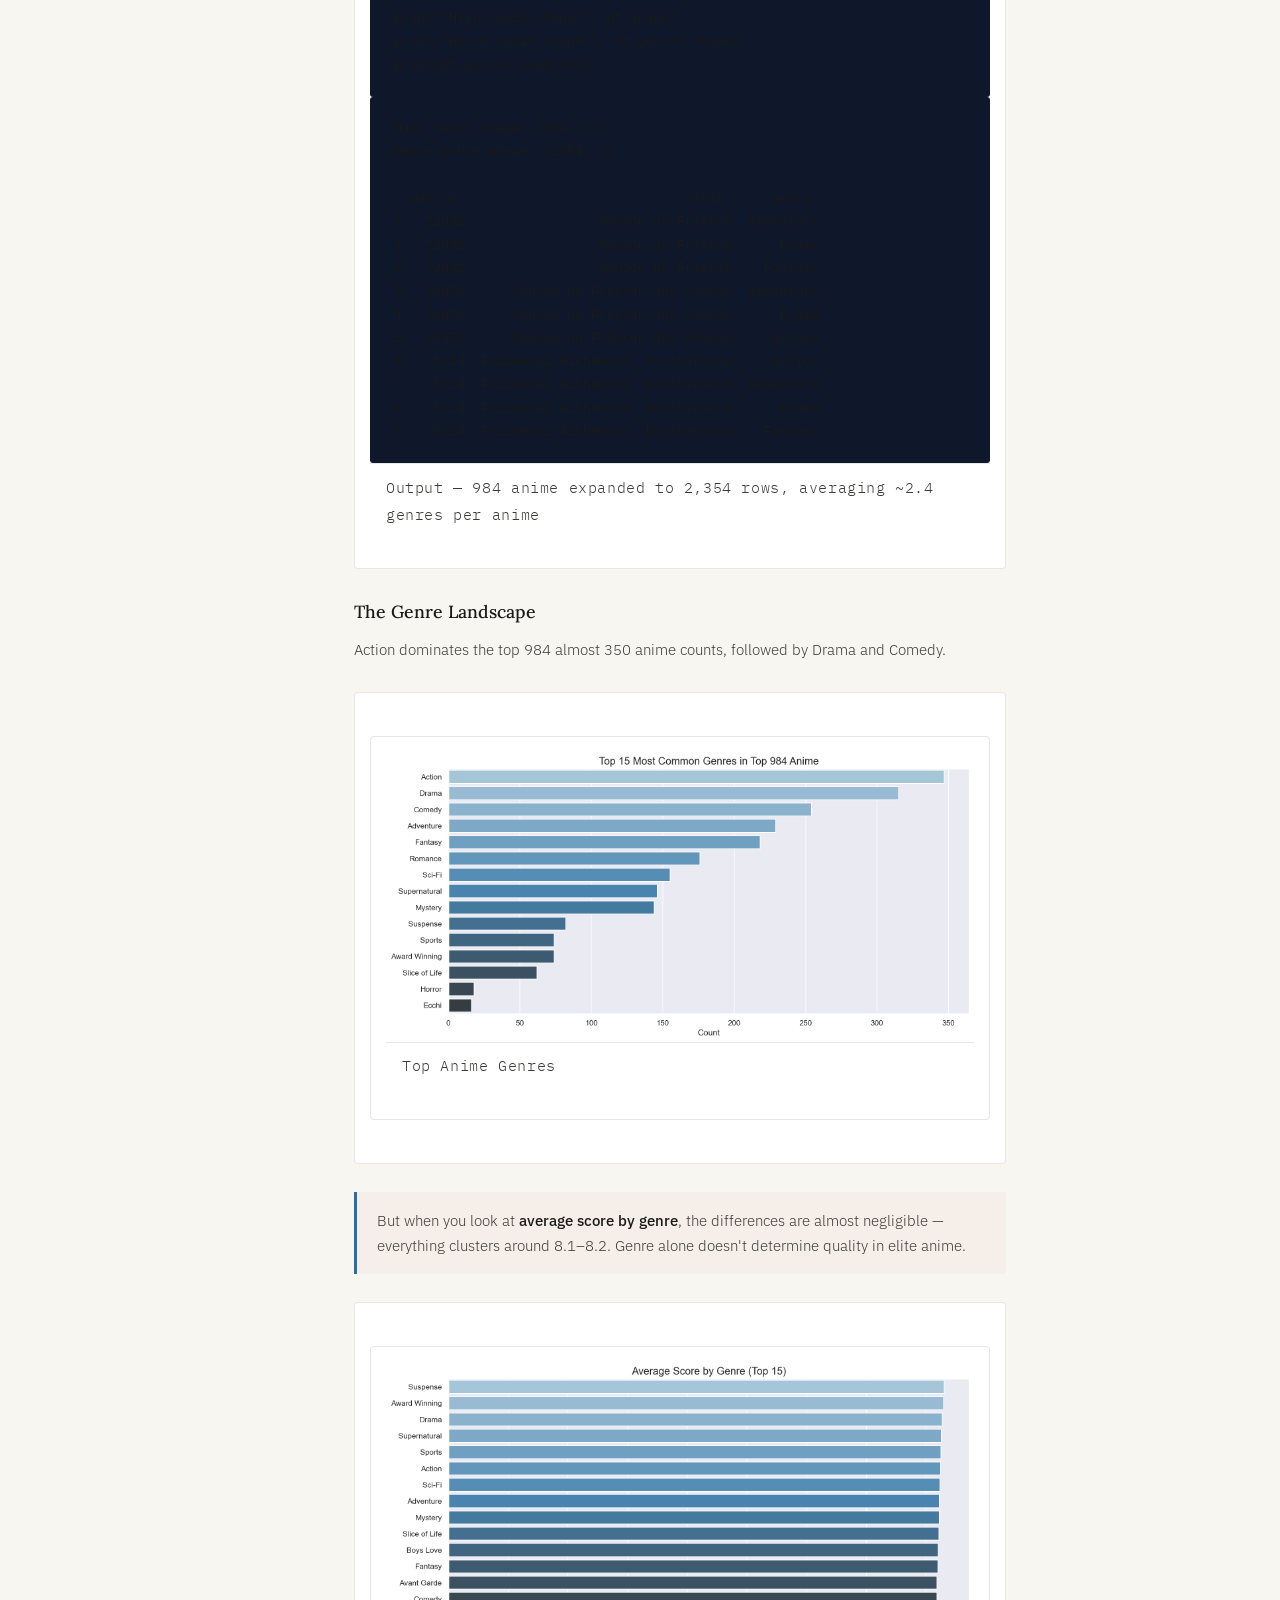
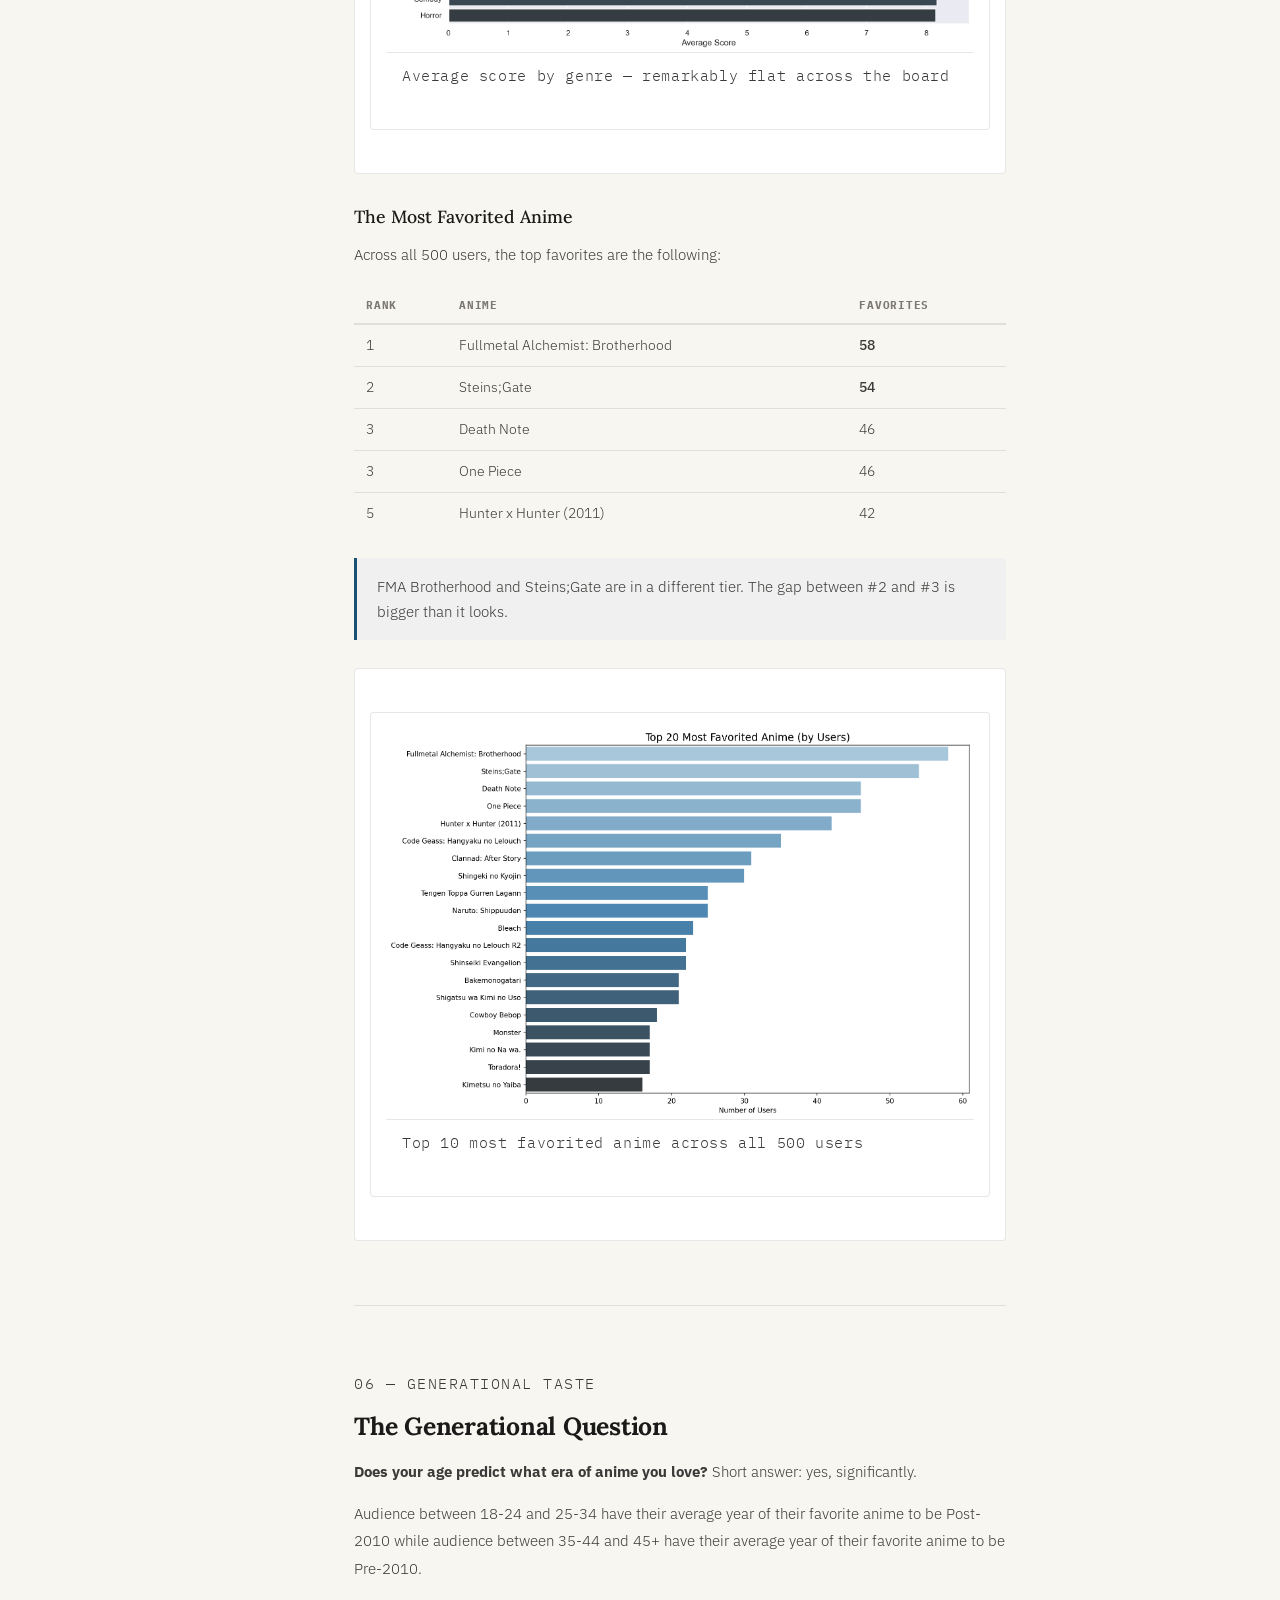
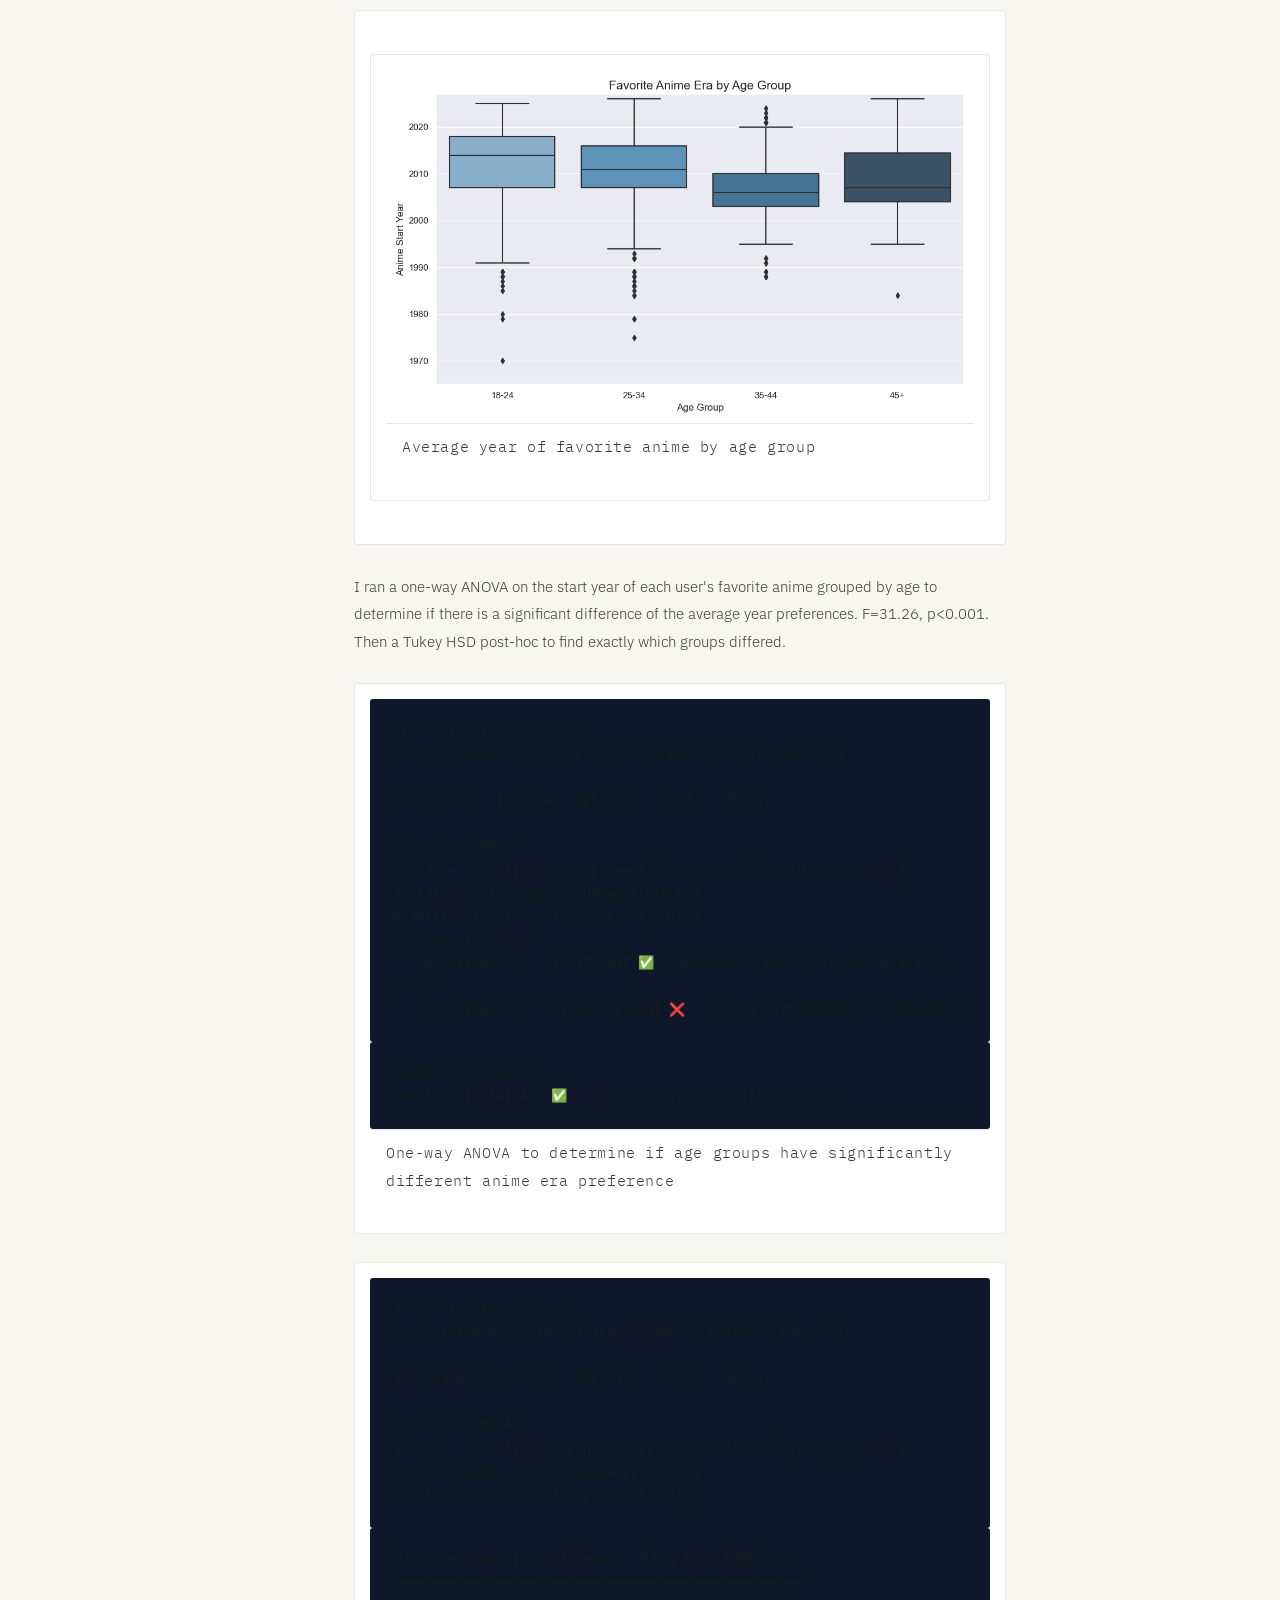
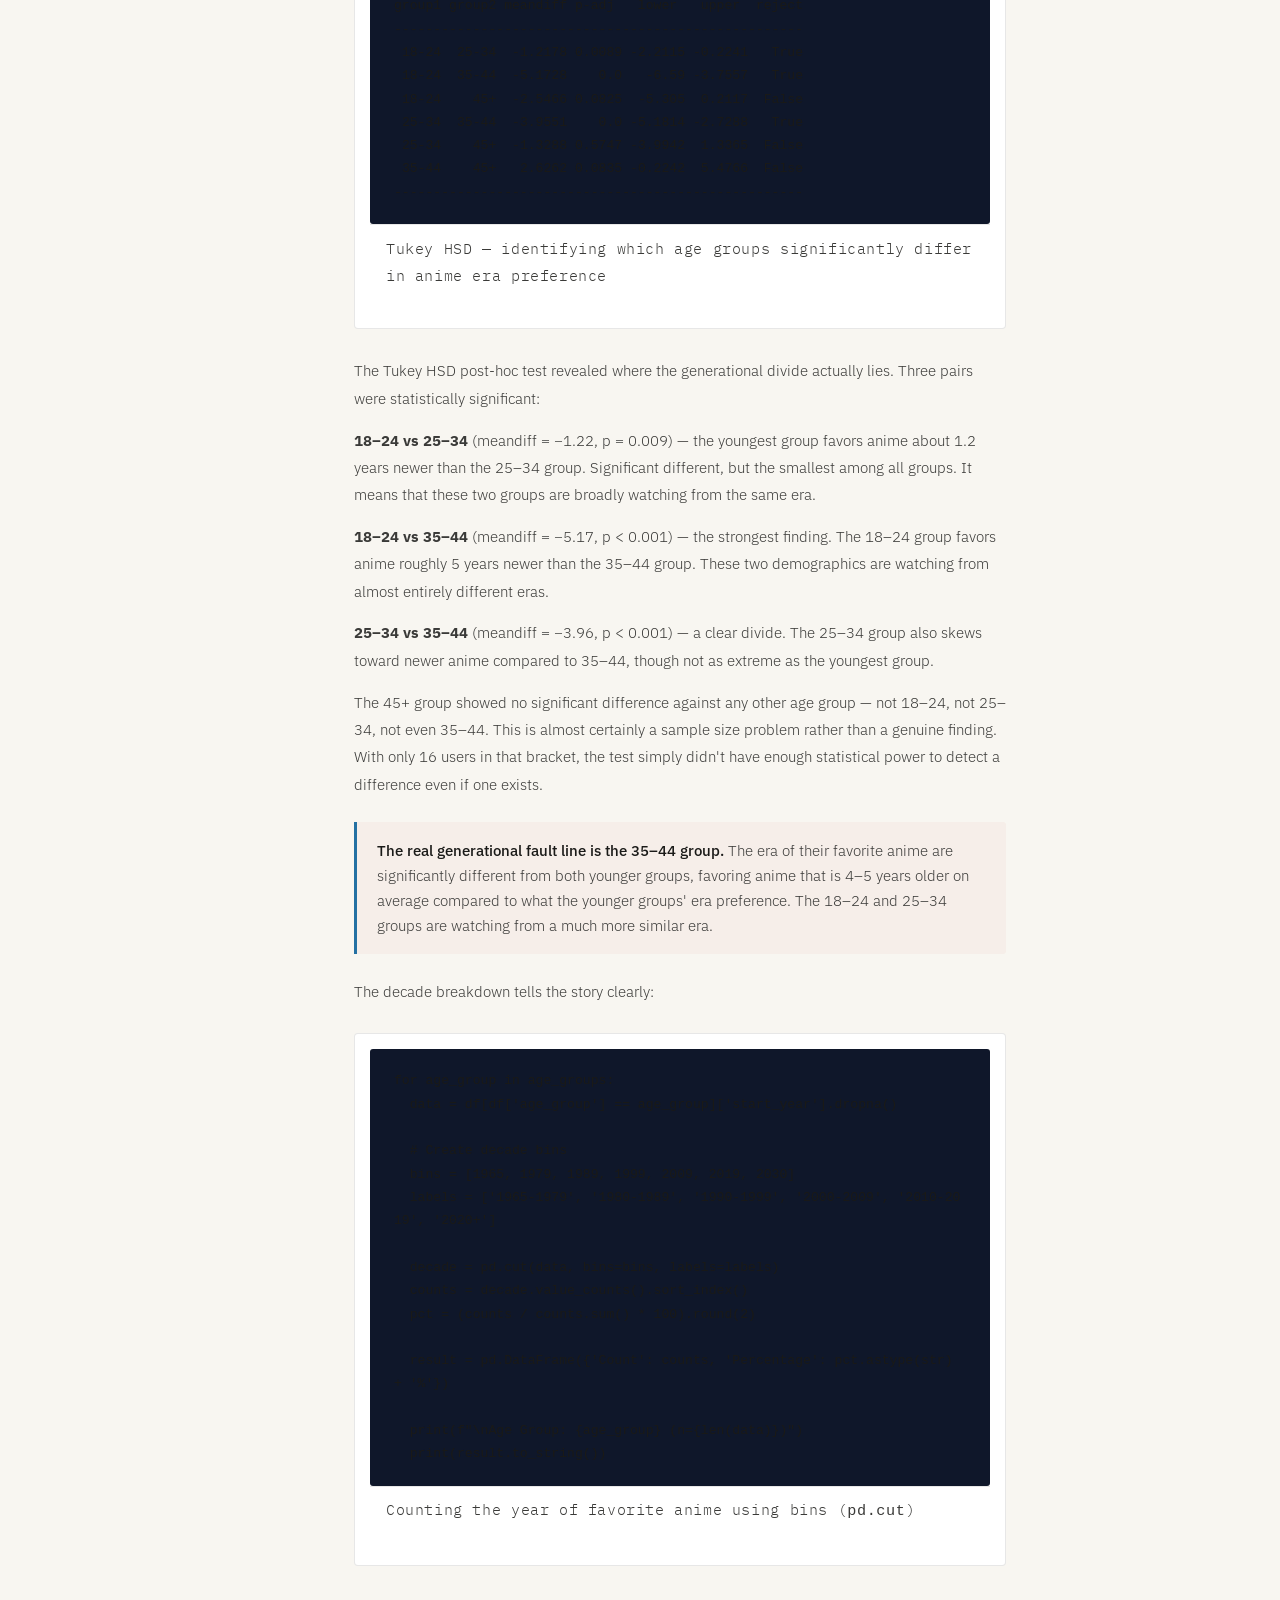
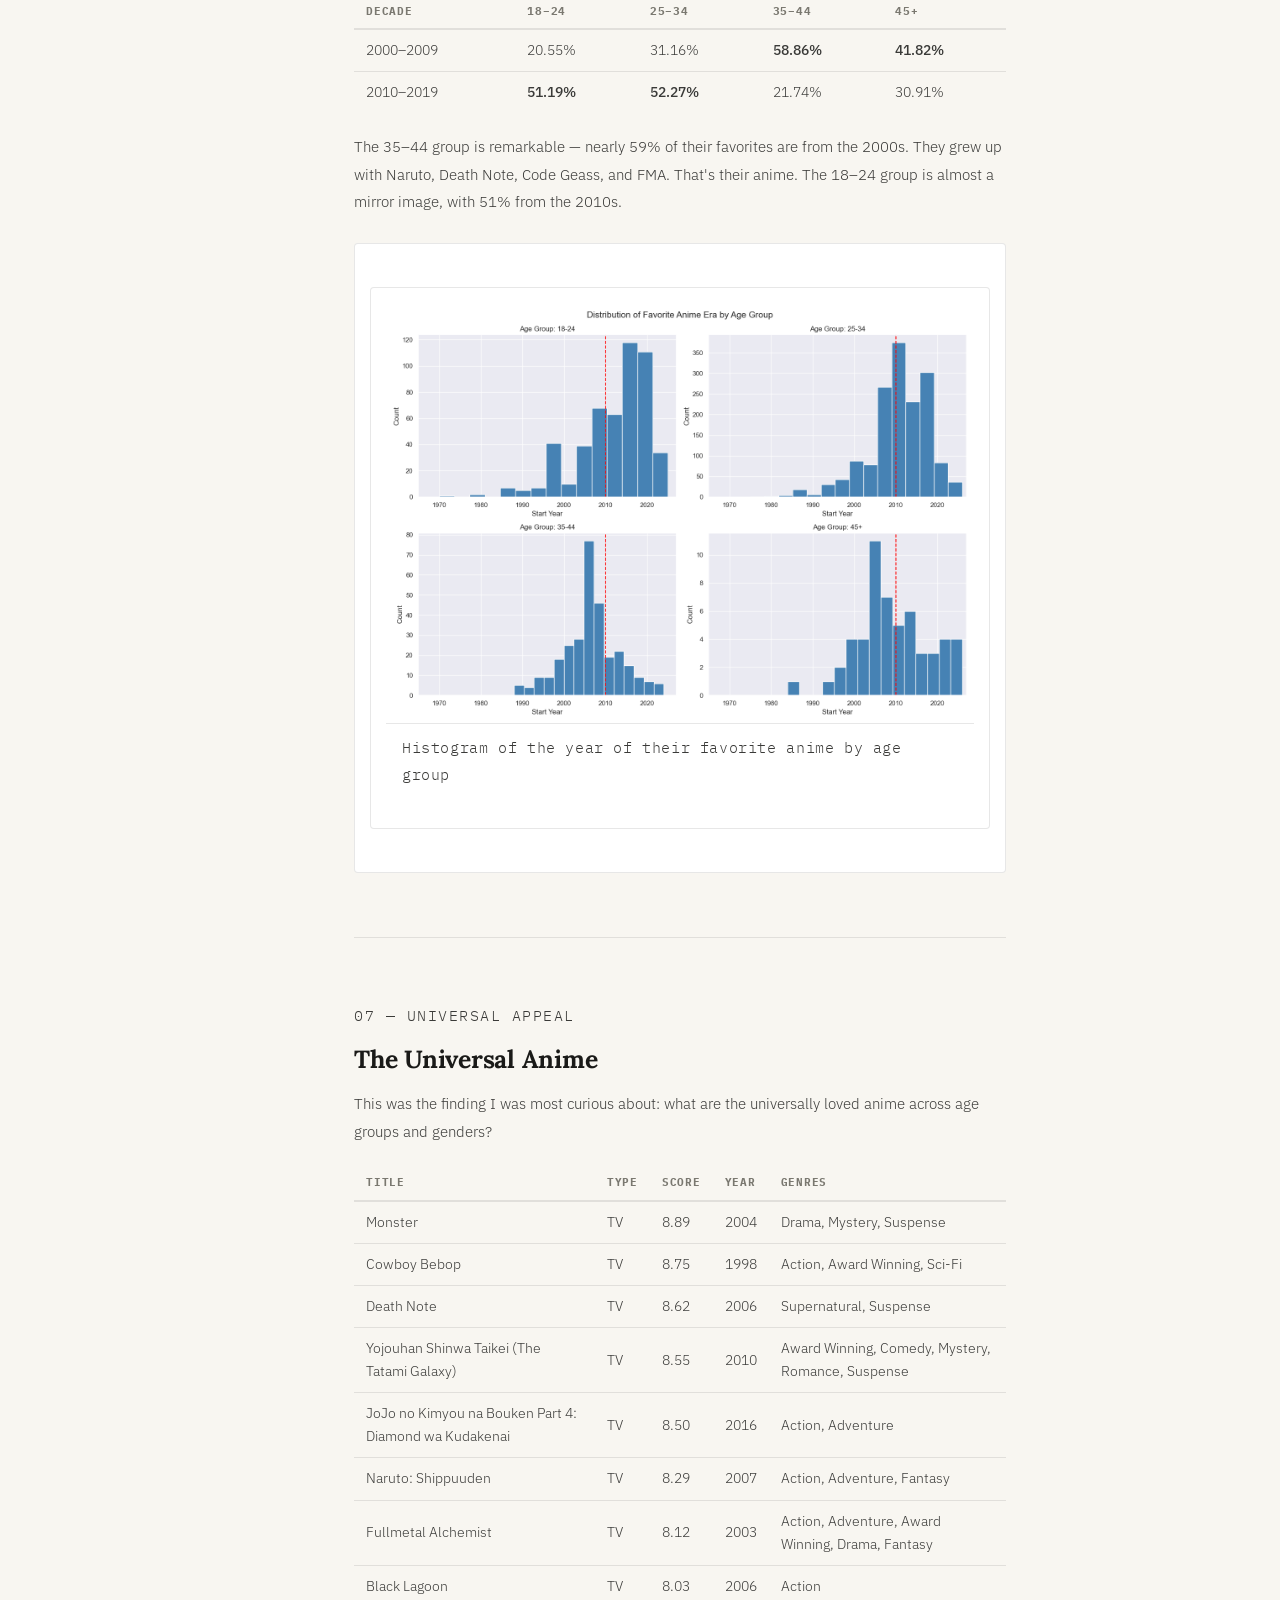
==== commit 1345663a: "Update anime-analysis.html just added minor comment" ====
--- a/project_articles/anime-analysis.html
+++ b/project_articles/anime-analysis.html
@@ -14,11 +14,7 @@
   <link rel="stylesheet" href="https://cdnjs.cloudflare.com/ajax/libs/highlight.js/11.9.0/styles/vs2015.min.css">
   <script src="https://cdnjs.cloudflare.com/ajax/libs/highlight.js/11.9.0/highlight.min.js"></script>
 
-  <style>
-    :root { --accent: #2471a3; --accent2: #1a5276; }
-  </style>
-
-  #Added this css block so that mobile screen wouldnt be cut off at the right side
+  <!--- Added this css block so that mobile screen wouldnt be cut off at the right side -->
   <style>
     :root { --accent: #2471a3; --accent2: #1a5276; }
   
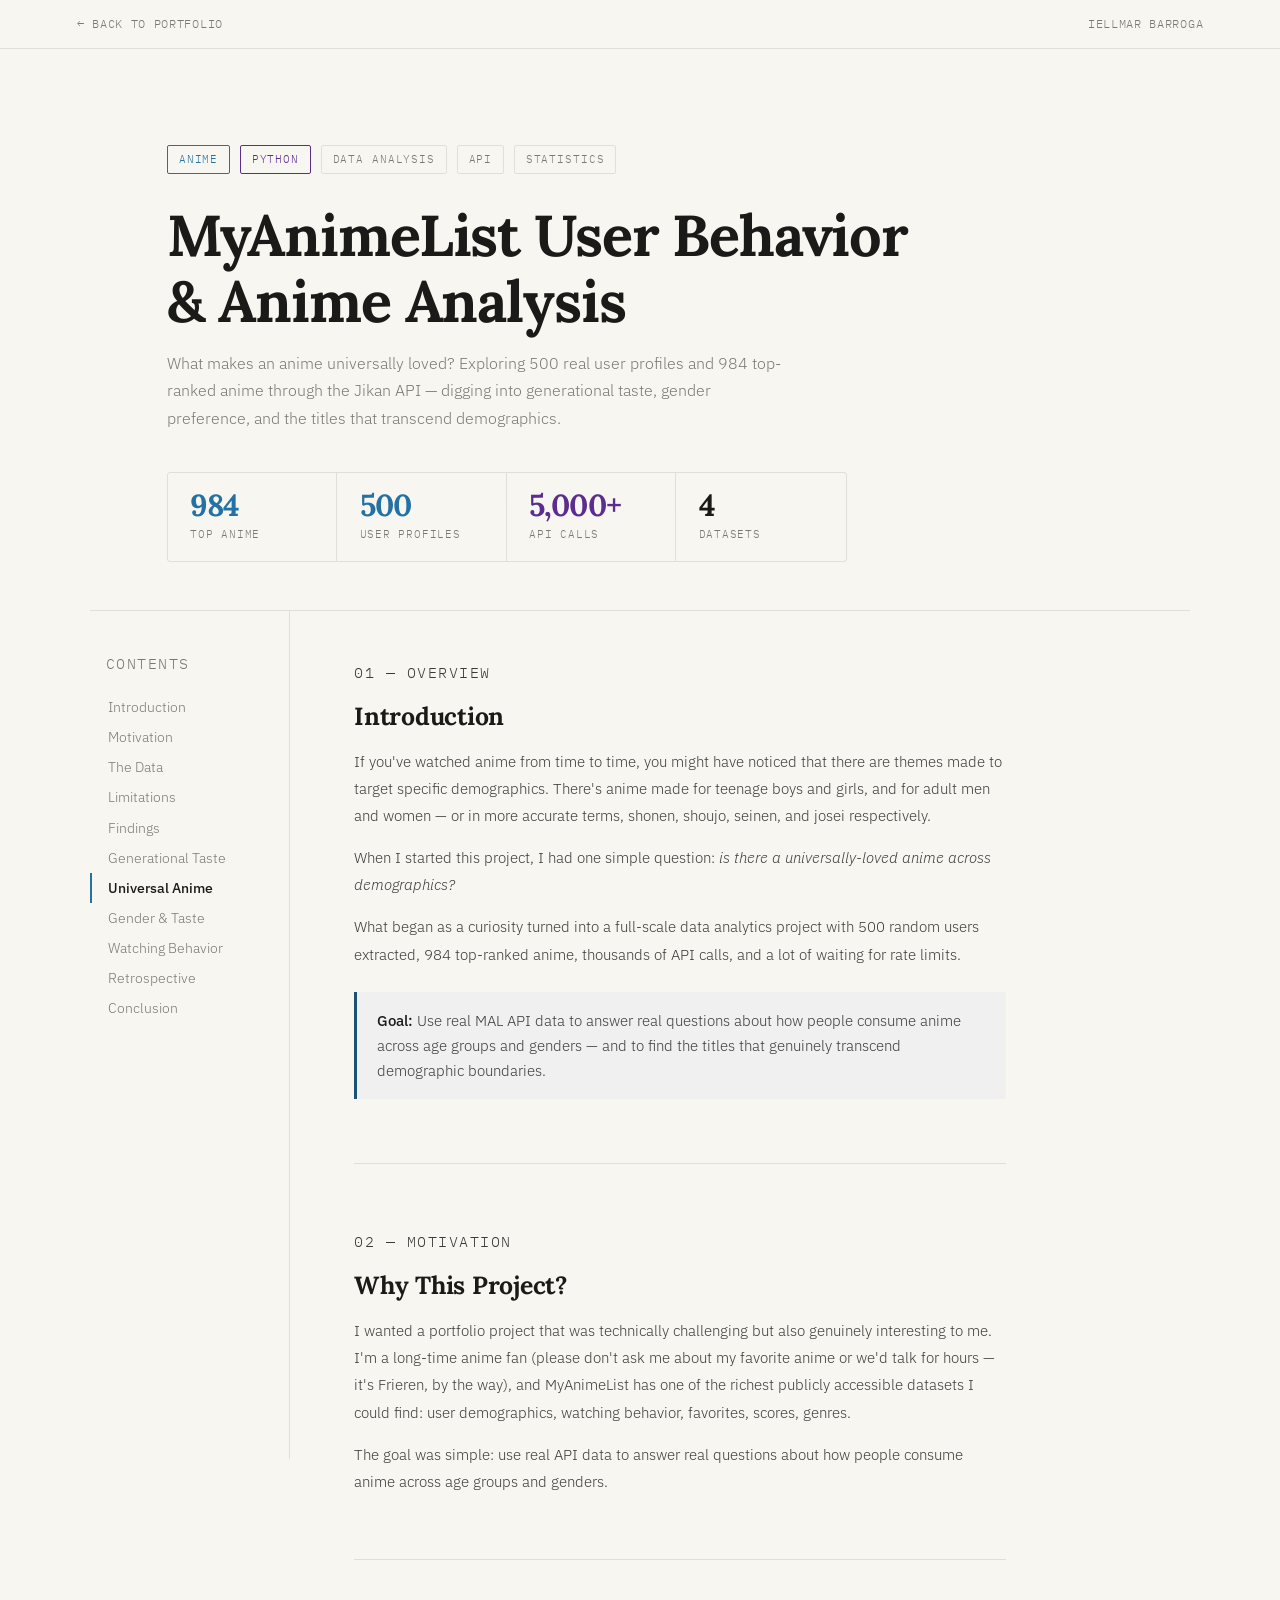
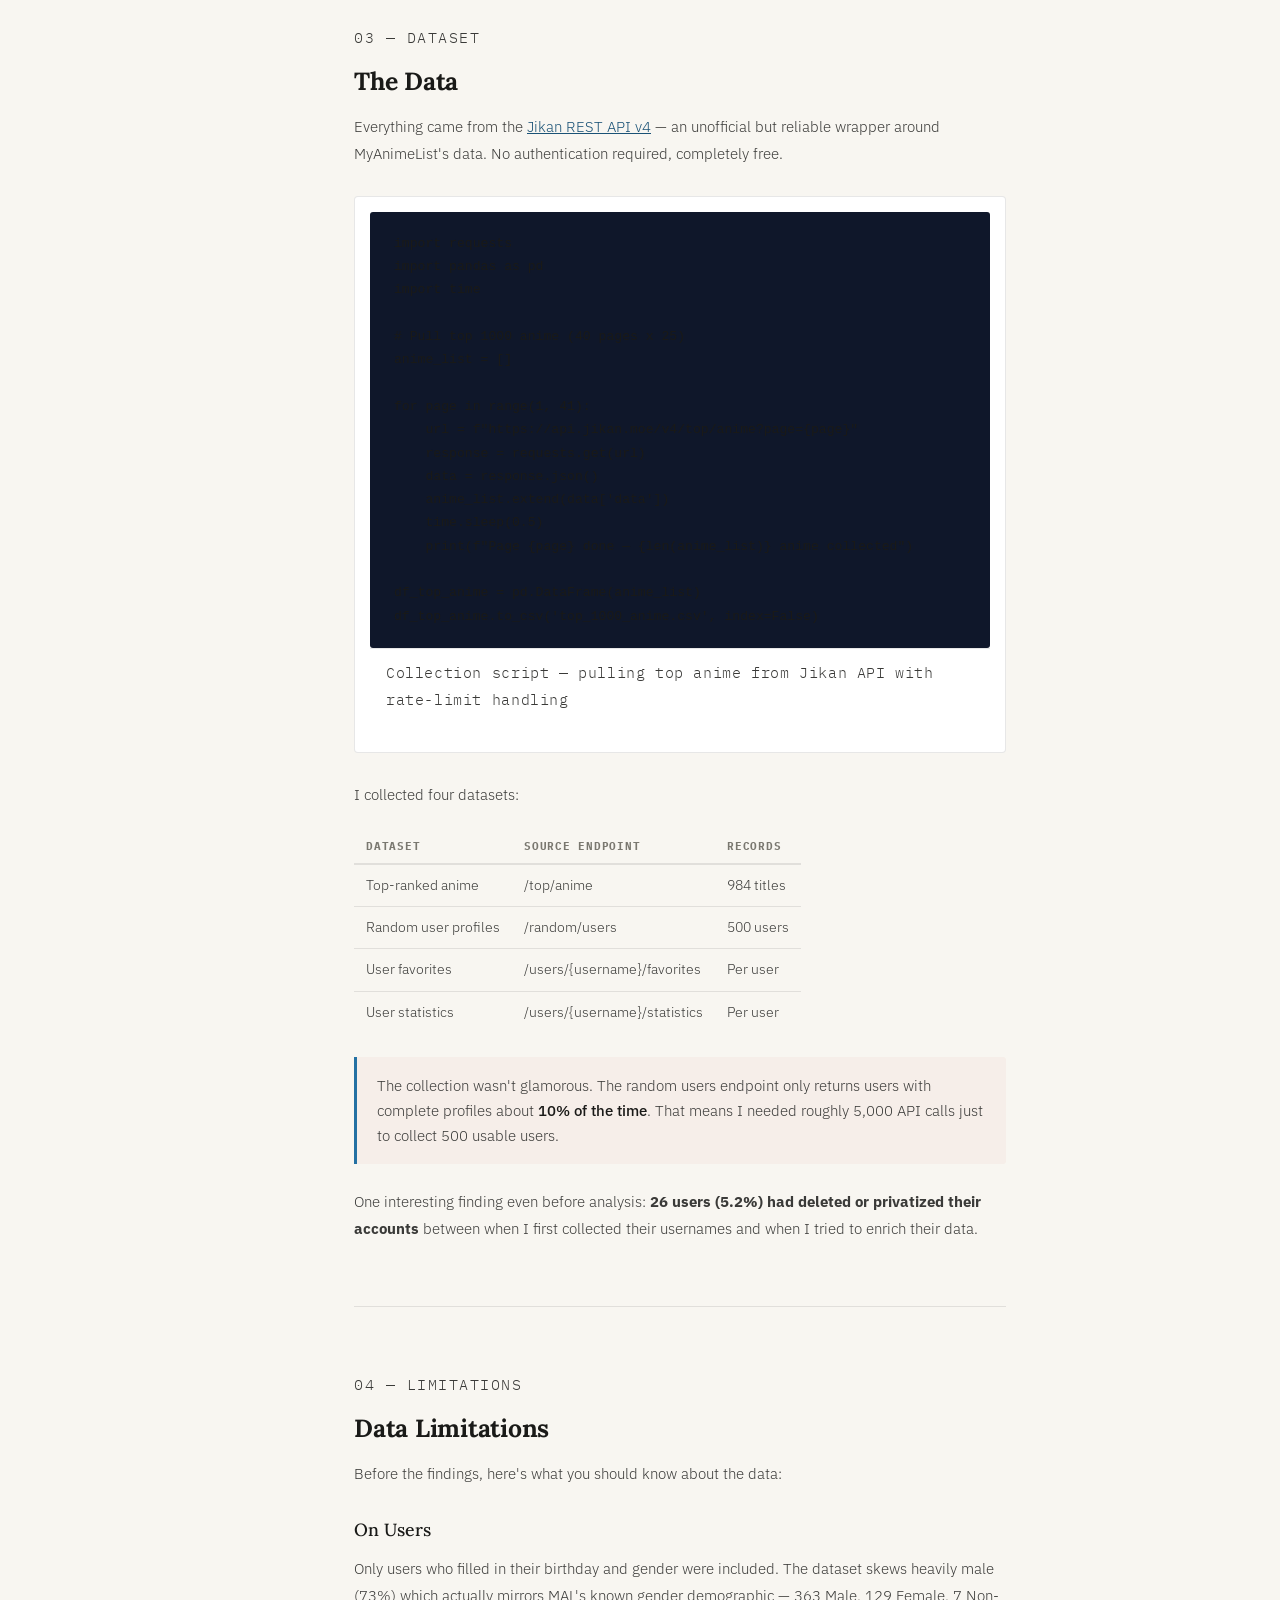
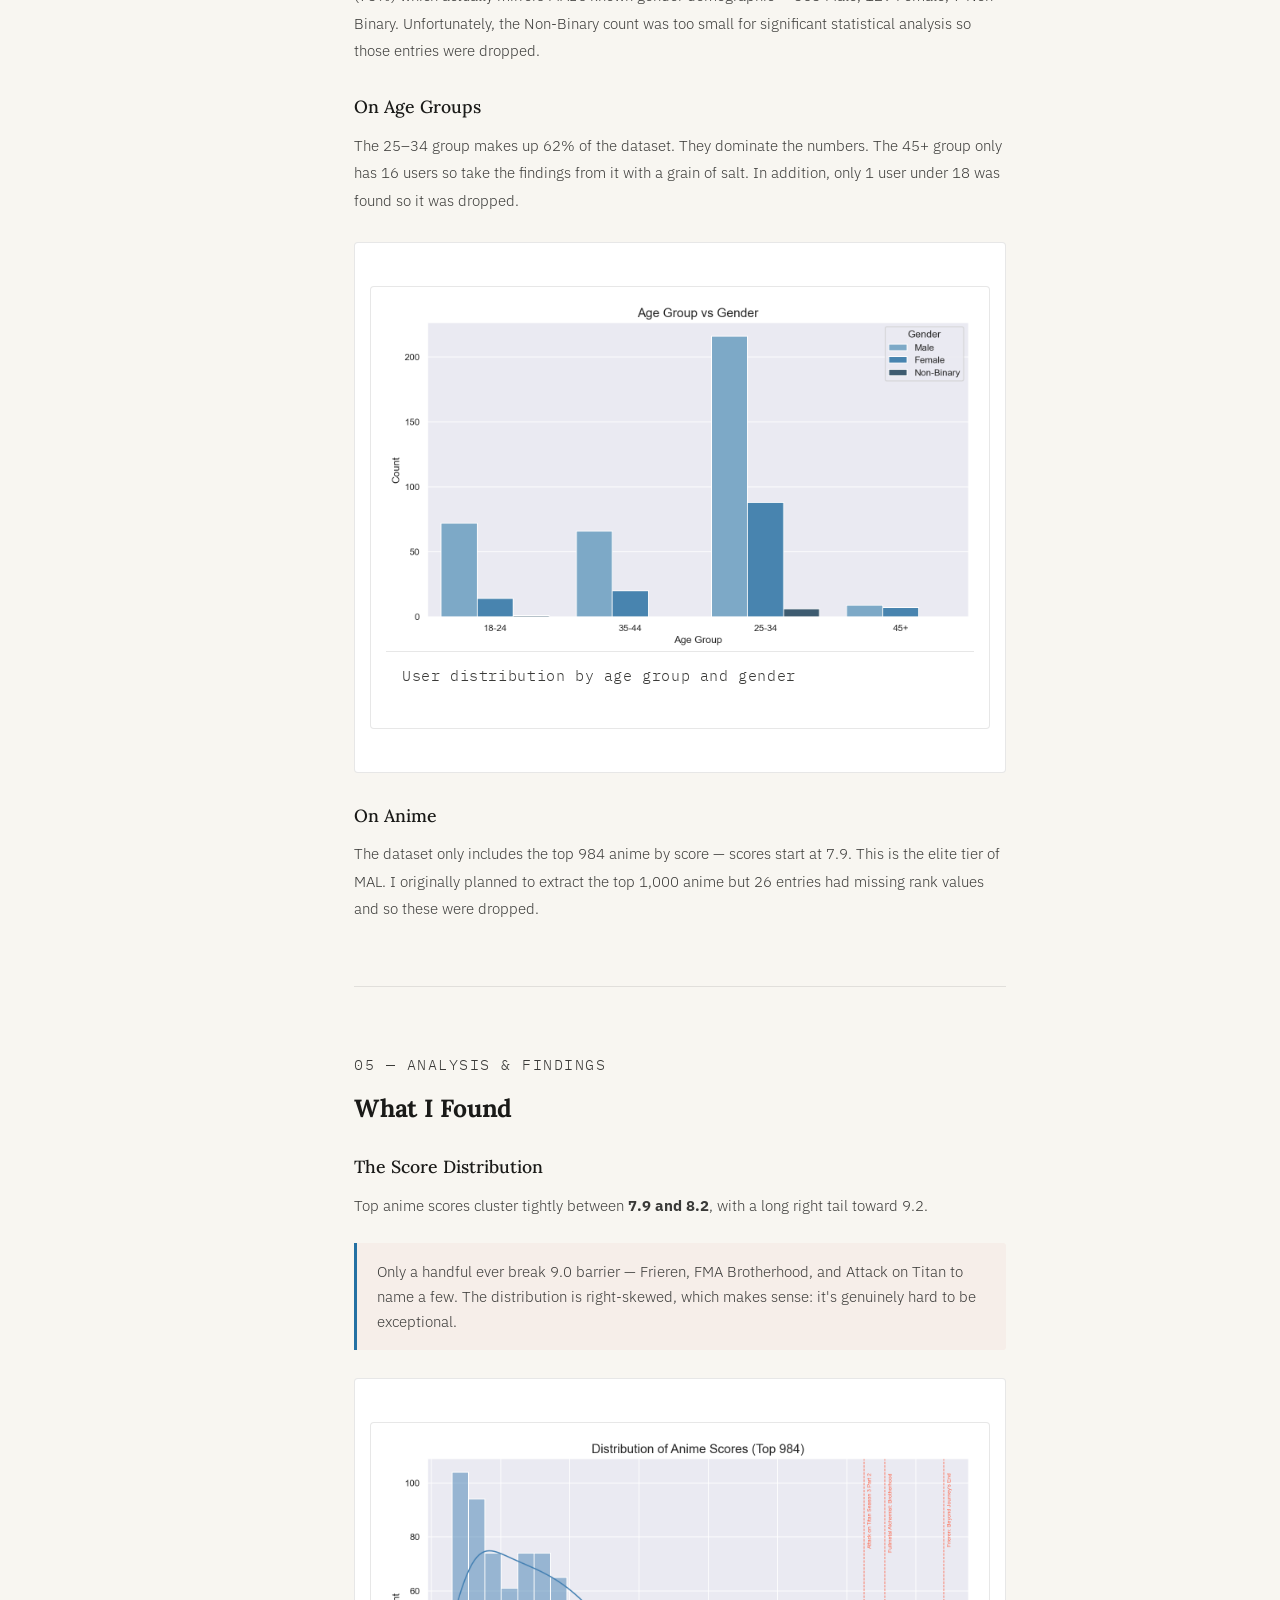
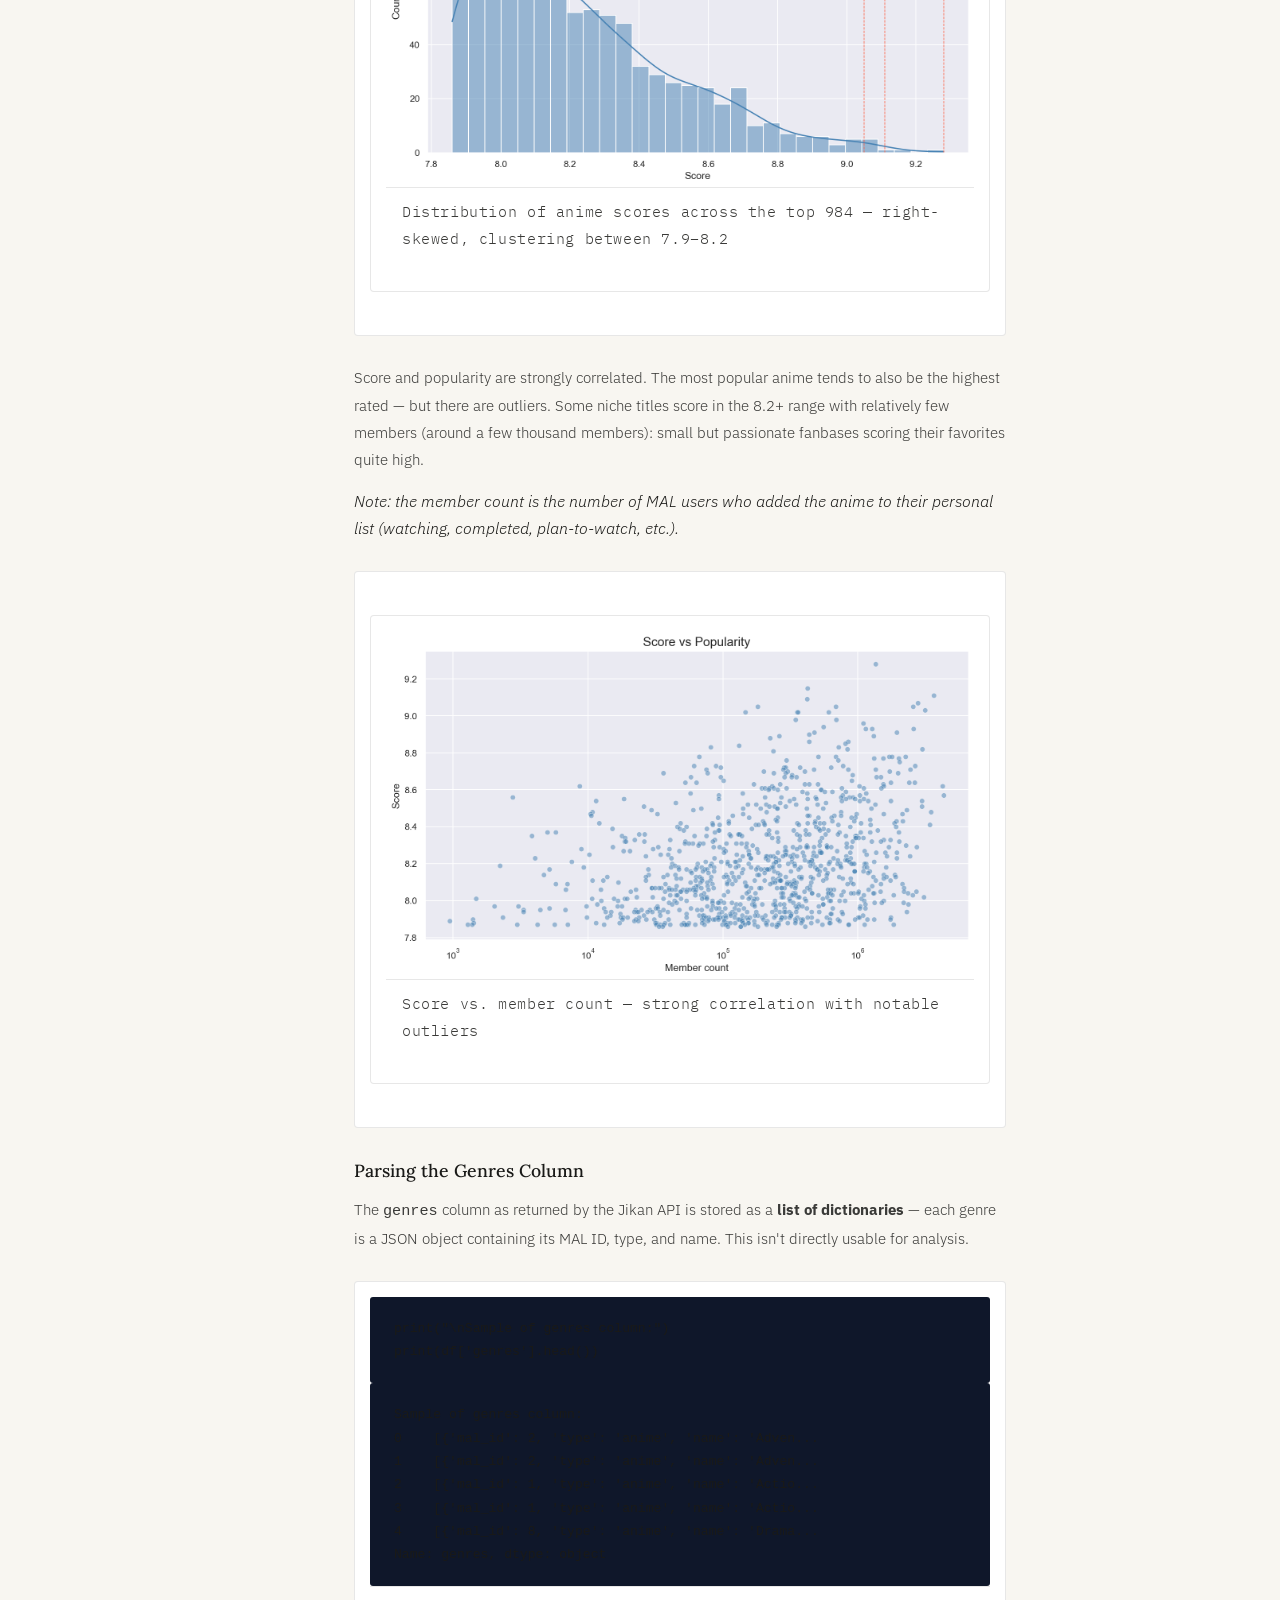
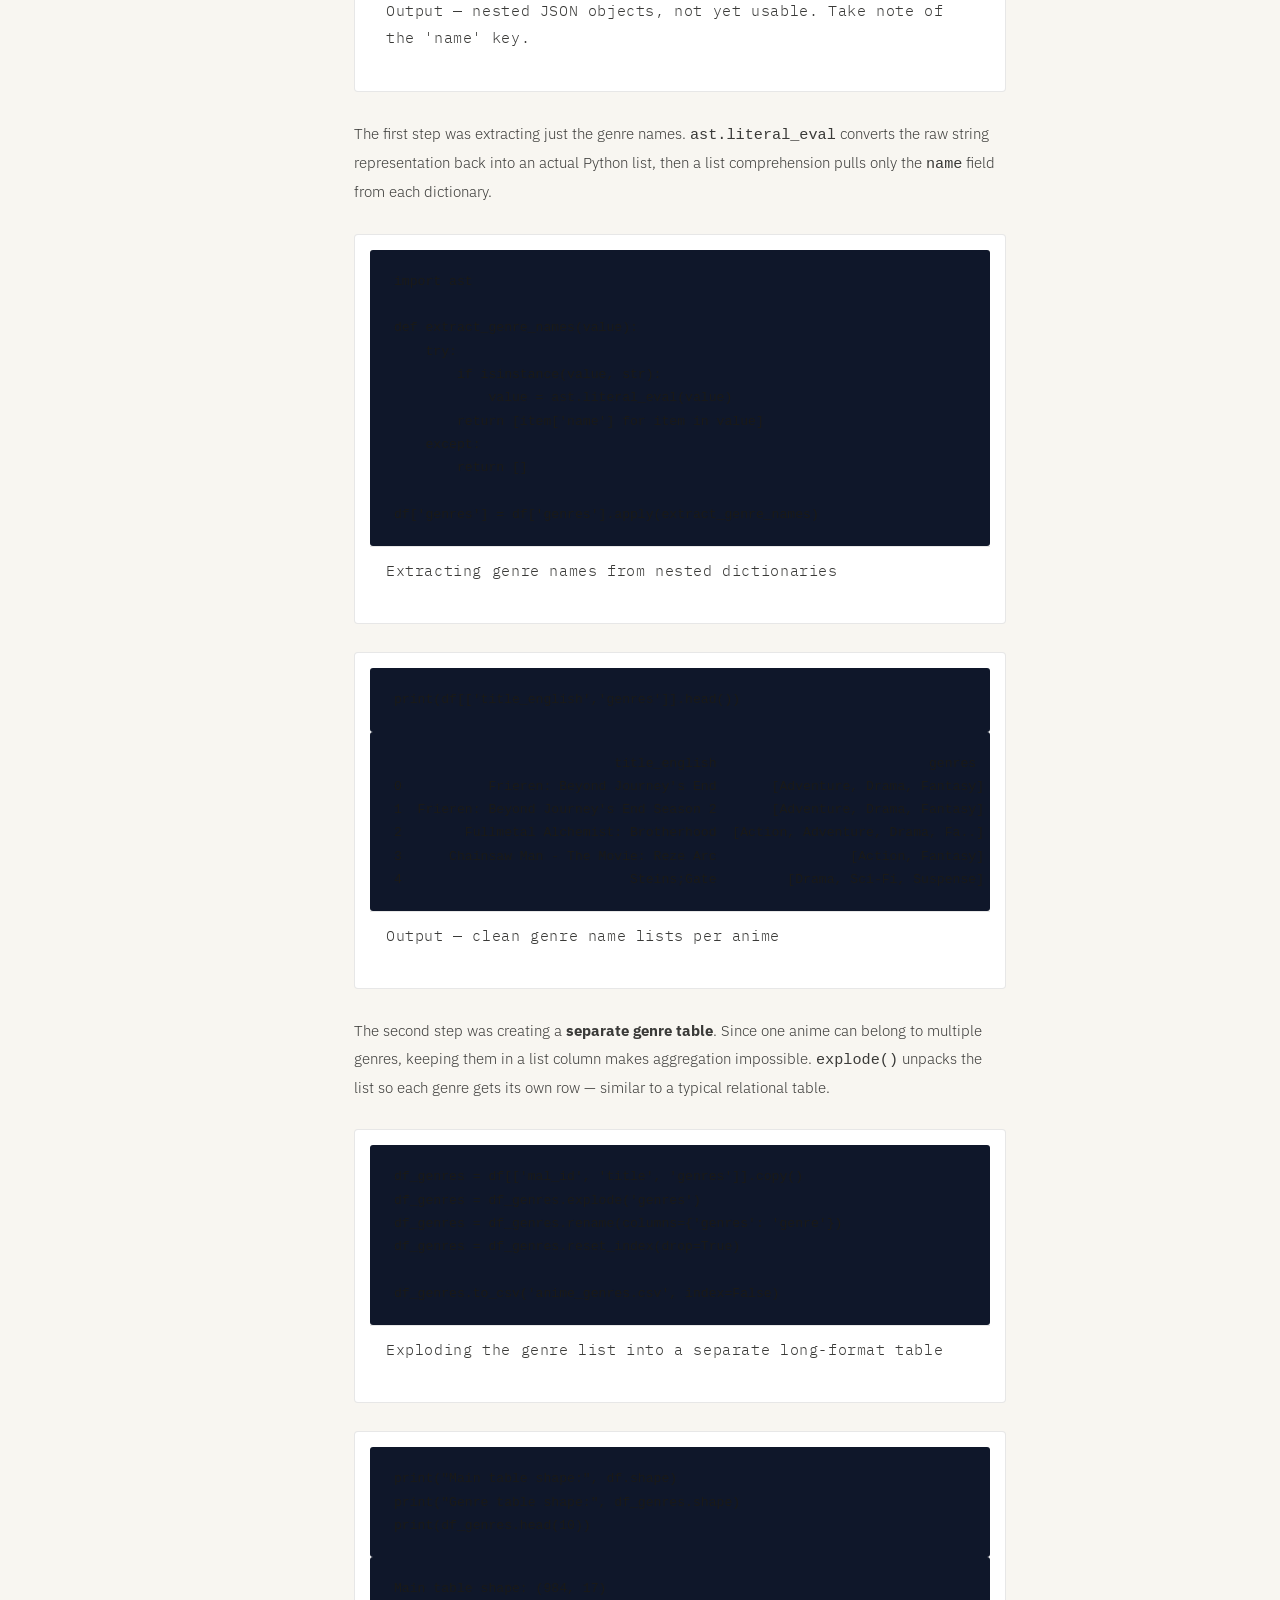
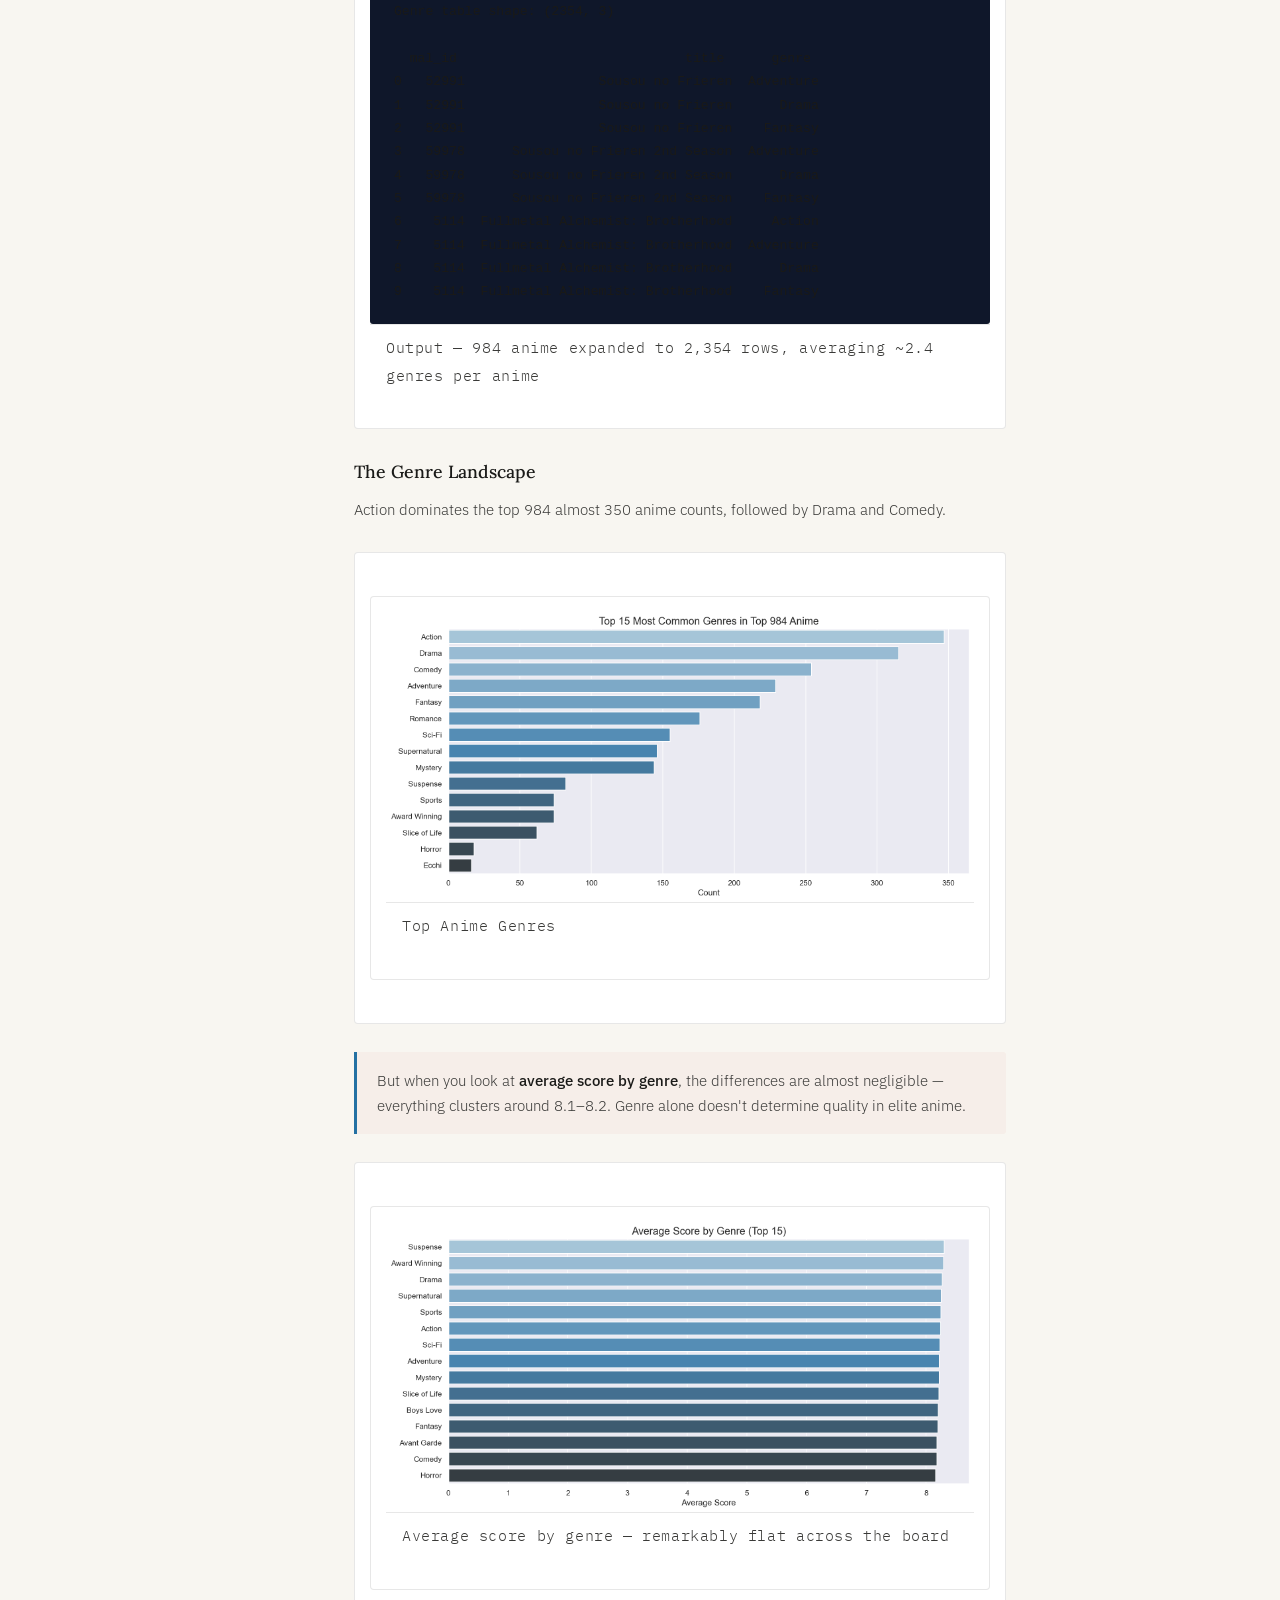
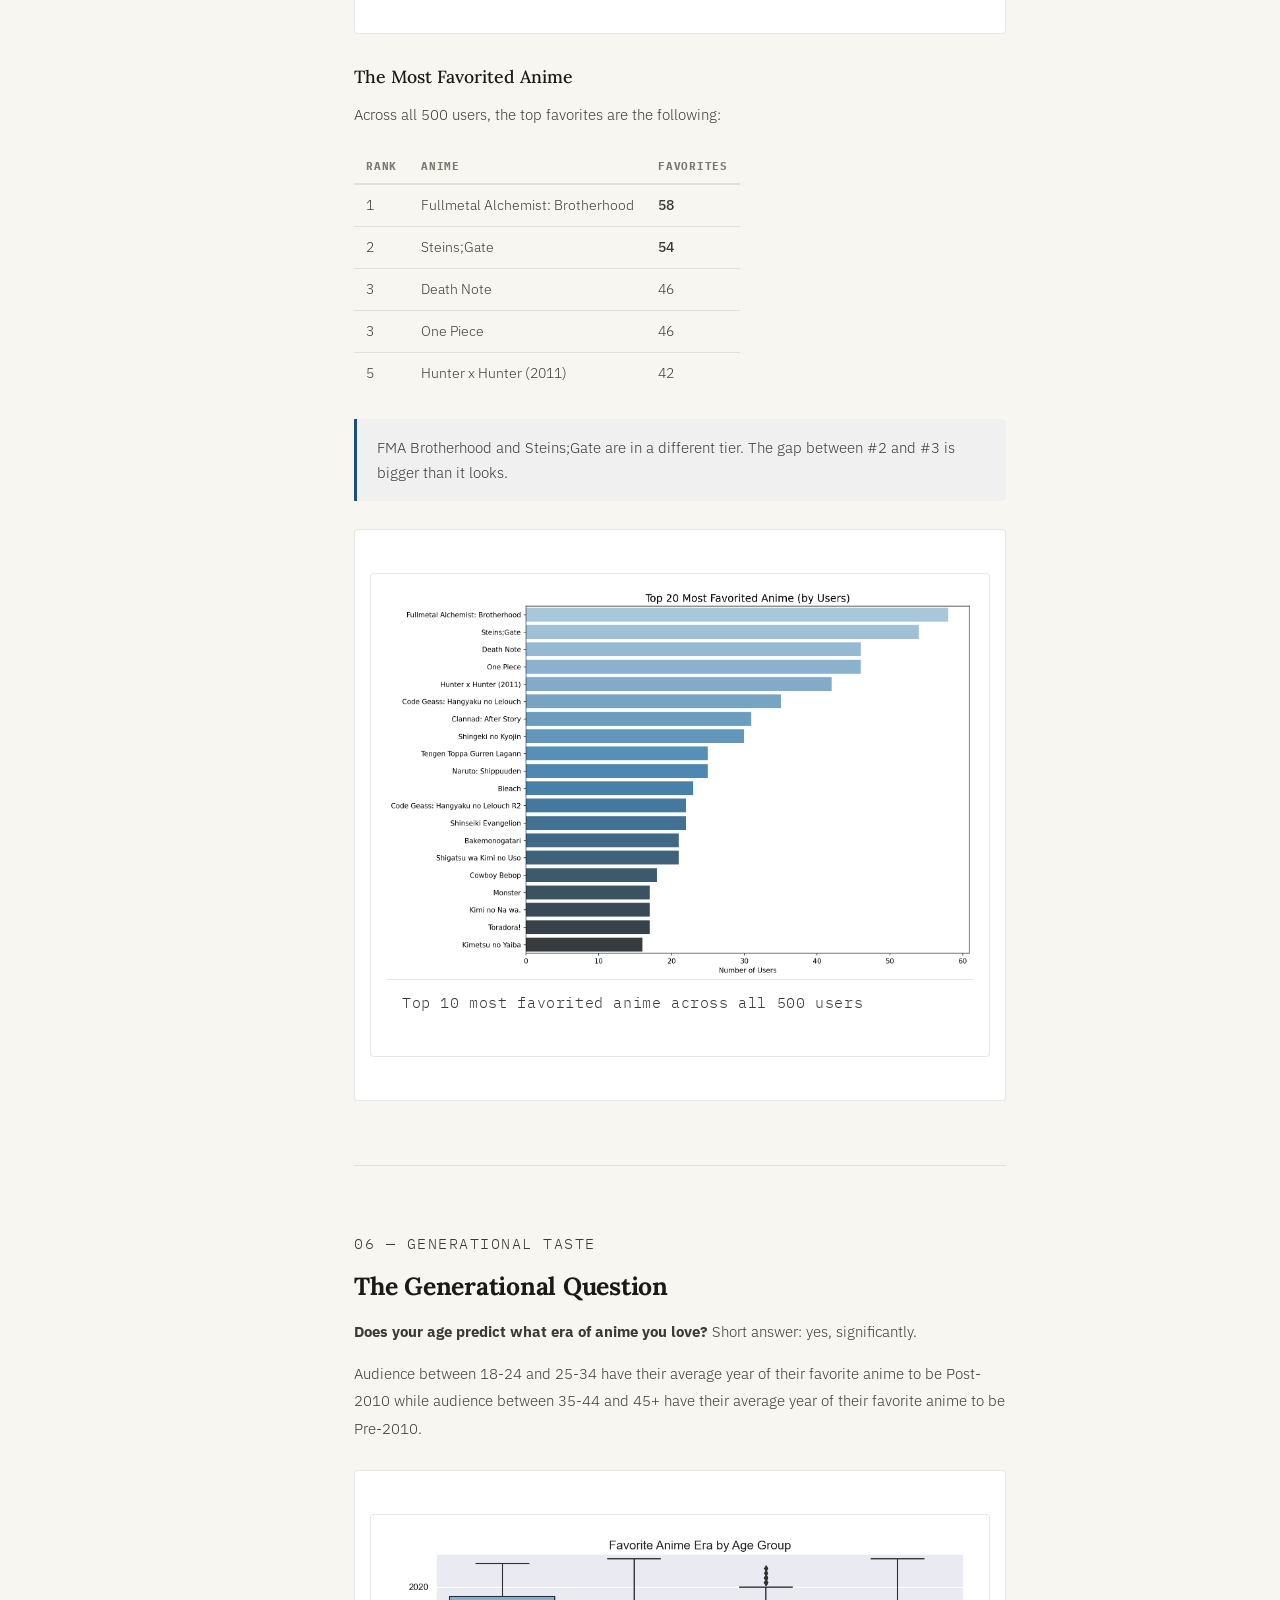
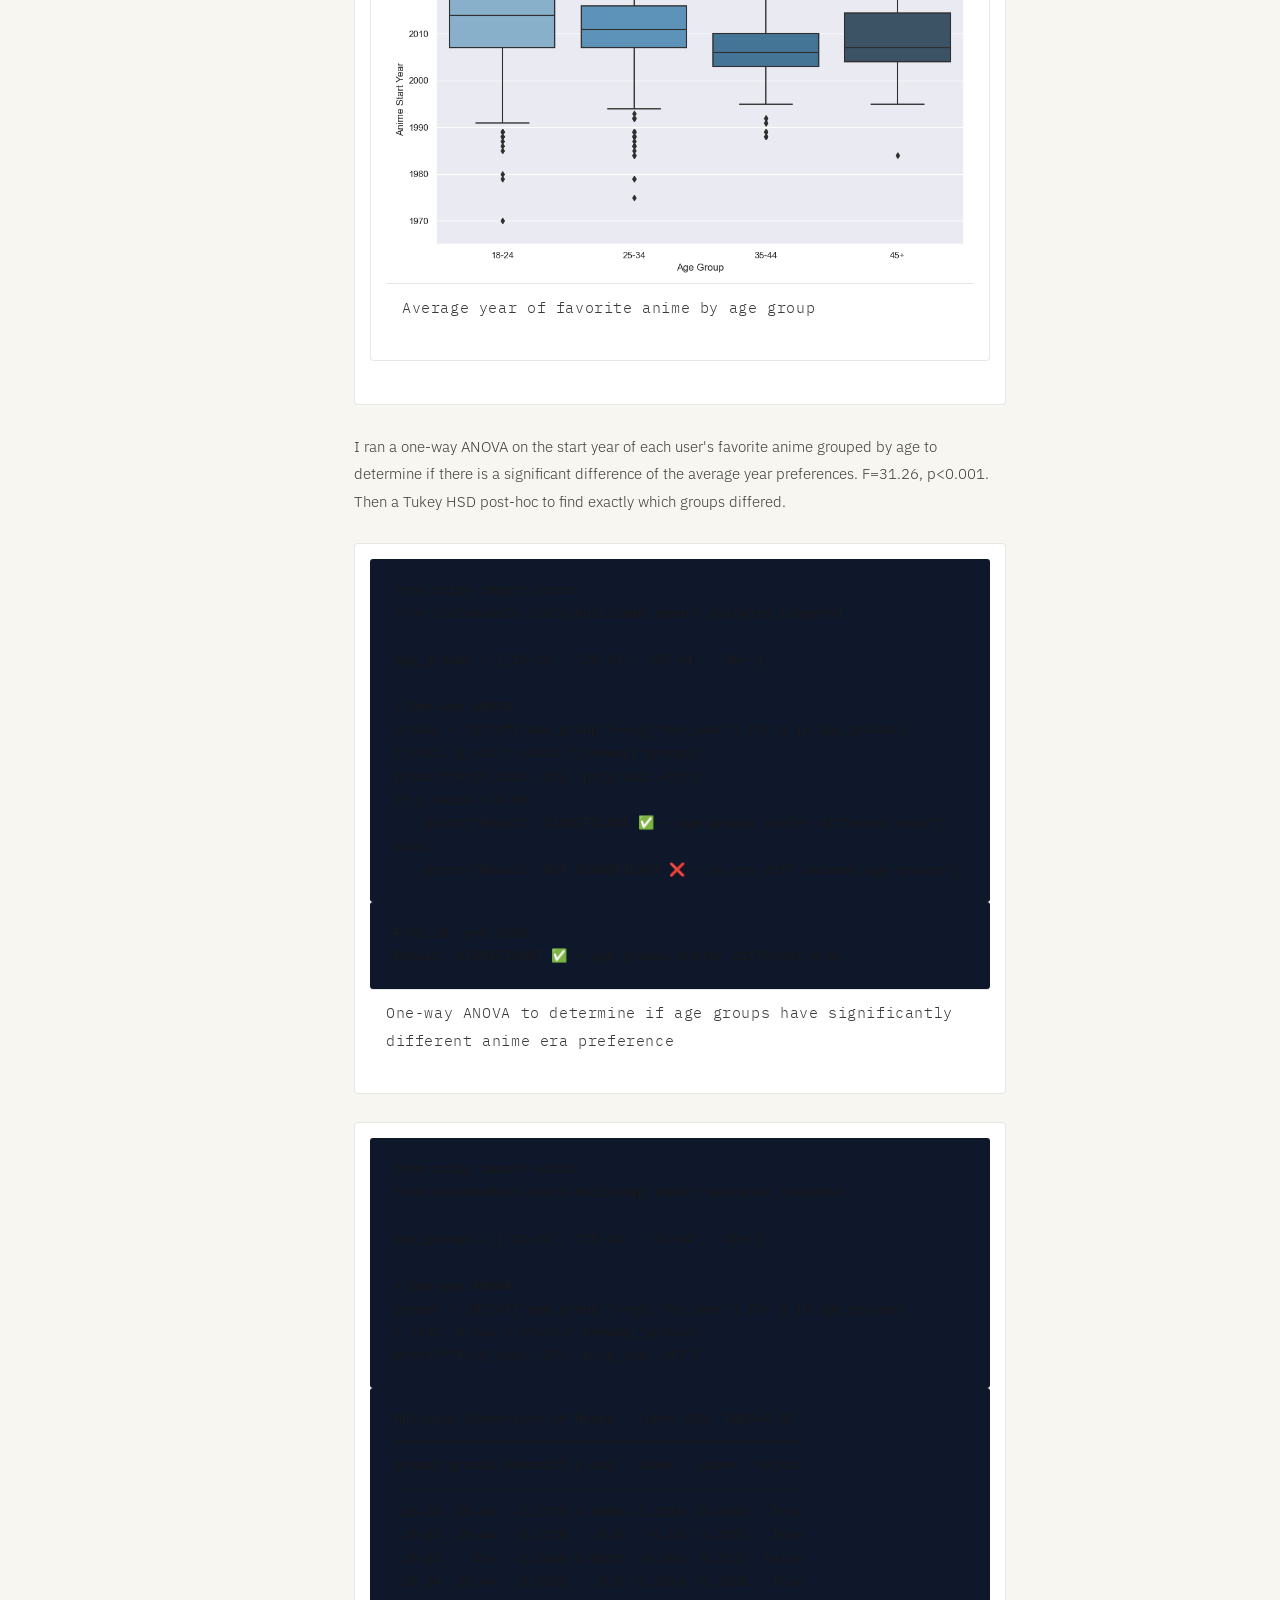
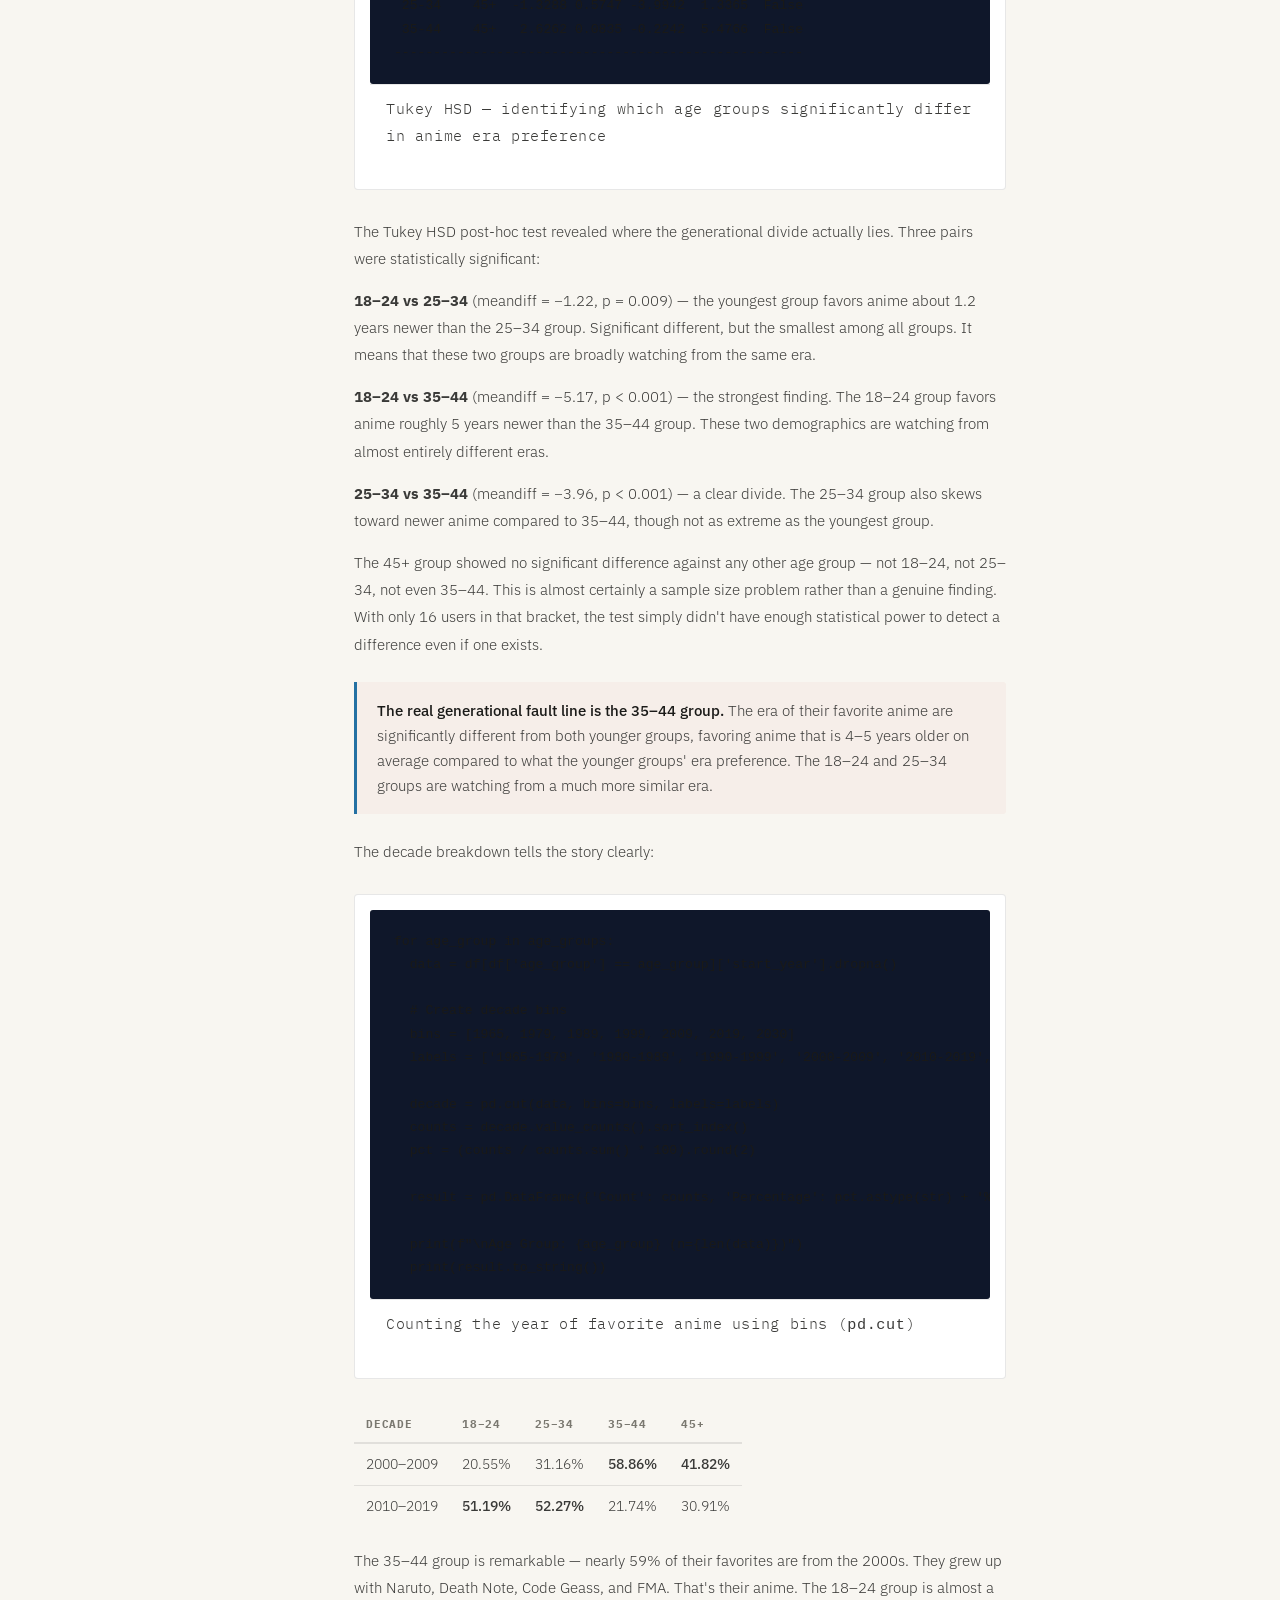
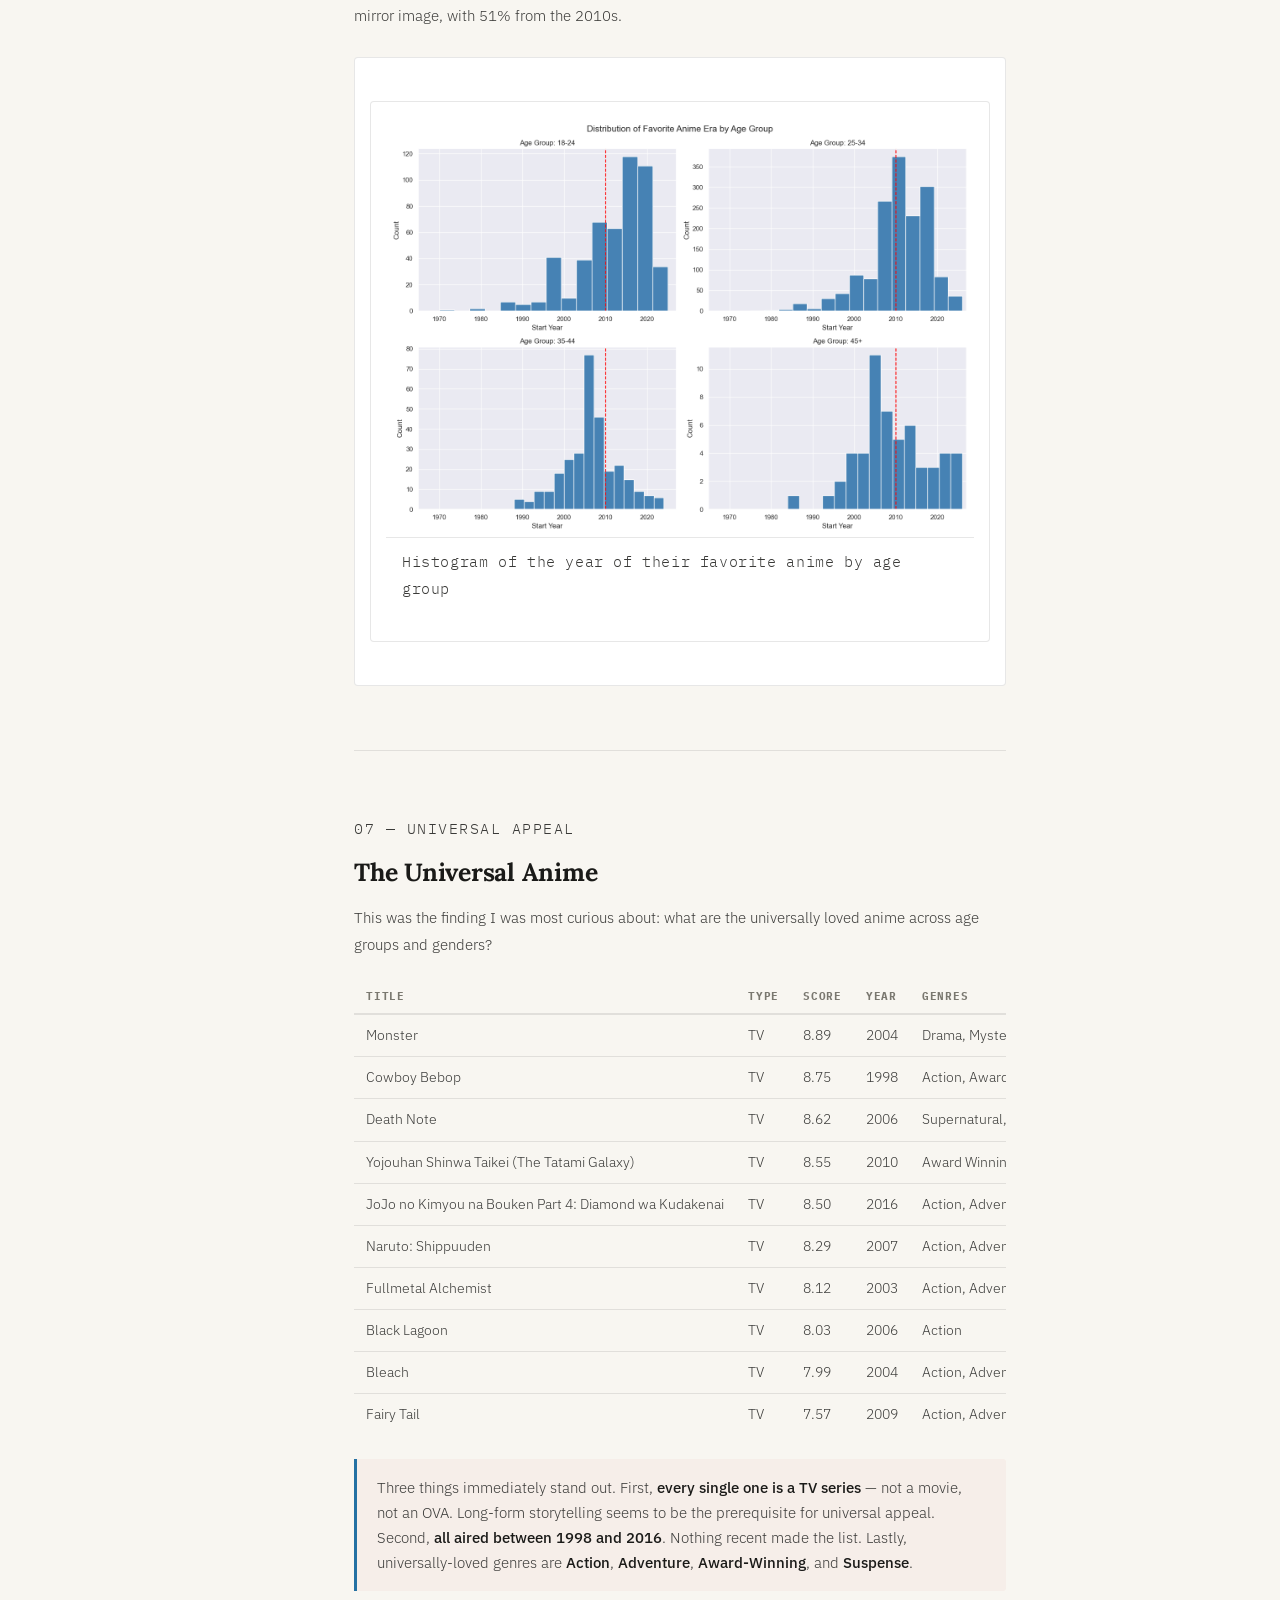
==== commit c7e3a089: "Update anime-analysis.html redundant css style code, already updated the project-article.css file" ====
--- a/project_articles/anime-analysis.html
+++ b/project_articles/anime-analysis.html
@@ -14,19 +14,8 @@
   <link rel="stylesheet" href="https://cdnjs.cloudflare.com/ajax/libs/highlight.js/11.9.0/styles/vs2015.min.css">
   <script src="https://cdnjs.cloudflare.com/ajax/libs/highlight.js/11.9.0/highlight.min.js"></script>
 
-  <!--- Added this css block so that mobile screen wouldnt be cut off at the right side -->
   <style>
     :root { --accent: #2471a3; --accent2: #1a5276; }
-  
-    /* fix horizontal overflow from code blocks on mobile */
-    pre {
-      max-width: 100%;
-      overflow-x: auto;
-    }
-  
-    * {
-      max-width: 100%;
-    }
   </style>
   
 </head>
--- a/assets/css/project_article.css
+++ b/assets/css/project_article.css
@@ -278,6 +278,13 @@
       display: none;
     }
 
+    /* Makes the 'python code' horizontally */
+    .img-block pre {
+      overflow-x: auto;
+      white-space: pre;
+      word-break: normal;
+    }
+
     .img-block img { width: 100%; }
     .img-caption {
       font-family: var(--mono);
@@ -344,6 +351,12 @@
       border-collapse: collapse;
       font-size: .85rem;
       margin: 1.25rem 0;
+    }
+    /* Makes the table scroll horizontally */
+    .data-table {
+      display: block;
+      overflow-x: auto;
+      white-space: nowrap;
     }
     .data-table th {
       font-family: var(--mono);
@@ -415,6 +428,15 @@
       .toc { display: none; }
       #toc-btn { display: flex; align-items: center; justify-content: center; }
       .kpi-strip { max-width: 100%; }
+      /* fix article overflow on mobile */
+      .article {
+        width: 100% !important;
+        max-width: 100% !important;
+        padding: 2rem 1rem !important;
+        box-sizing: border-box !important;
+        overflow-x: hidden !important;
+      }
+
     }
     @media (max-width: 540px) {
       .kpi { flex: 1 1 120px; }
